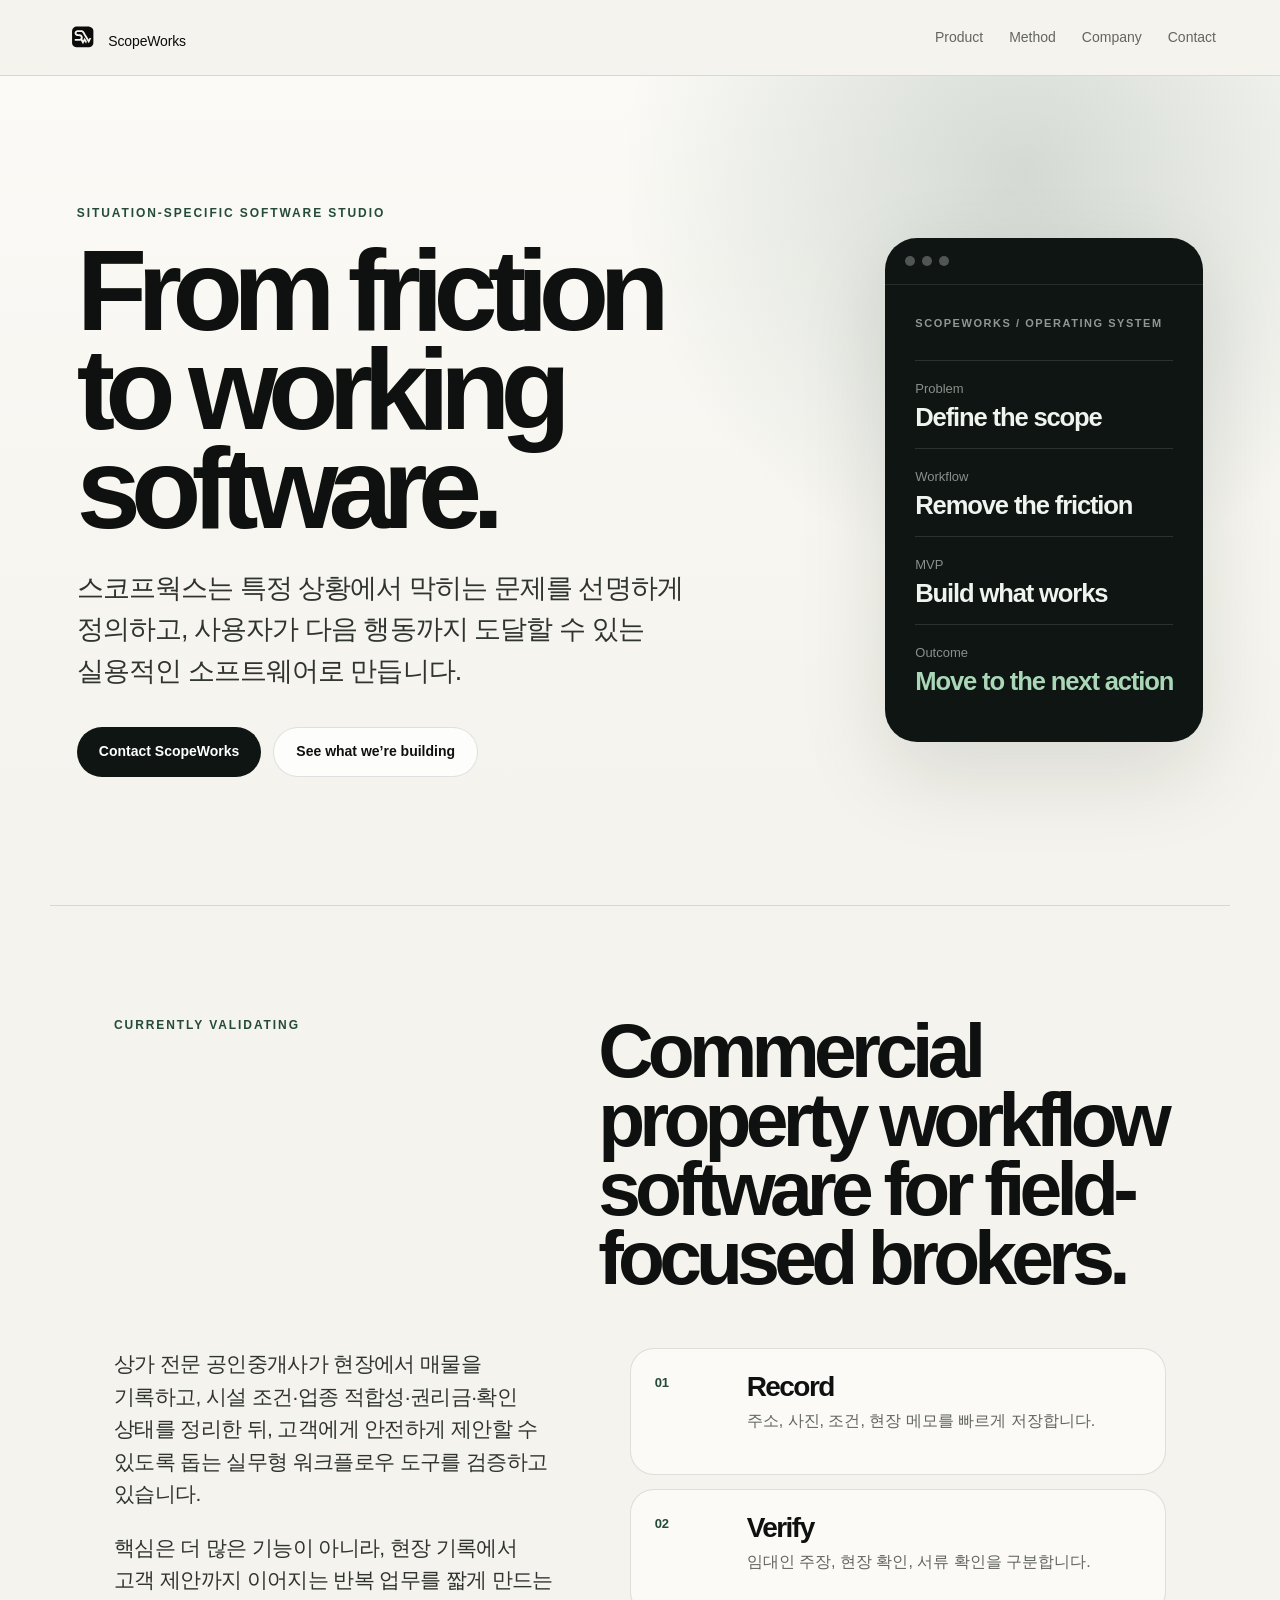
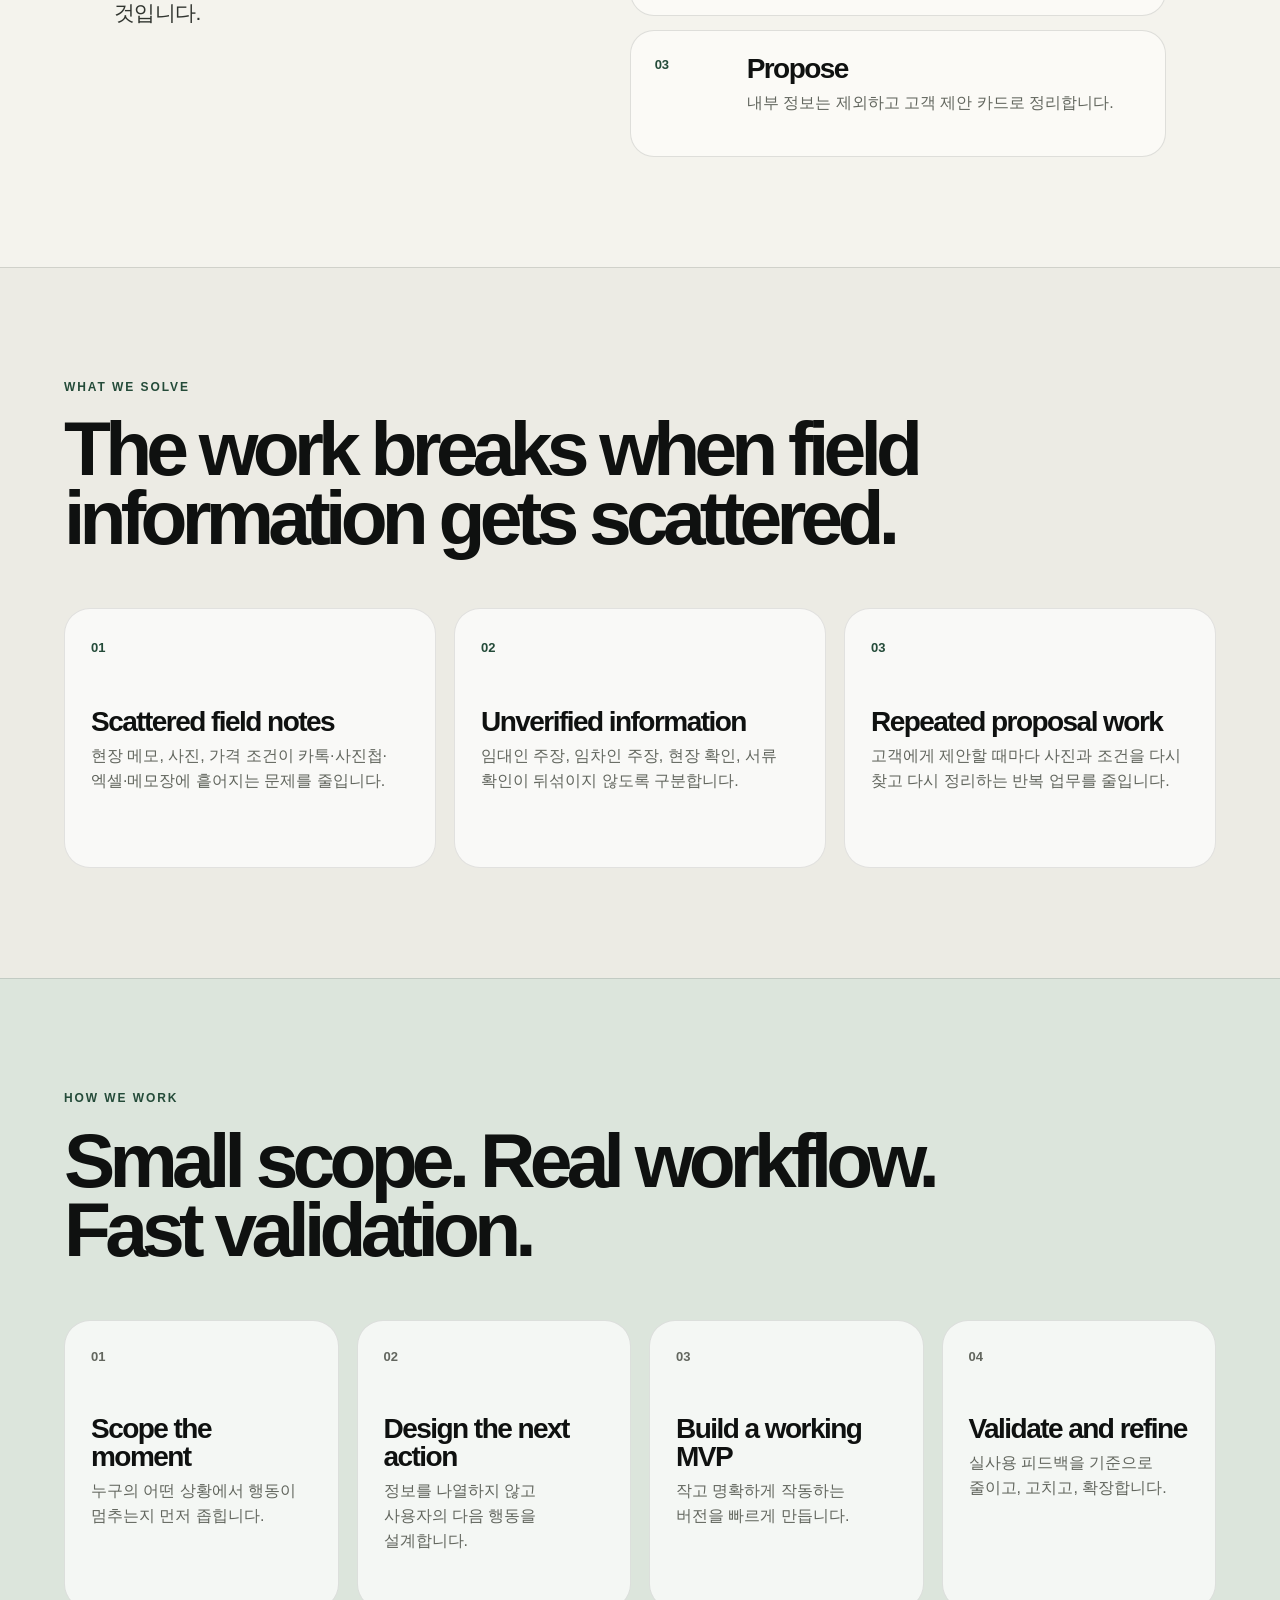
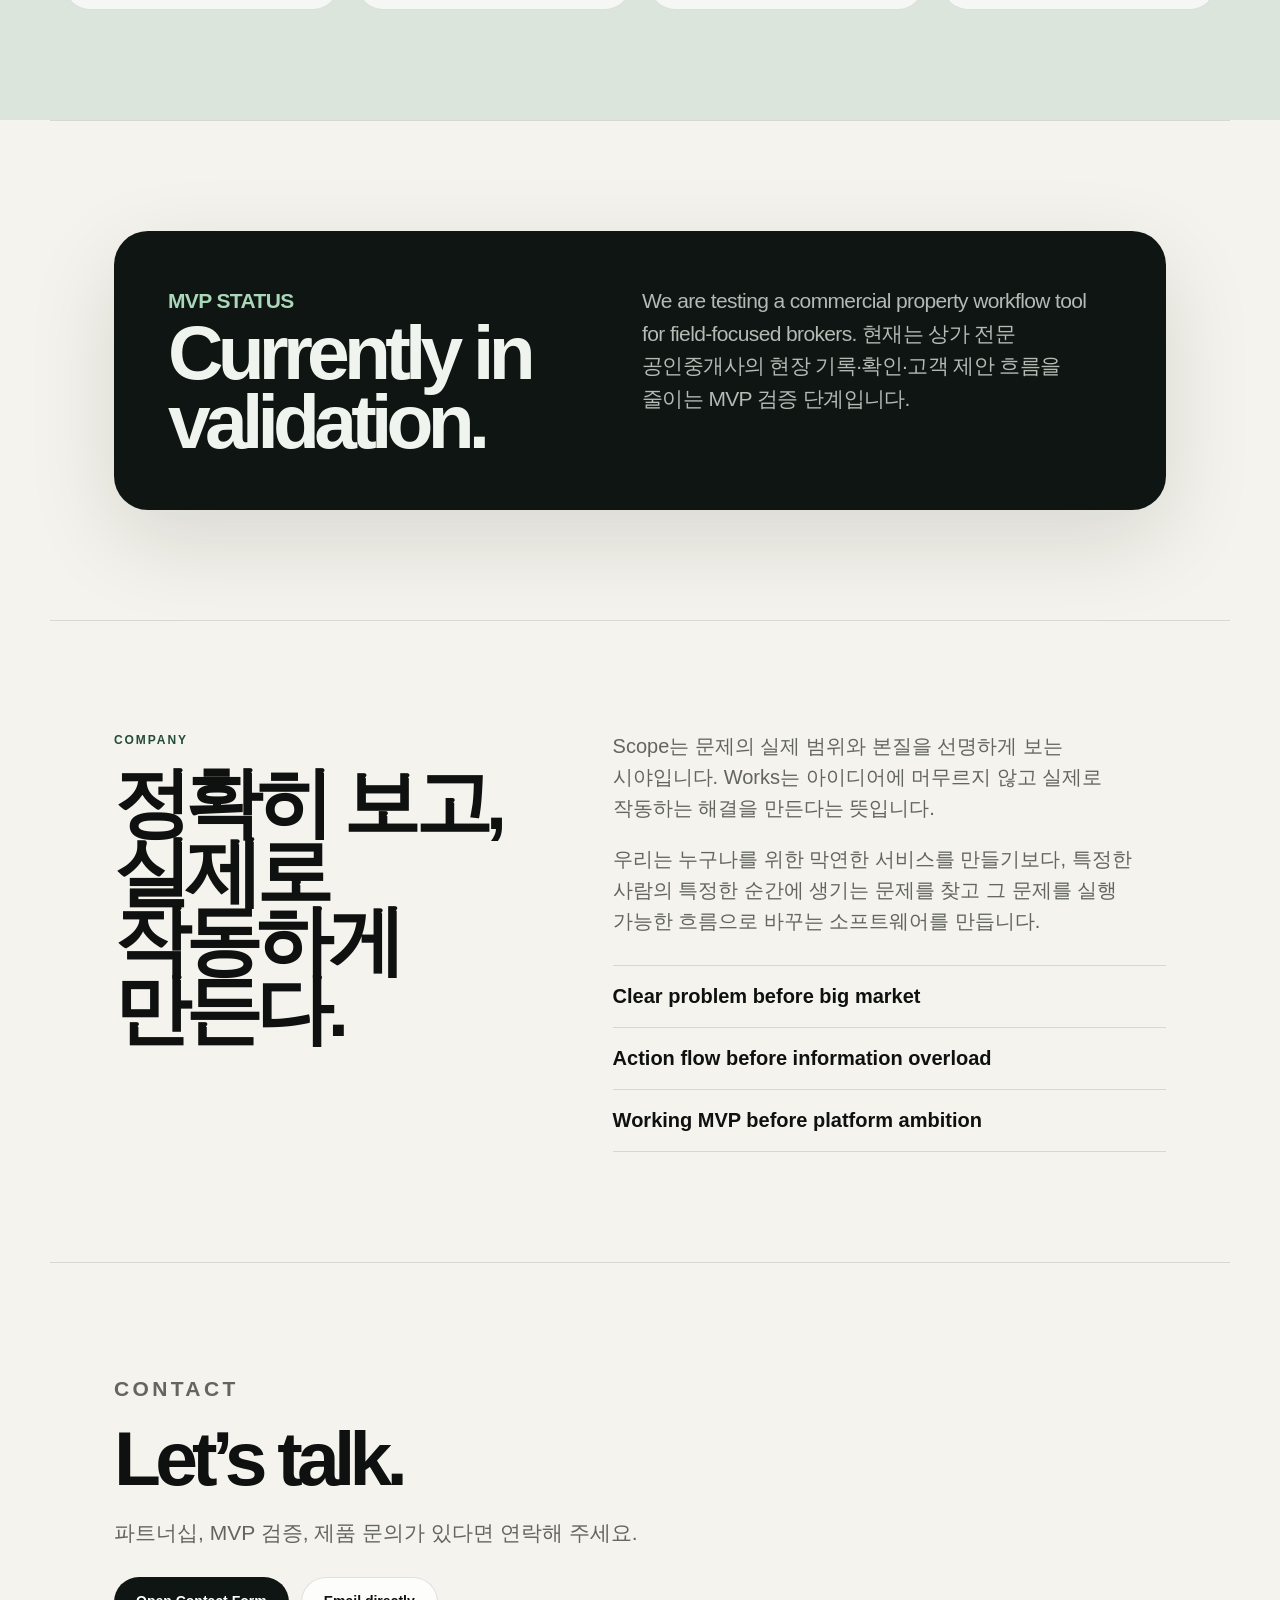
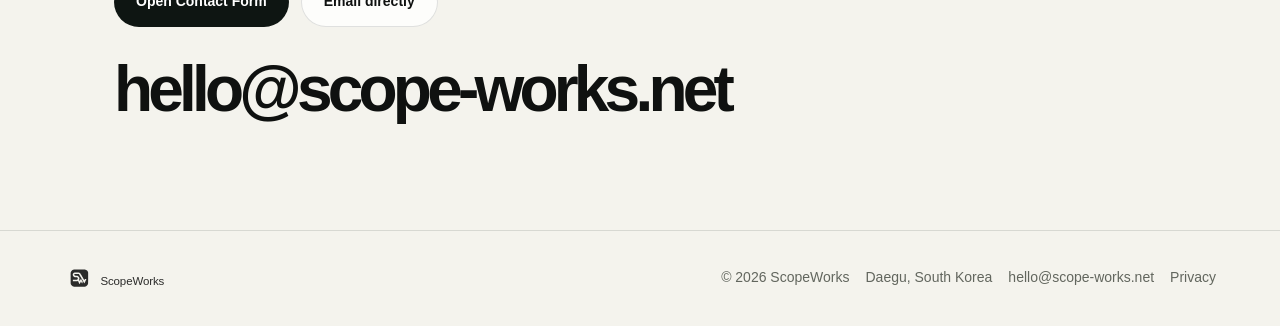
==== index.html @ 791b99d7 "Fix CTA labels and contact form links" ====
<!doctype html>
<html lang="ko">
<head>
  <meta charset="utf-8" />
  <meta name="viewport" content="width=device-width, initial-scale=1" />

  <title>ScopeWorks | Situation-Specific Software Studio</title>
  <meta name="description" content="ScopeWorks is a situation-specific software studio that turns clear workflow problems into practical MVPs and working digital services." />
  <meta name="theme-color" content="#0E1512" />

  <link rel="canonical" href="https://scope-works.net/" />
  <link rel="icon" href="/favicon.ico" sizes="any" />
  <link rel="icon" href="/favicon.svg" type="image/svg+xml" />
  <link rel="icon" type="image/png" sizes="32x32" href="/favicon-32x32.png" />
  <link rel="icon" type="image/png" sizes="192x192" href="/favicon-192x192.png" />
  <link rel="apple-touch-icon" href="/apple-touch-icon.png" />
  <link rel="manifest" href="/site.webmanifest" />

  <meta property="og:site_name" content="ScopeWorks" />
  <meta property="og:title" content="ScopeWorks | From friction to working software." />
  <meta property="og:description" content="특정 상황의 복잡한 문제를 실제로 작동하는 소프트웨어로 바꿉니다." />
  <meta property="og:type" content="website" />
  <meta property="og:url" content="https://scope-works.net/" />
  <meta property="og:image" content="https://scope-works.net/og-image.png" />

  <meta name="twitter:card" content="summary_large_image" />
  <meta name="twitter:title" content="ScopeWorks" />
  <meta name="twitter:description" content="From friction to working software." />
  <meta name="twitter:image" content="https://scope-works.net/og-image.png" />

  <link rel="stylesheet" href="/style-v3.css?v=20260605b" />
</head>
<body>
  <header class="site-header">
    <a class="wordmark" href="#top" aria-label="ScopeWorks home"><img src="/logo.svg" alt="ScopeWorks" /></a>
    <nav class="nav" aria-label="Primary navigation">
      <a href="#product">Product</a>
      <a href="#method">Method</a>
      <a href="#company">Company</a>
      <a href="#contact">Contact</a>
    </nav>
  </header>

  <main id="top">
    <section class="hero">
      <div class="hero-copy">
        <p class="eyebrow">Situation-Specific Software Studio</p>
        <h1>From friction<br />to working software.</h1>
        <p class="hero-text">
          스코프웍스는 특정 상황에서 막히는 문제를 선명하게 정의하고,
          사용자가 다음 행동까지 도달할 수 있는 실용적인 소프트웨어로 만듭니다.
        </p>
        <div class="actions">
          <a class="button primary" href="https://docs.google.com/forms/d/e/1FAIpQLSdA_9wyBIyGk60wJMkXWA0QZ81RhQ4heFFH1GMJtZ8MtcViuQ/viewform?usp=sharing&amp;ouid=108030737834910059226" target="_blank" rel="noopener">Contact ScopeWorks</a>
          <a class="button ghost" href="#product">See what we’re building</a>
        </div>
      </div>

      <aside class="hero-panel" aria-label="ScopeWorks operating principles">
        <div class="panel-top">
          <span></span><span></span><span></span>
        </div>
        <div class="panel-body">
          <p class="panel-label">SCOPEWORKS / OPERATING SYSTEM</p>
          <div class="flow-line"><span>Problem</span><strong>Define the scope</strong></div>
          <div class="flow-line"><span>Workflow</span><strong>Remove the friction</strong></div>
          <div class="flow-line"><span>MVP</span><strong>Build what works</strong></div>
          <div class="flow-line active"><span>Outcome</span><strong>Move to the next action</strong></div>
        </div>
      </aside>
    </section>

    <section id="product" class="product">
      <div class="section-heading">
        <p class="eyebrow">Currently validating</p>
        <h2>Commercial property workflow software for field-focused brokers.</h2>
      </div>
      <div class="product-grid">
        <div class="product-copy">
          <p>
            상가 전문 공인중개사가 현장에서 매물을 기록하고, 시설 조건·업종 적합성·권리금·확인 상태를 정리한 뒤,
            고객에게 안전하게 제안할 수 있도록 돕는 실무형 워크플로우 도구를 검증하고 있습니다.
          </p>
          <p>
            핵심은 더 많은 기능이 아니라, 현장 기록에서 고객 제안까지 이어지는 반복 업무를 짧게 만드는 것입니다.
          </p>
        </div>
        <div class="stack">
          <article><span>01</span><div><h3>Record</h3><p>주소, 사진, 조건, 현장 메모를 빠르게 저장합니다.</p></div></article>
          <article><span>02</span><div><h3>Verify</h3><p>임대인 주장, 현장 확인, 서류 확인을 구분합니다.</p></div></article>
          <article><span>03</span><div><h3>Propose</h3><p>내부 정보는 제외하고 고객 제안 카드로 정리합니다.</p></div></article>
        </div>
      </div>
    </section>

    <section class="solve" aria-labelledby="solve-title">
      <div class="solve-inner">
        <div class="section-heading compact">
          <p class="eyebrow">What we solve</p>
          <h2 id="solve-title">The work breaks when field information gets scattered.</h2>
        </div>
        <div class="solve-grid">
          <article><span>01</span><h3>Scattered field notes</h3><p>현장 메모, 사진, 가격 조건이 카톡·사진첩·엑셀·메모장에 흩어지는 문제를 줄입니다.</p></article>
          <article><span>02</span><h3>Unverified information</h3><p>임대인 주장, 임차인 주장, 현장 확인, 서류 확인이 뒤섞이지 않도록 구분합니다.</p></article>
          <article><span>03</span><h3>Repeated proposal work</h3><p>고객에게 제안할 때마다 사진과 조건을 다시 찾고 다시 정리하는 반복 업무를 줄입니다.</p></article>
        </div>
      </div>
    </section>

    <section id="method" class="method">
      <div class="method-inner">
        <div class="section-heading compact">
          <p class="eyebrow">How we work</p>
          <h2>Small scope. Real workflow. Fast validation.</h2>
        </div>
        <div class="method-grid">
          <article><p class="number">01</p><h3>Scope the moment</h3><p>누구의 어떤 상황에서 행동이 멈추는지 먼저 좁힙니다.</p></article>
          <article><p class="number">02</p><h3>Design the next action</h3><p>정보를 나열하지 않고 사용자의 다음 행동을 설계합니다.</p></article>
          <article><p class="number">03</p><h3>Build a working MVP</h3><p>작고 명확하게 작동하는 버전을 빠르게 만듭니다.</p></article>
          <article><p class="number">04</p><h3>Validate and refine</h3><p>실사용 피드백을 기준으로 줄이고, 고치고, 확장합니다.</p></article>
        </div>
      </div>
    </section>

    <section class="status-section" aria-labelledby="status-title">
      <div class="status-card">
        <div>
          <p class="eyebrow">MVP Status</p>
          <h2 id="status-title">Currently in validation.</h2>
        </div>
        <p>
          We are testing a commercial property workflow tool for field-focused brokers.
          현재는 상가 전문 공인중개사의 현장 기록·확인·고객 제안 흐름을 줄이는 MVP 검증 단계입니다.
        </p>
      </div>
    </section>

    <section id="company" class="company">
      <div class="company-statement">
        <p class="eyebrow">Company</p>
        <h2>정확히 보고,<br />실제로 작동하게 만든다.</h2>
      </div>
      <div class="company-copy">
        <p>
          Scope는 문제의 실제 범위와 본질을 선명하게 보는 시야입니다.
          Works는 아이디어에 머무르지 않고 실제로 작동하는 해결을 만든다는 뜻입니다.
        </p>
        <p>
          우리는 누구나를 위한 막연한 서비스를 만들기보다, 특정한 사람의 특정한 순간에 생기는 문제를 찾고
          그 문제를 실행 가능한 흐름으로 바꾸는 소프트웨어를 만듭니다.
        </p>
        <ul>
          <li>Clear problem before big market</li>
          <li>Action flow before information overload</li>
          <li>Working MVP before platform ambition</li>
        </ul>
      </div>
    </section>

    <section id="contact" class="contact">
      <p class="eyebrow">Contact</p>
      <h2>Let’s talk.</h2>
      <p>파트너십, MVP 검증, 제품 문의가 있다면 연락해 주세요.</p>
      <div class="contact-actions">
        <a class="button primary" href="https://docs.google.com/forms/d/e/1FAIpQLSdA_9wyBIyGk60wJMkXWA0QZ81RhQ4heFFH1GMJtZ8MtcViuQ/viewform?usp=sharing&amp;ouid=108030737834910059226" target="_blank" rel="noopener">Open Contact Form</a>
        <a class="button ghost" href="mailto:hello@scope-works.net">Email directly</a>
      </div>
      <a class="email" href="mailto:hello@scope-works.net">hello@scope-works.net</a>
    </section>
  </main>

  <footer class="footer">
    <a class="footer-brand" href="#top" aria-label="ScopeWorks home"><img src="/logo.svg" alt="ScopeWorks" /></a>
    <div class="footer-meta">
      <span>© 2026 ScopeWorks</span>
      <span>Daegu, South Korea</span>
      <a href="mailto:hello@scope-works.net">hello@scope-works.net</a>
      <a href="/privacy.html">Privacy</a>
    </div>
  </footer>
</body>
</html>
---- style-v3.css ----
:root {
  --bg: #f4f3ed;
  --ink: #0f1110;
  --muted: #62665e;
  --line: rgba(15, 17, 16, 0.12);
  --dark: #0e1512;
  --green: #244b39;
  --green-2: #dce5dc;
  --surface: #fbfaf6;
  --shadow: 0 30px 90px rgba(14, 21, 18, 0.12);
}

* { box-sizing: border-box; }
html { scroll-behavior: smooth; }
body {
  margin: 0;
  background: var(--bg);
  color: var(--ink);
  font-family: Inter, -apple-system, BlinkMacSystemFont, "Segoe UI", "Noto Sans KR", sans-serif;
  line-height: 1.55;
  word-break: keep-all;
}
a { color: inherit; text-decoration: none; }

.site-header {
  position: sticky;
  top: 0;
  z-index: 20;
  display: flex;
  align-items: center;
  justify-content: space-between;
  gap: 24px;
  height: 76px;
  padding: 0 clamp(22px, 5vw, 72px);
  background: rgba(244, 243, 237, 0.9);
  backdrop-filter: blur(18px);
  border-bottom: 1px solid var(--line);
}
.wordmark { display: inline-flex; align-items: center; flex: 0 0 auto; }
.wordmark img { display: block; width: 168px; height: auto; }
.nav { display: flex; align-items: center; gap: 26px; color: var(--muted); font-size: 14px; }
.nav a:hover { color: var(--ink); }

.hero {
  min-height: calc(100vh - 76px);
  padding: clamp(72px, 10vw, 150px) clamp(22px, 6vw, 96px);
  display: grid;
  grid-template-columns: minmax(0, 1.08fr) minmax(320px, 0.72fr);
  align-items: center;
  gap: clamp(48px, 7vw, 110px);
  background:
    radial-gradient(circle at 80% 12%, rgba(36, 75, 57, 0.18), transparent 32%),
    linear-gradient(180deg, #fbfaf6 0%, var(--bg) 88%);
}
.hero-copy { width: min(980px, 100%); }
.eyebrow {
  margin: 0 0 18px;
  color: var(--green);
  font-size: 12px;
  font-weight: 850;
  letter-spacing: 0.16em;
  text-transform: uppercase;
}
h1, h2, h3, p { margin-top: 0; }
h1 {
  margin-bottom: 30px;
  max-width: 980px;
  font-size: clamp(64px, 9vw, 138px);
  line-height: 0.86;
  letter-spacing: -0.085em;
}
.hero-text {
  max-width: 760px;
  color: #30342f;
  font-size: clamp(20px, 2.1vw, 27px);
  letter-spacing: -0.035em;
}
.actions, .contact-actions { display: flex; flex-wrap: wrap; gap: 12px; margin-top: 34px; }
.contact-actions { margin-top: 28px; }
.button {
  display: inline-flex;
  align-items: center;
  justify-content: center;
  min-height: 50px;
  padding: 0 22px;
  border-radius: 999px;
  font-weight: 800;
  font-size: 14px;
}
.button.primary { background: var(--dark); color: #fff; }
.button.ghost { background: rgba(255,255,255,0.78); border: 1px solid var(--line); }

.hero-panel {
  max-width: 480px;
  justify-self: end;
  background: var(--dark);
  color: #eff4ee;
  border-radius: 32px;
  overflow: hidden;
  box-shadow: var(--shadow);
}
.panel-top { display: flex; gap: 7px; padding: 18px 20px; border-bottom: 1px solid rgba(255,255,255,0.1); }
.panel-top span { width: 10px; height: 10px; border-radius: 999px; background: rgba(255,255,255,0.28); }
.panel-body { padding: 30px; }
.panel-label { margin-bottom: 28px; color: rgba(239,244,238,.58); font-size: 11px; font-weight: 800; letter-spacing: .14em; }
.flow-line { padding: 18px 0; border-top: 1px solid rgba(255,255,255,0.12); }
.flow-line span { display: block; margin-bottom: 4px; color: rgba(239,244,238,.55); font-size: 13px; }
.flow-line strong { display: block; font-size: clamp(20px, 2vw, 28px); line-height: 1.05; letter-spacing: -.045em; }
.flow-line.active strong { color: #a9d7b8; }

.product, .company, .contact, .status-section {
  width: min(1180px, 100%);
  margin: 0 auto;
  padding: 110px clamp(22px, 5vw, 72px);
  border-top: 1px solid var(--line);
}
.section-heading {
  display: grid;
  grid-template-columns: minmax(0, .82fr) minmax(0, 1.18fr);
  gap: clamp(36px, 7vw, 110px);
  align-items: start;
  margin-bottom: 56px;
}
.section-heading h2, .company-statement h2, .contact h2, .status-card h2 {
  margin-bottom: 0;
  font-size: clamp(42px, 6vw, 92px);
  line-height: .9;
  letter-spacing: -.075em;
}
.product-grid {
  display: grid;
  grid-template-columns: minmax(0, .9fr) minmax(0, 1.1fr);
  gap: clamp(36px, 6vw, 80px);
  align-items: start;
}
.product-copy { font-size: 21px; color: #30342f; letter-spacing: -.03em; }
.stack { display: grid; gap: 14px; }
.stack article {
  display: grid;
  grid-template-columns: 72px 1fr;
  gap: 20px;
  padding: 24px;
  background: var(--surface);
  border: 1px solid var(--line);
  border-radius: 24px;
}
.stack span, .number, .solve-grid span { color: var(--green); font-weight: 900; font-size: 13px; }
.stack h3, .method-grid h3, .solve-grid h3 {
  margin-bottom: 8px;
  font-size: 28px;
  line-height: 1;
  letter-spacing: -.055em;
}
.stack p, .method-grid p, .company-copy p, .contact p, .solve-grid p, .status-card p, .privacy-body p, .privacy-body li { color: var(--muted); }

.solve {
  width: 100%;
  padding: 110px clamp(22px, 5vw, 72px);
  background: #ecebe4;
  border-top: 1px solid var(--line);
}
.solve-inner { width: min(1180px, 100%); margin: 0 auto; }
.section-heading.compact { display: block; max-width: 900px; }
.solve-grid { display: grid; grid-template-columns: repeat(3, 1fr); gap: 18px; margin-top: 56px; }
.solve-grid article {
  min-height: 260px;
  padding: 26px;
  background: rgba(255,255,255,.7);
  border: 1px solid rgba(15,17,16,.1);
  border-radius: 26px;
}
.solve-grid h3 { margin-top: 48px; }

.method {
  width: 100%;
  padding: 110px clamp(22px, 5vw, 72px);
  background: var(--green-2);
  border-top: 1px solid var(--line);
}
.method-inner { width: min(1180px, 100%); margin: 0 auto; }
.method-grid { display: grid; grid-template-columns: repeat(4, 1fr); gap: 18px; margin-top: 56px; }
.method-grid article {
  min-height: 290px;
  padding: 26px;
  background: rgba(255,255,255,.68);
  border: 1px solid rgba(15,17,16,.1);
  border-radius: 26px;
}
.method-grid h3 { margin-top: 48px; }

.status-card {
  display: grid;
  grid-template-columns: minmax(0, .9fr) minmax(0, 1.1fr);
  gap: clamp(36px, 7vw, 90px);
  align-items: start;
  padding: clamp(30px, 5vw, 54px);
  background: var(--dark);
  color: #eff4ee;
  border-radius: 34px;
  box-shadow: var(--shadow);
}
.status-card .eyebrow { color: #a9d7b8; }
.status-card p { margin-bottom: 0; font-size: 21px; color: rgba(239,244,238,.74); letter-spacing: -.03em; }

.company { display: grid; grid-template-columns: minmax(0, .85fr) minmax(0, 1.15fr); gap: clamp(36px, 7vw, 110px); }
.company-copy { font-size: 20px; }
.company-copy ul { margin: 28px 0 0; padding: 0; list-style: none; border-top: 1px solid var(--line); }
.company-copy li { padding: 15px 0; border-bottom: 1px solid var(--line); font-weight: 750; }

.contact { min-height: 560px; }
.contact h2 { margin-bottom: 24px; }
.contact p { max-width: 720px; font-size: 21px; }
.email {
  display: inline-block;
  margin-top: 32px;
  font-size: clamp(34px, 5vw, 76px);
  line-height: .95;
  font-weight: 900;
  letter-spacing: -.075em;
}

.footer {
  display: flex;
  align-items: center;
  justify-content: space-between;
  gap: 28px;
  padding: 32px clamp(22px, 5vw, 72px);
  color: var(--muted);
  border-top: 1px solid var(--line);
  font-size: 14px;
}
.footer-brand img { display: block; width: 138px; height: auto; opacity: .86; }
.footer-meta { display: flex; align-items: center; justify-content: flex-end; gap: 16px; flex-wrap: wrap; }
.footer a:hover { color: var(--ink); }

.privacy-main { width: min(960px, 100%); margin: 0 auto; padding: 110px clamp(22px, 5vw, 72px); }
.privacy-main h1 { font-size: clamp(48px, 8vw, 96px); margin-bottom: 28px; }
.privacy-body { padding-top: 30px; border-top: 1px solid var(--line); font-size: 19px; }
.privacy-body h2 { margin-top: 44px; margin-bottom: 12px; font-size: 28px; letter-spacing: -.04em; }
.privacy-body ul { padding-left: 22px; }

@media (max-width: 980px) {
  .hero, .product-grid, .company, .section-heading, .status-card { grid-template-columns: 1fr; }
  .hero-panel { justify-self: start; max-width: 100%; }
  .method-grid { grid-template-columns: repeat(2, 1fr); }
  .solve-grid { grid-template-columns: 1fr; }
}
@media (max-width: 640px) {
  .site-header { height: auto; padding-top: 18px; padding-bottom: 18px; align-items: flex-start; flex-direction: column; }
  .nav { gap: 14px; flex-wrap: wrap; font-size: 13px; }
  .wordmark img { width: 150px; }
  .hero, .product, .method, .company, .contact, .solve, .status-section, .privacy-main { padding-top: 72px; padding-bottom: 72px; }
  h1 { font-size: clamp(54px, 18vw, 76px); }
  .method-grid { grid-template-columns: 1fr; }
  .stack article { grid-template-columns: 1fr; }
  .email { word-break: break-all; }
  .footer { align-items: flex-start; flex-direction: column; }
  .footer-meta { align-items: flex-start; justify-content: flex-start; flex-direction: column; gap: 8px; }
}
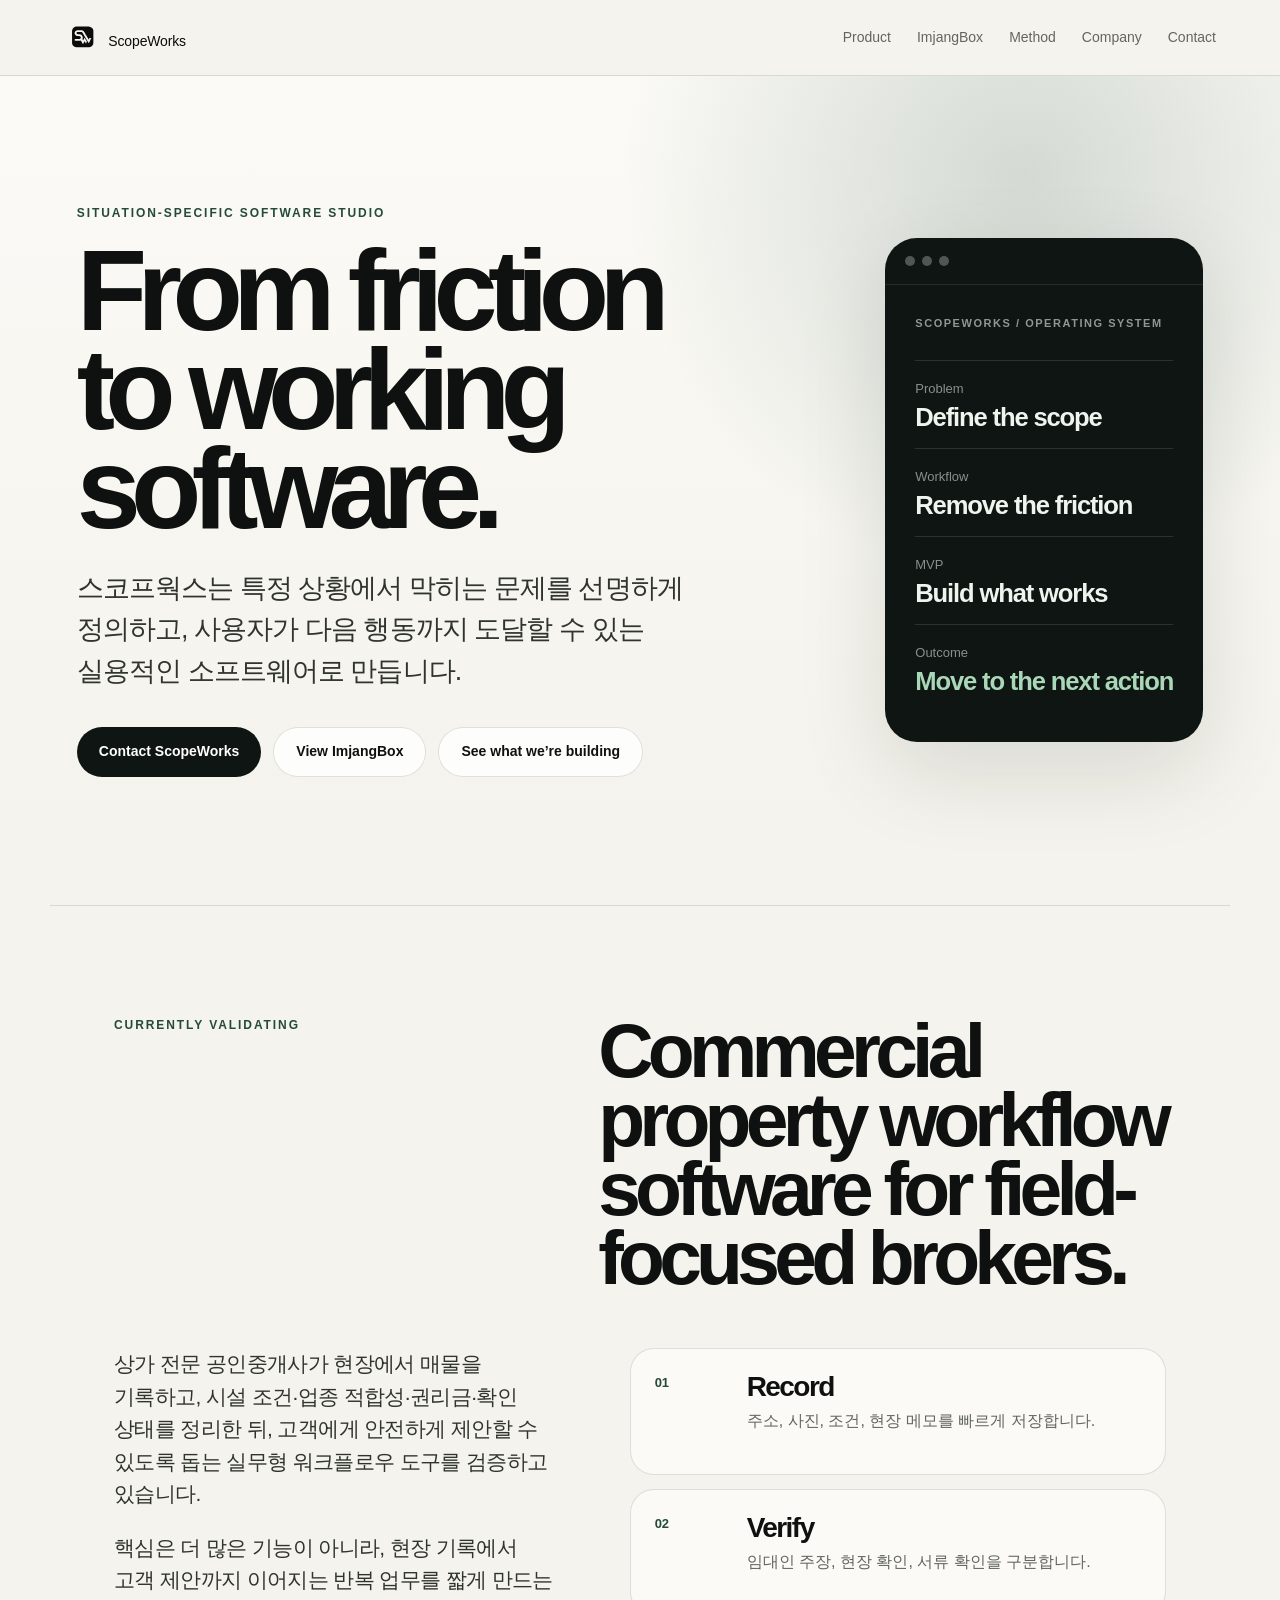
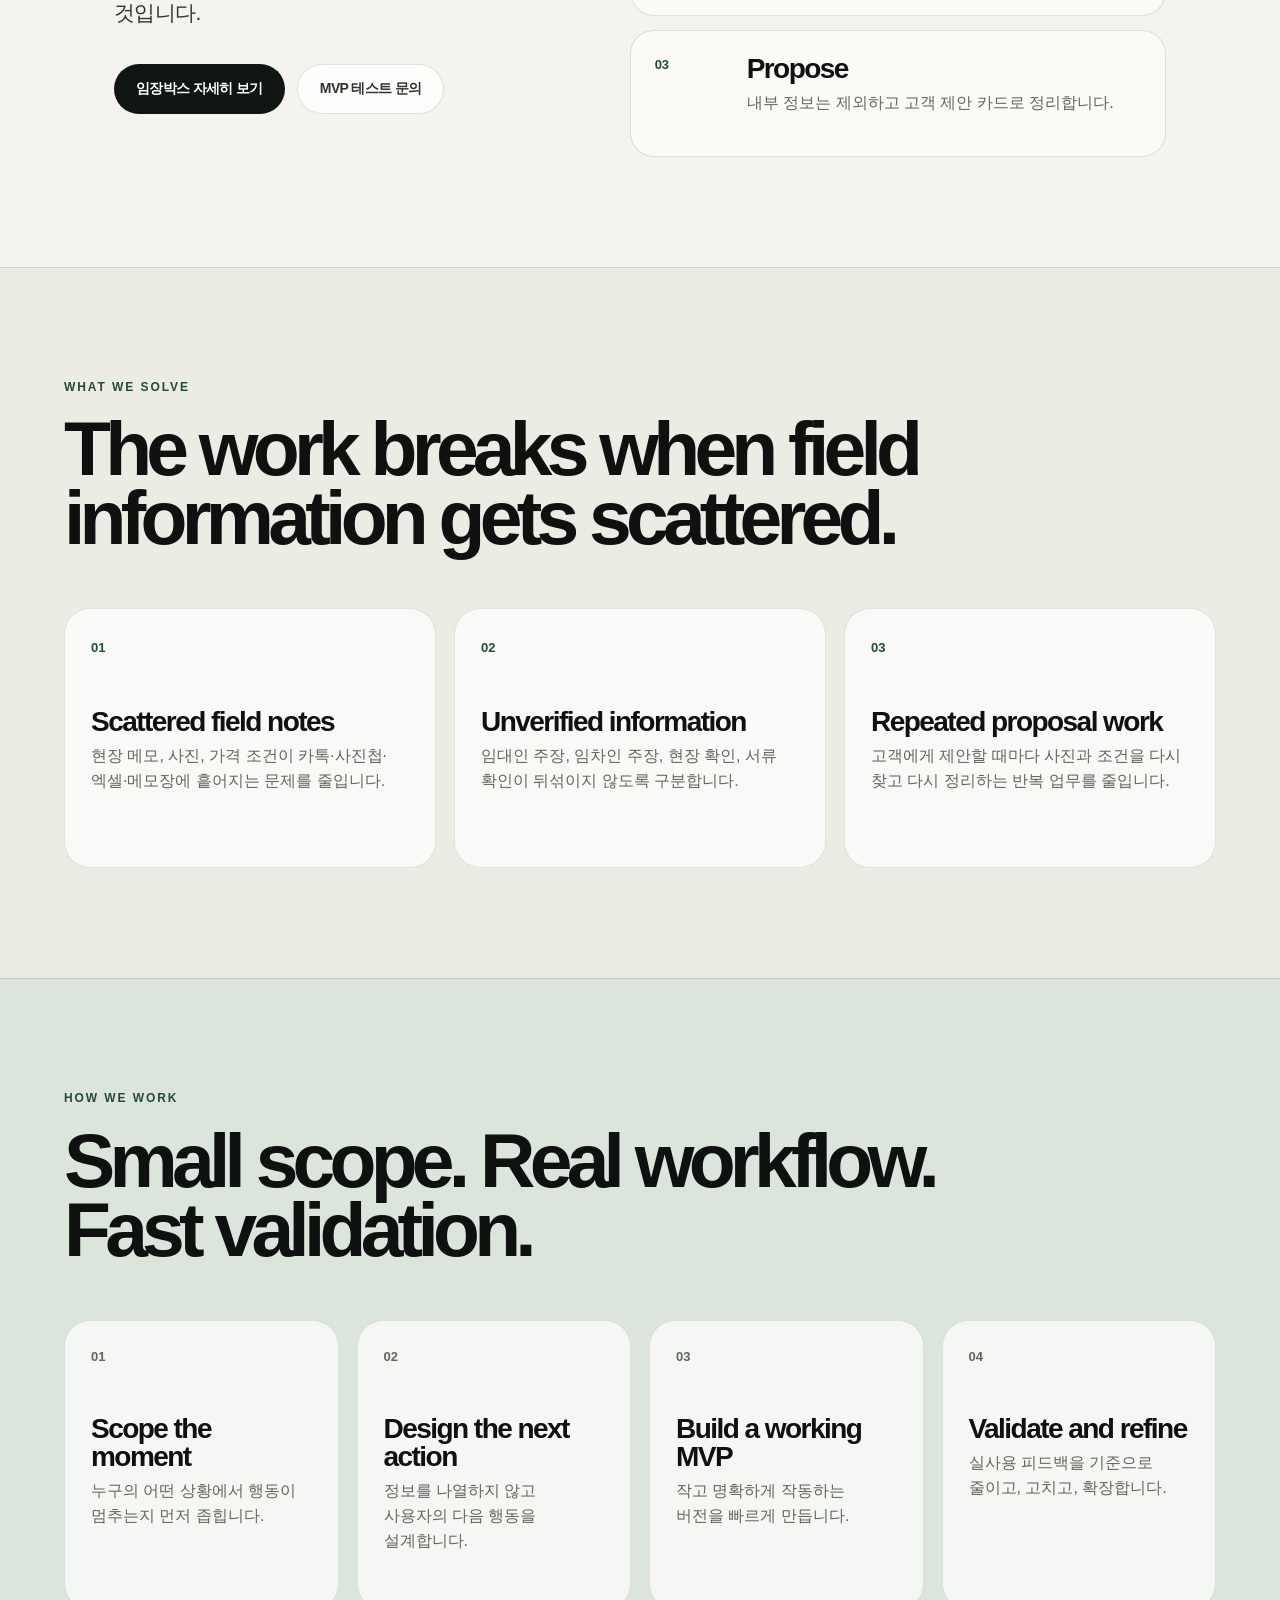
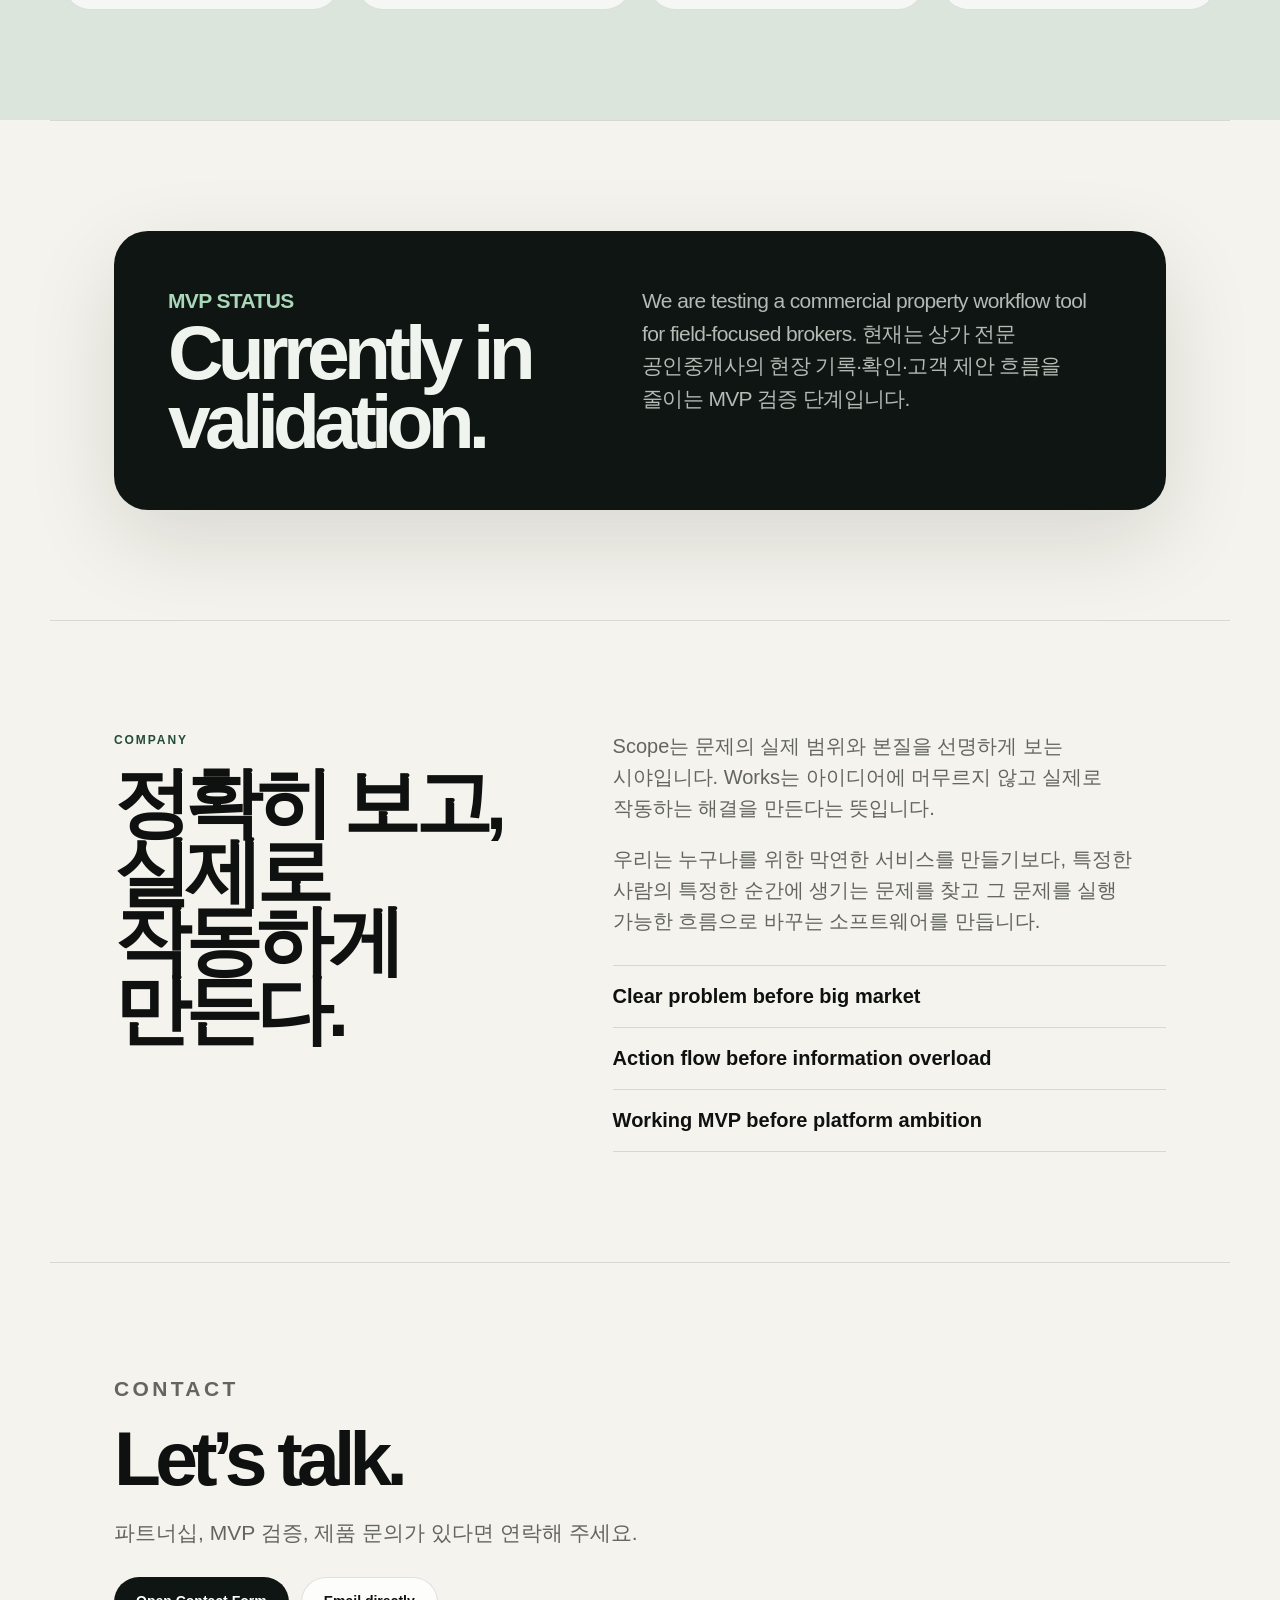
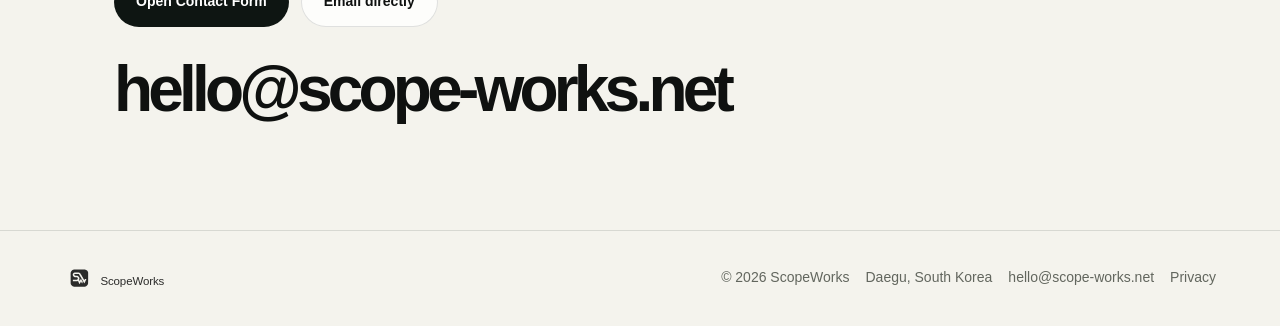
==== commit 9175e604: "Refine ImjangBox page and add homepage entry points" ====
--- a/index.html
+++ b/index.html
@@ -28,13 +28,14 @@
   <meta name="twitter:description" content="From friction to working software." />
   <meta name="twitter:image" content="https://scope-works.net/og-image.png" />
 
-  <link rel="stylesheet" href="/style-v3.css?v=20260605b" />
+  <link rel="stylesheet" href="/style-v3.css?v=20260606c" />
 </head>
 <body>
   <header class="site-header">
     <a class="wordmark" href="#top" aria-label="ScopeWorks home"><img src="/logo.svg" alt="ScopeWorks" /></a>
     <nav class="nav" aria-label="Primary navigation">
       <a href="#product">Product</a>
+      <a href="/imjangbox/">ImjangBox</a>
       <a href="#method">Method</a>
       <a href="#company">Company</a>
       <a href="#contact">Contact</a>
@@ -52,6 +53,7 @@
         </p>
         <div class="actions">
           <a class="button primary" href="https://docs.google.com/forms/d/e/1FAIpQLSdA_9wyBIyGk60wJMkXWA0QZ81RhQ4heFFH1GMJtZ8MtcViuQ/viewform?usp=sharing&amp;ouid=108030737834910059226" target="_blank" rel="noopener">Contact ScopeWorks</a>
+          <a class="button ghost" href="/imjangbox/">View ImjangBox</a>
           <a class="button ghost" href="#product">See what we’re building</a>
         </div>
       </div>
@@ -84,6 +86,10 @@
           <p>
             핵심은 더 많은 기능이 아니라, 현장 기록에서 고객 제안까지 이어지는 반복 업무를 짧게 만드는 것입니다.
           </p>
+          <div class="actions product-actions">
+            <a class="button primary" href="/imjangbox/">임장박스 자세히 보기</a>
+            <a class="button ghost" href="https://docs.google.com/forms/d/e/1FAIpQLSdA_9wyBIyGk60wJMkXWA0QZ81RhQ4heFFH1GMJtZ8MtcViuQ/viewform?usp=sharing&amp;ouid=108030737834910059226" target="_blank" rel="noopener">MVP 테스트 문의</a>
+          </div>
         </div>
         <div class="stack">
           <article><span>01</span><div><h3>Record</h3><p>주소, 사진, 조건, 현장 메모를 빠르게 저장합니다.</p></div></article>
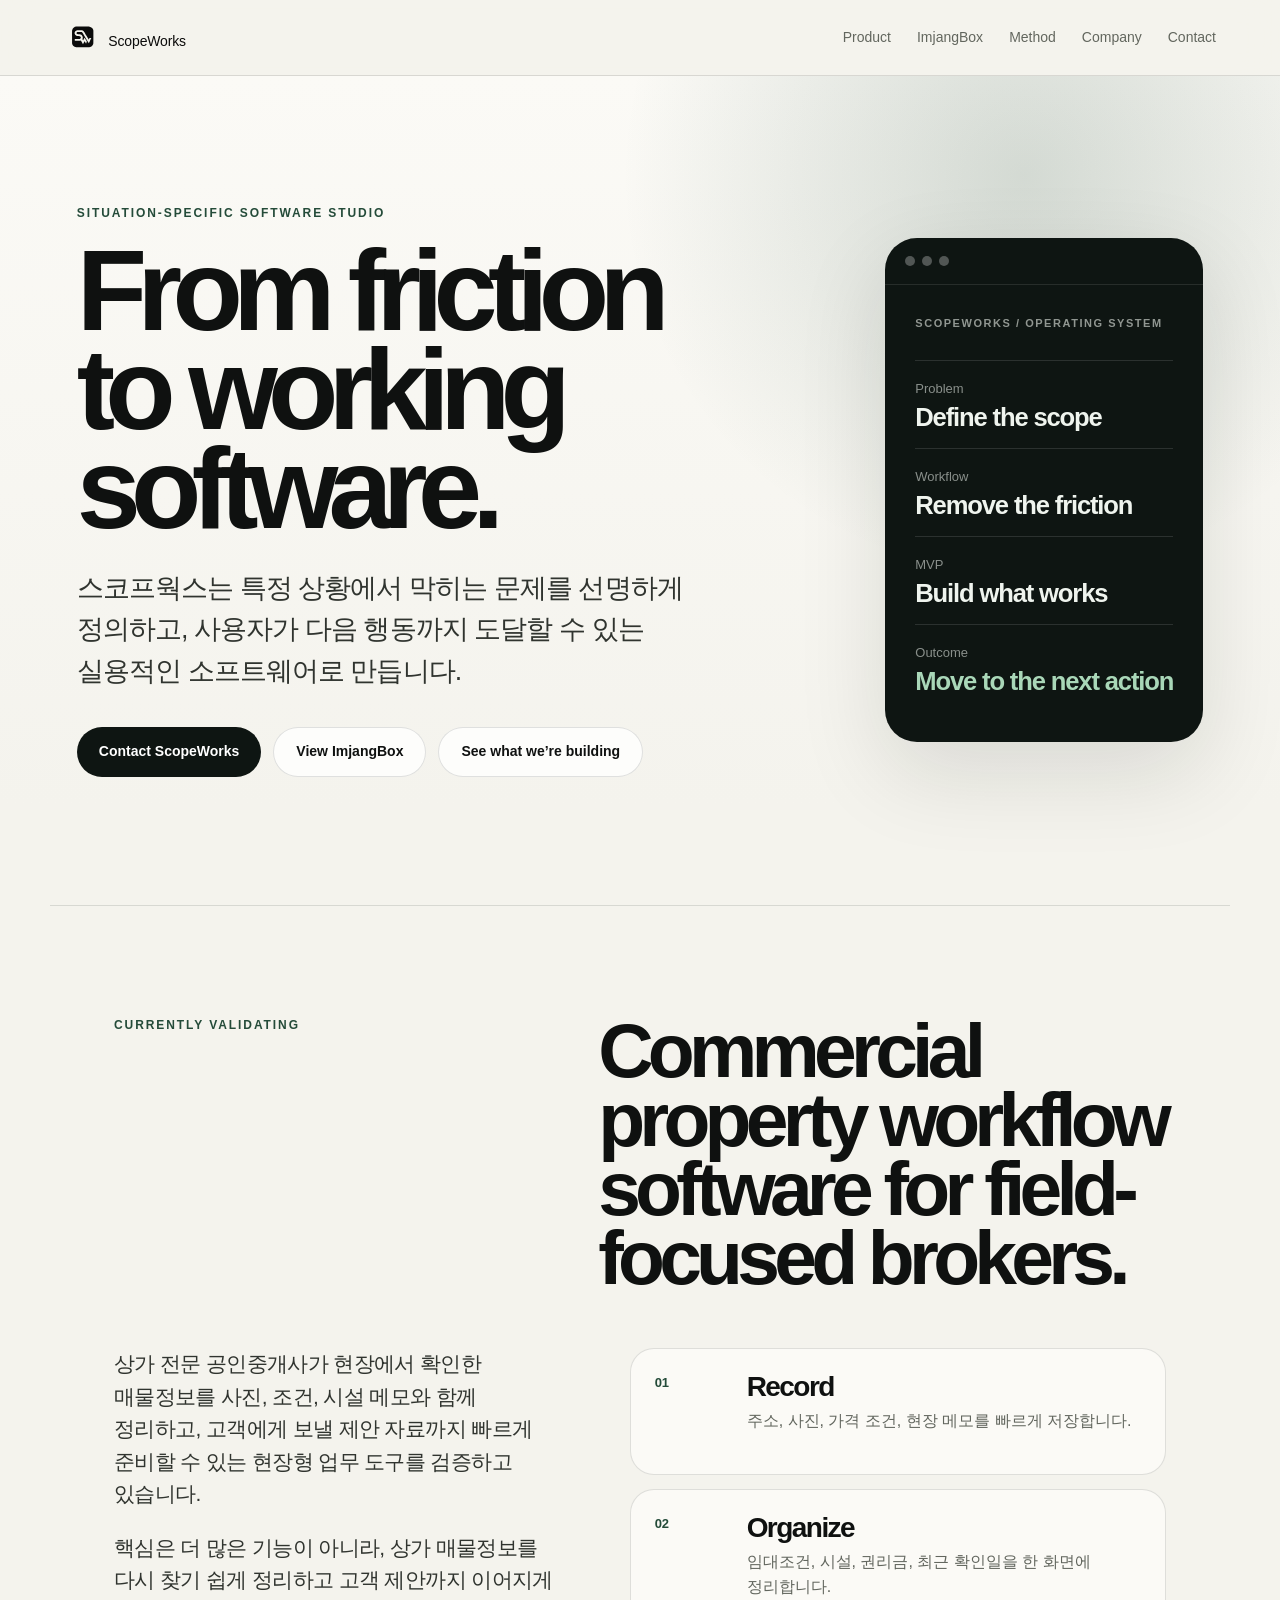
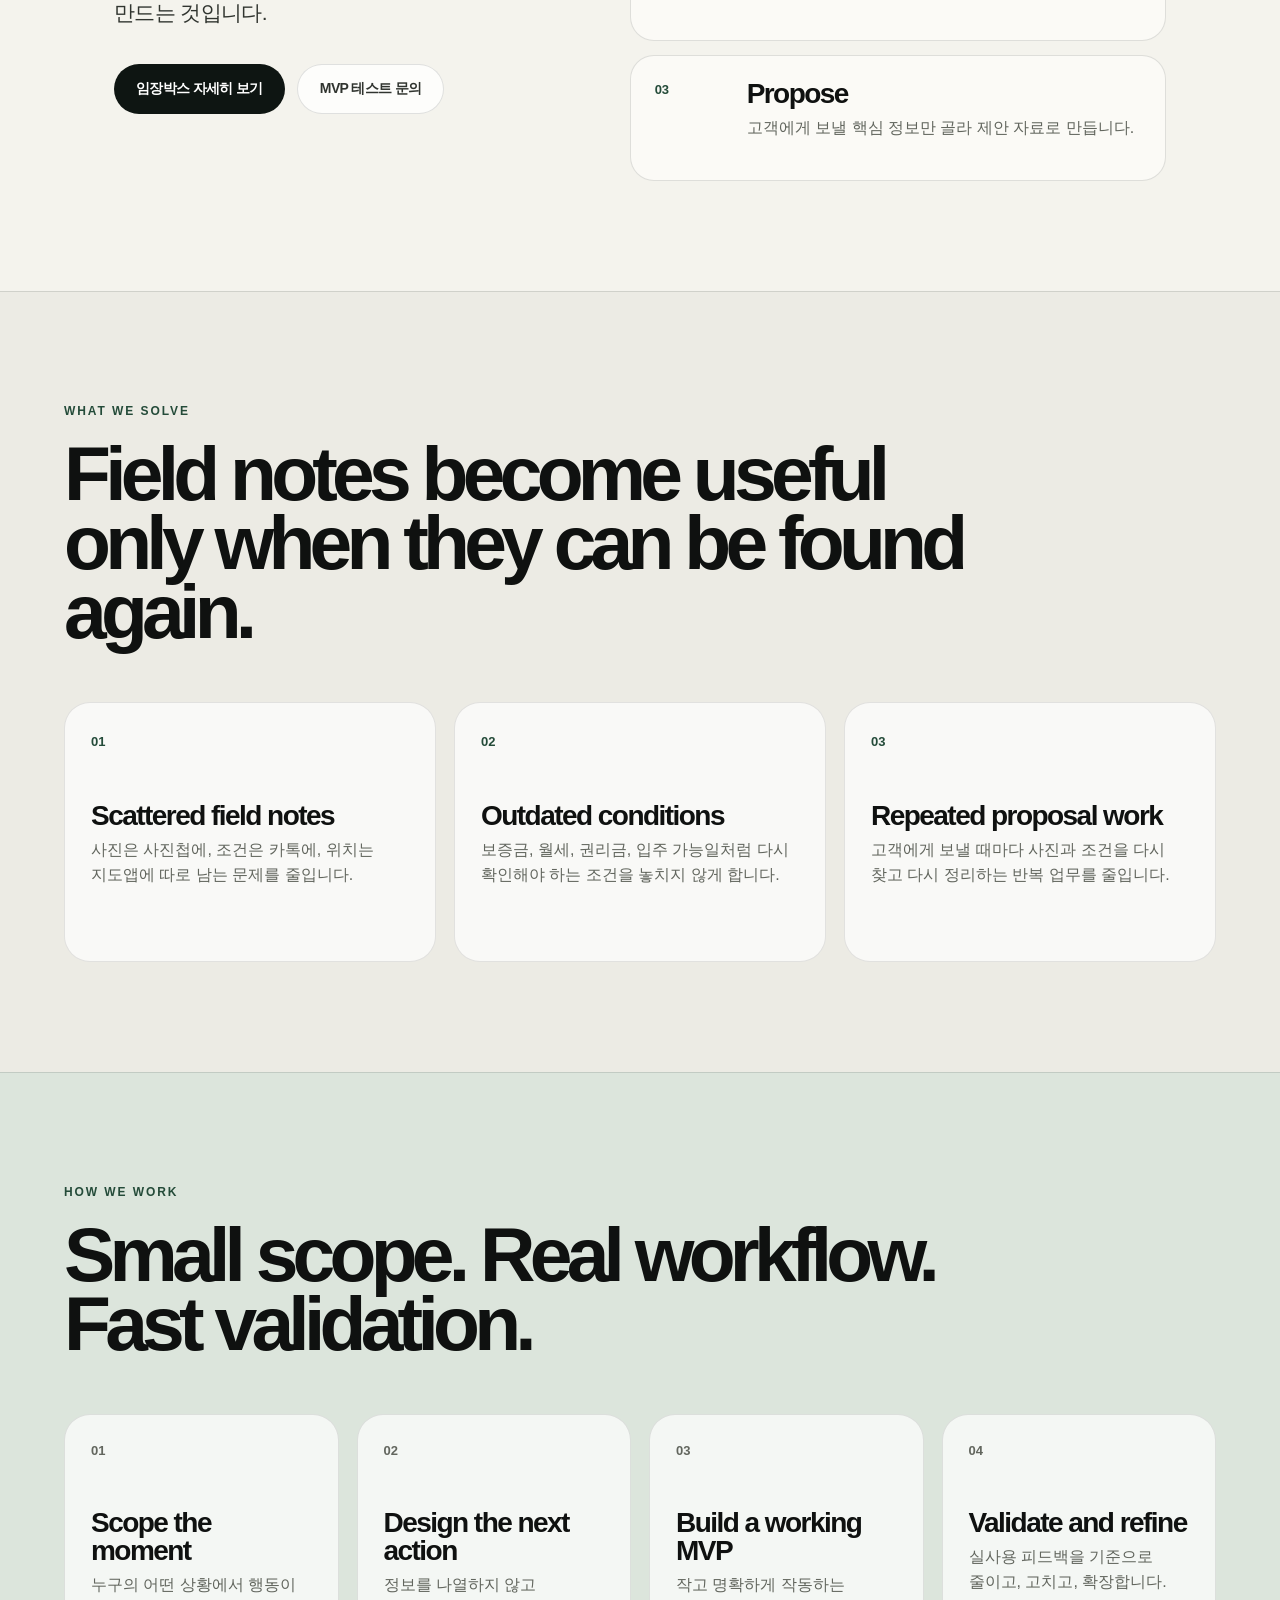
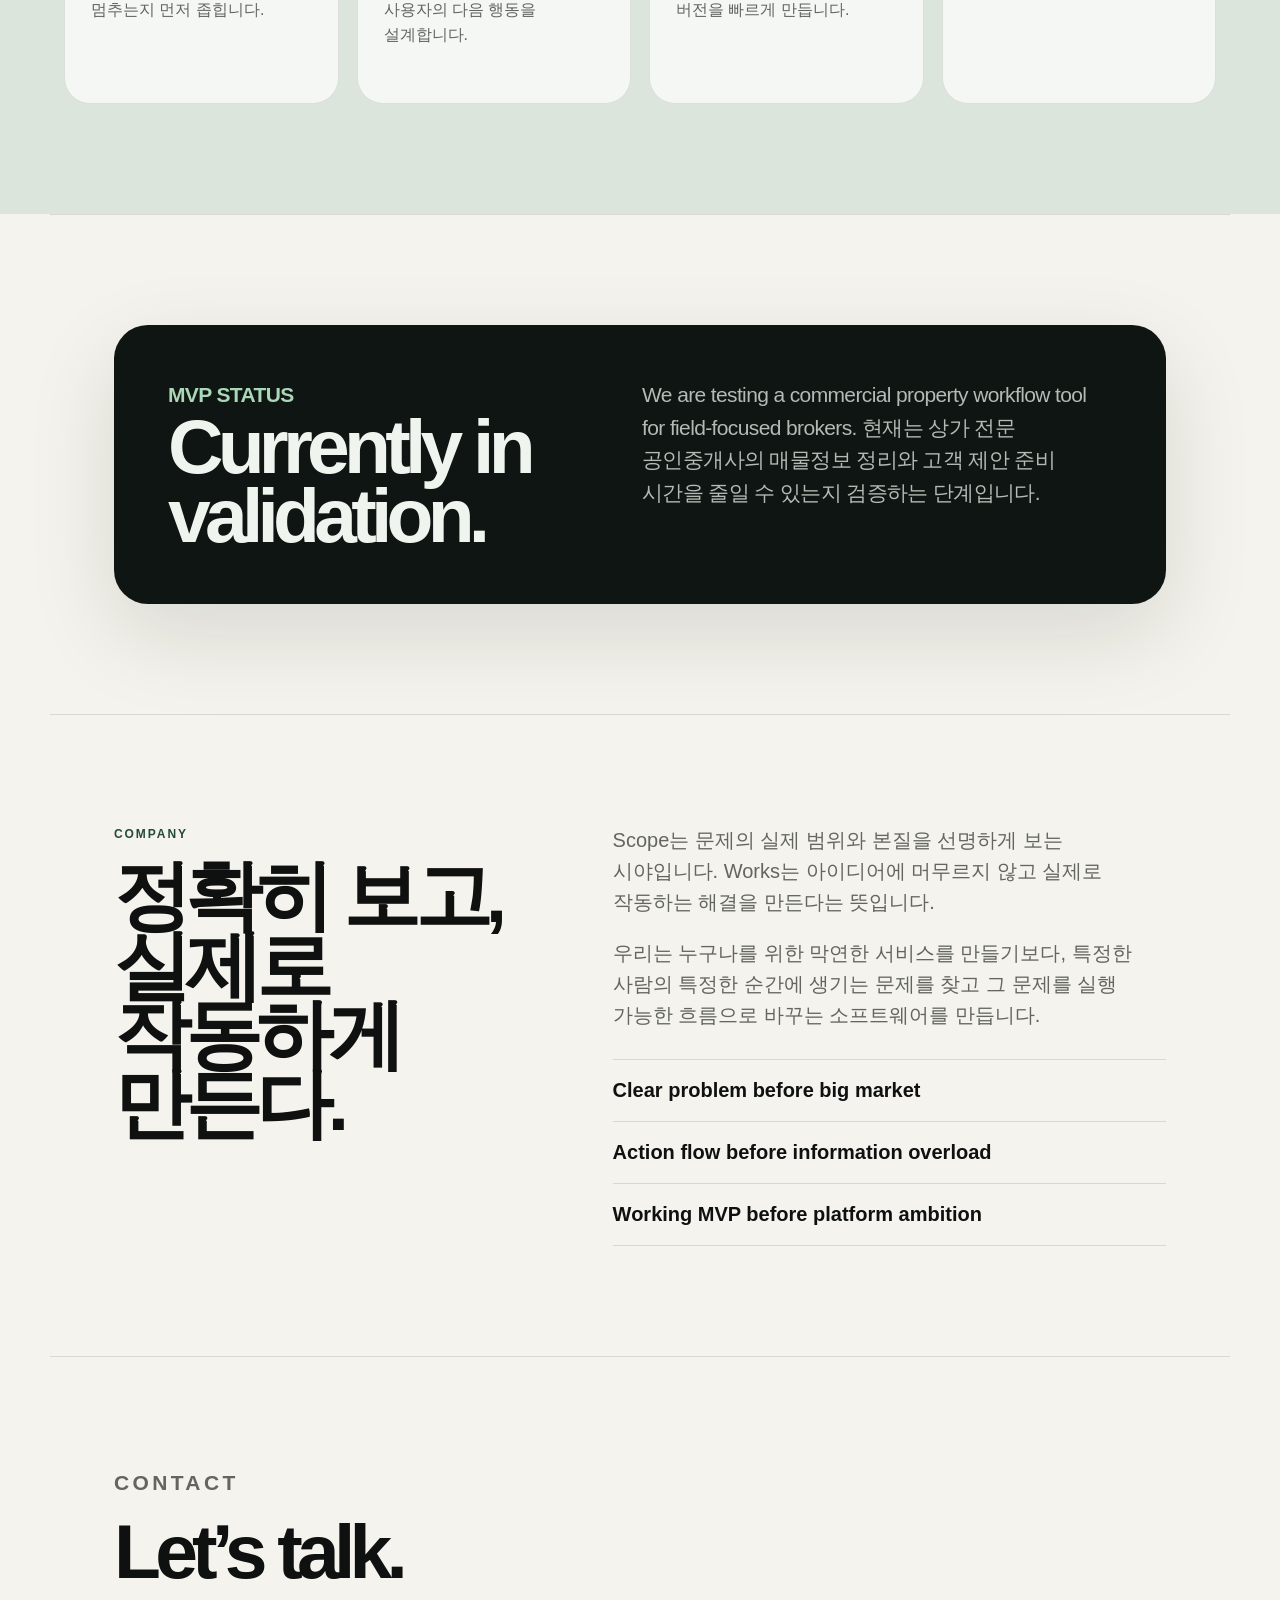
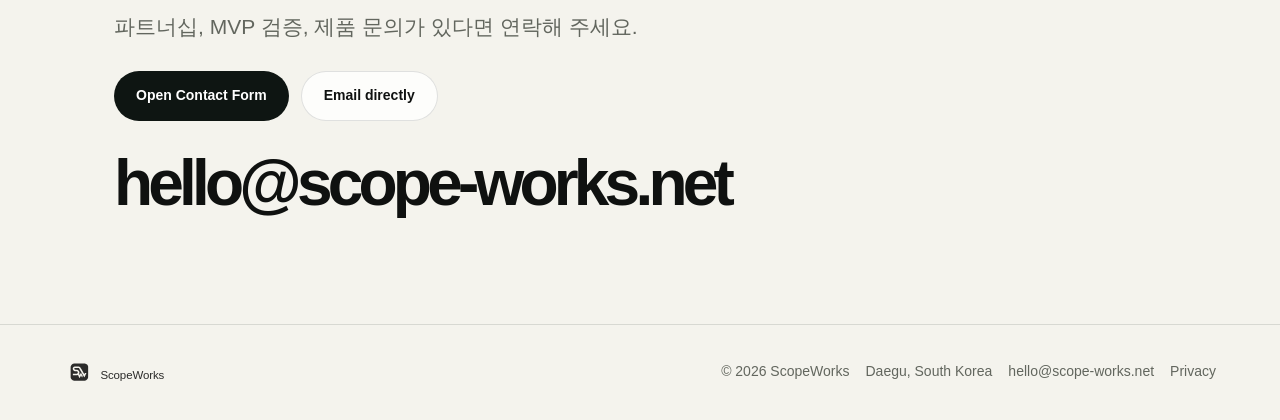
==== commit 9cac543c: "Refine ImjangBox real estate wording" ====
--- a/index.html
+++ b/index.html
@@ -28,7 +28,7 @@
   <meta name="twitter:description" content="From friction to working software." />
   <meta name="twitter:image" content="https://scope-works.net/og-image.png" />
 
-  <link rel="stylesheet" href="/style-v3.css?v=20260606c" />
+  <link rel="stylesheet" href="/style-v3.css?v=20260606e" />
 </head>
 <body>
   <header class="site-header">
@@ -80,11 +80,11 @@
       <div class="product-grid">
         <div class="product-copy">
           <p>
-            상가 전문 공인중개사가 현장에서 매물을 기록하고, 시설 조건·업종 적합성·권리금·확인 상태를 정리한 뒤,
-            고객에게 안전하게 제안할 수 있도록 돕는 실무형 워크플로우 도구를 검증하고 있습니다.
+            상가 전문 공인중개사가 현장에서 확인한 매물정보를 사진, 조건, 시설 메모와 함께 정리하고,
+            고객에게 보낼 제안 자료까지 빠르게 준비할 수 있는 현장형 업무 도구를 검증하고 있습니다.
           </p>
           <p>
-            핵심은 더 많은 기능이 아니라, 현장 기록에서 고객 제안까지 이어지는 반복 업무를 짧게 만드는 것입니다.
+            핵심은 더 많은 기능이 아니라, 상가 매물정보를 다시 찾기 쉽게 정리하고 고객 제안까지 이어지게 만드는 것입니다.
           </p>
           <div class="actions product-actions">
             <a class="button primary" href="/imjangbox/">임장박스 자세히 보기</a>
@@ -92,9 +92,9 @@
           </div>
         </div>
         <div class="stack">
-          <article><span>01</span><div><h3>Record</h3><p>주소, 사진, 조건, 현장 메모를 빠르게 저장합니다.</p></div></article>
-          <article><span>02</span><div><h3>Verify</h3><p>임대인 주장, 현장 확인, 서류 확인을 구분합니다.</p></div></article>
-          <article><span>03</span><div><h3>Propose</h3><p>내부 정보는 제외하고 고객 제안 카드로 정리합니다.</p></div></article>
+          <article><span>01</span><div><h3>Record</h3><p>주소, 사진, 가격 조건, 현장 메모를 빠르게 저장합니다.</p></div></article>
+          <article><span>02</span><div><h3>Organize</h3><p>임대조건, 시설, 권리금, 최근 확인일을 한 화면에 정리합니다.</p></div></article>
+          <article><span>03</span><div><h3>Propose</h3><p>고객에게 보낼 핵심 정보만 골라 제안 자료로 만듭니다.</p></div></article>
         </div>
       </div>
     </section>
@@ -103,12 +103,12 @@
       <div class="solve-inner">
         <div class="section-heading compact">
           <p class="eyebrow">What we solve</p>
-          <h2 id="solve-title">The work breaks when field information gets scattered.</h2>
+          <h2 id="solve-title">Field notes become useful only when they can be found again.</h2>
         </div>
         <div class="solve-grid">
-          <article><span>01</span><h3>Scattered field notes</h3><p>현장 메모, 사진, 가격 조건이 카톡·사진첩·엑셀·메모장에 흩어지는 문제를 줄입니다.</p></article>
-          <article><span>02</span><h3>Unverified information</h3><p>임대인 주장, 임차인 주장, 현장 확인, 서류 확인이 뒤섞이지 않도록 구분합니다.</p></article>
-          <article><span>03</span><h3>Repeated proposal work</h3><p>고객에게 제안할 때마다 사진과 조건을 다시 찾고 다시 정리하는 반복 업무를 줄입니다.</p></article>
+          <article><span>01</span><h3>Scattered field notes</h3><p>사진은 사진첩에, 조건은 카톡에, 위치는 지도앱에 따로 남는 문제를 줄입니다.</p></article>
+          <article><span>02</span><h3>Outdated conditions</h3><p>보증금, 월세, 권리금, 입주 가능일처럼 다시 확인해야 하는 조건을 놓치지 않게 합니다.</p></article>
+          <article><span>03</span><h3>Repeated proposal work</h3><p>고객에게 보낼 때마다 사진과 조건을 다시 찾고 다시 정리하는 반복 업무를 줄입니다.</p></article>
         </div>
       </div>
     </section>
@@ -136,7 +136,7 @@
         </div>
         <p>
           We are testing a commercial property workflow tool for field-focused brokers.
-          현재는 상가 전문 공인중개사의 현장 기록·확인·고객 제안 흐름을 줄이는 MVP 검증 단계입니다.
+          현재는 상가 전문 공인중개사의 매물정보 정리와 고객 제안 준비 시간을 줄일 수 있는지 검증하는 단계입니다.
         </p>
       </div>
     </section>
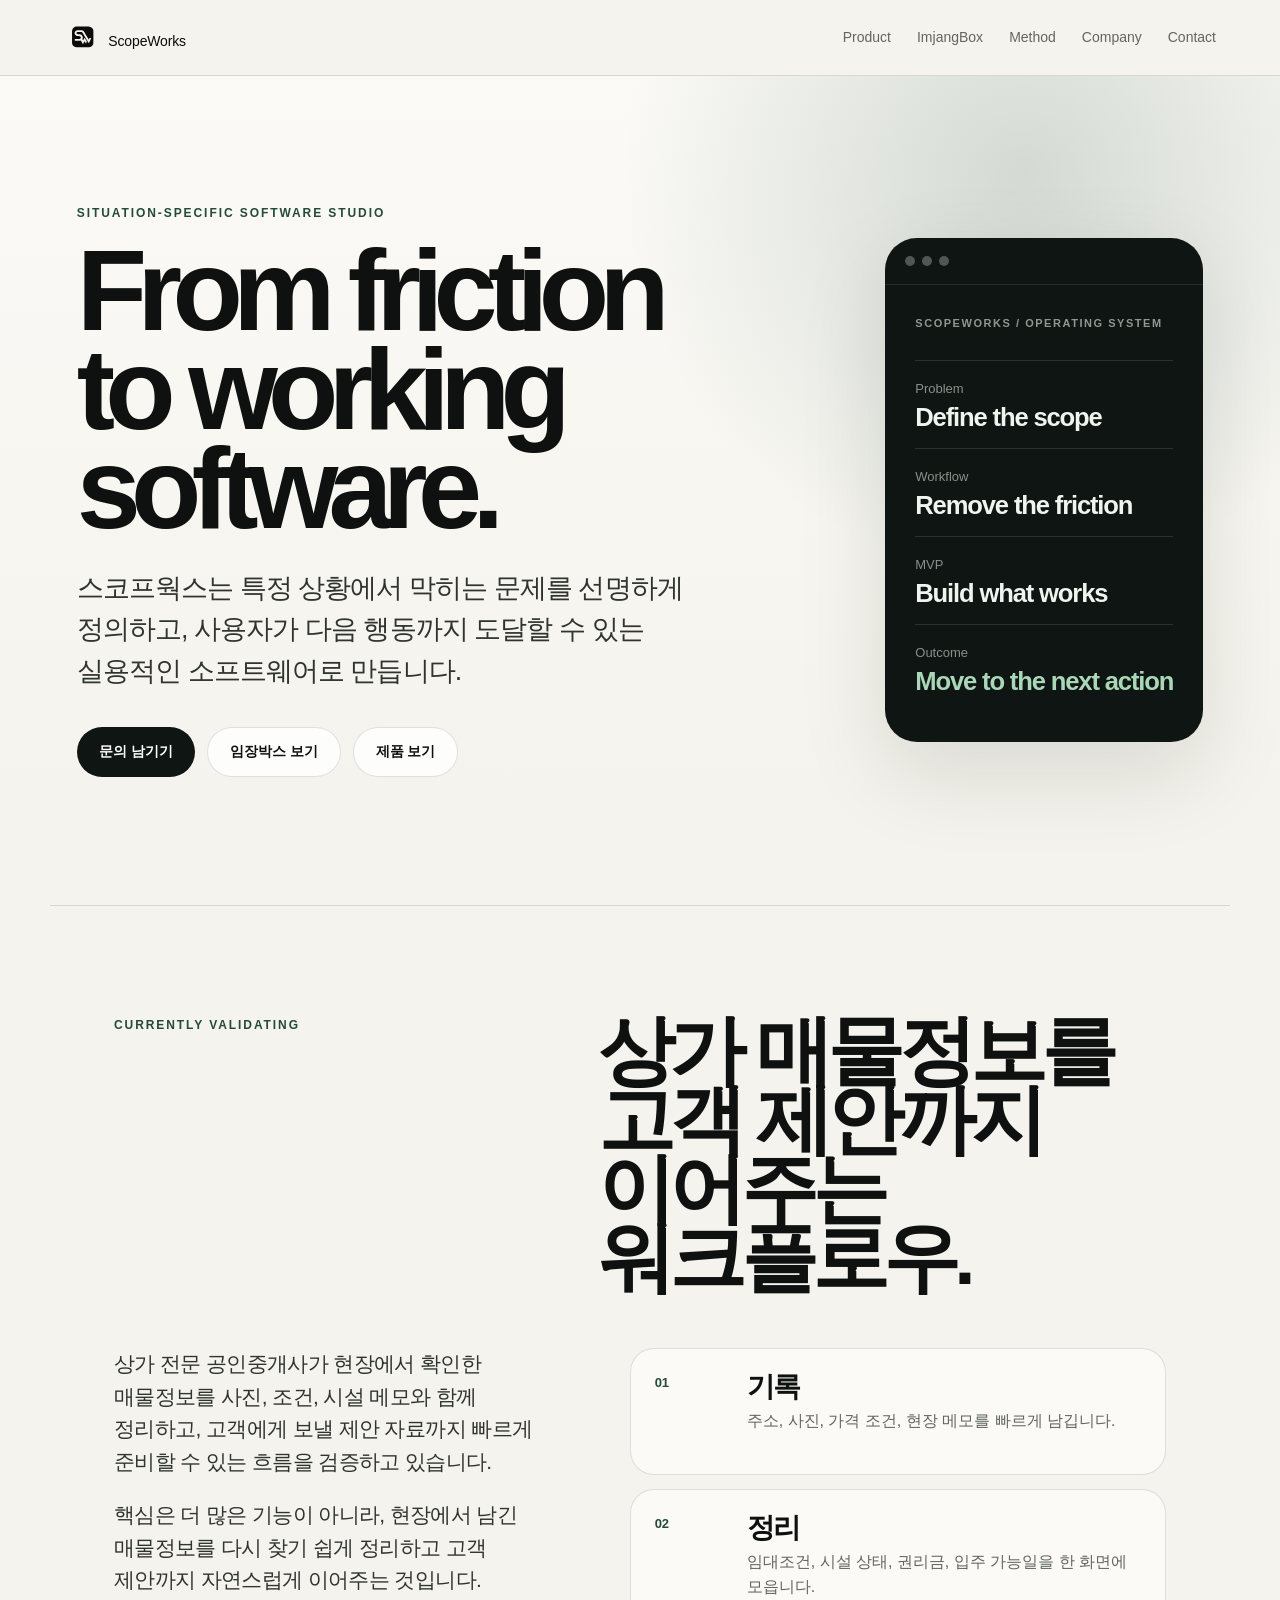
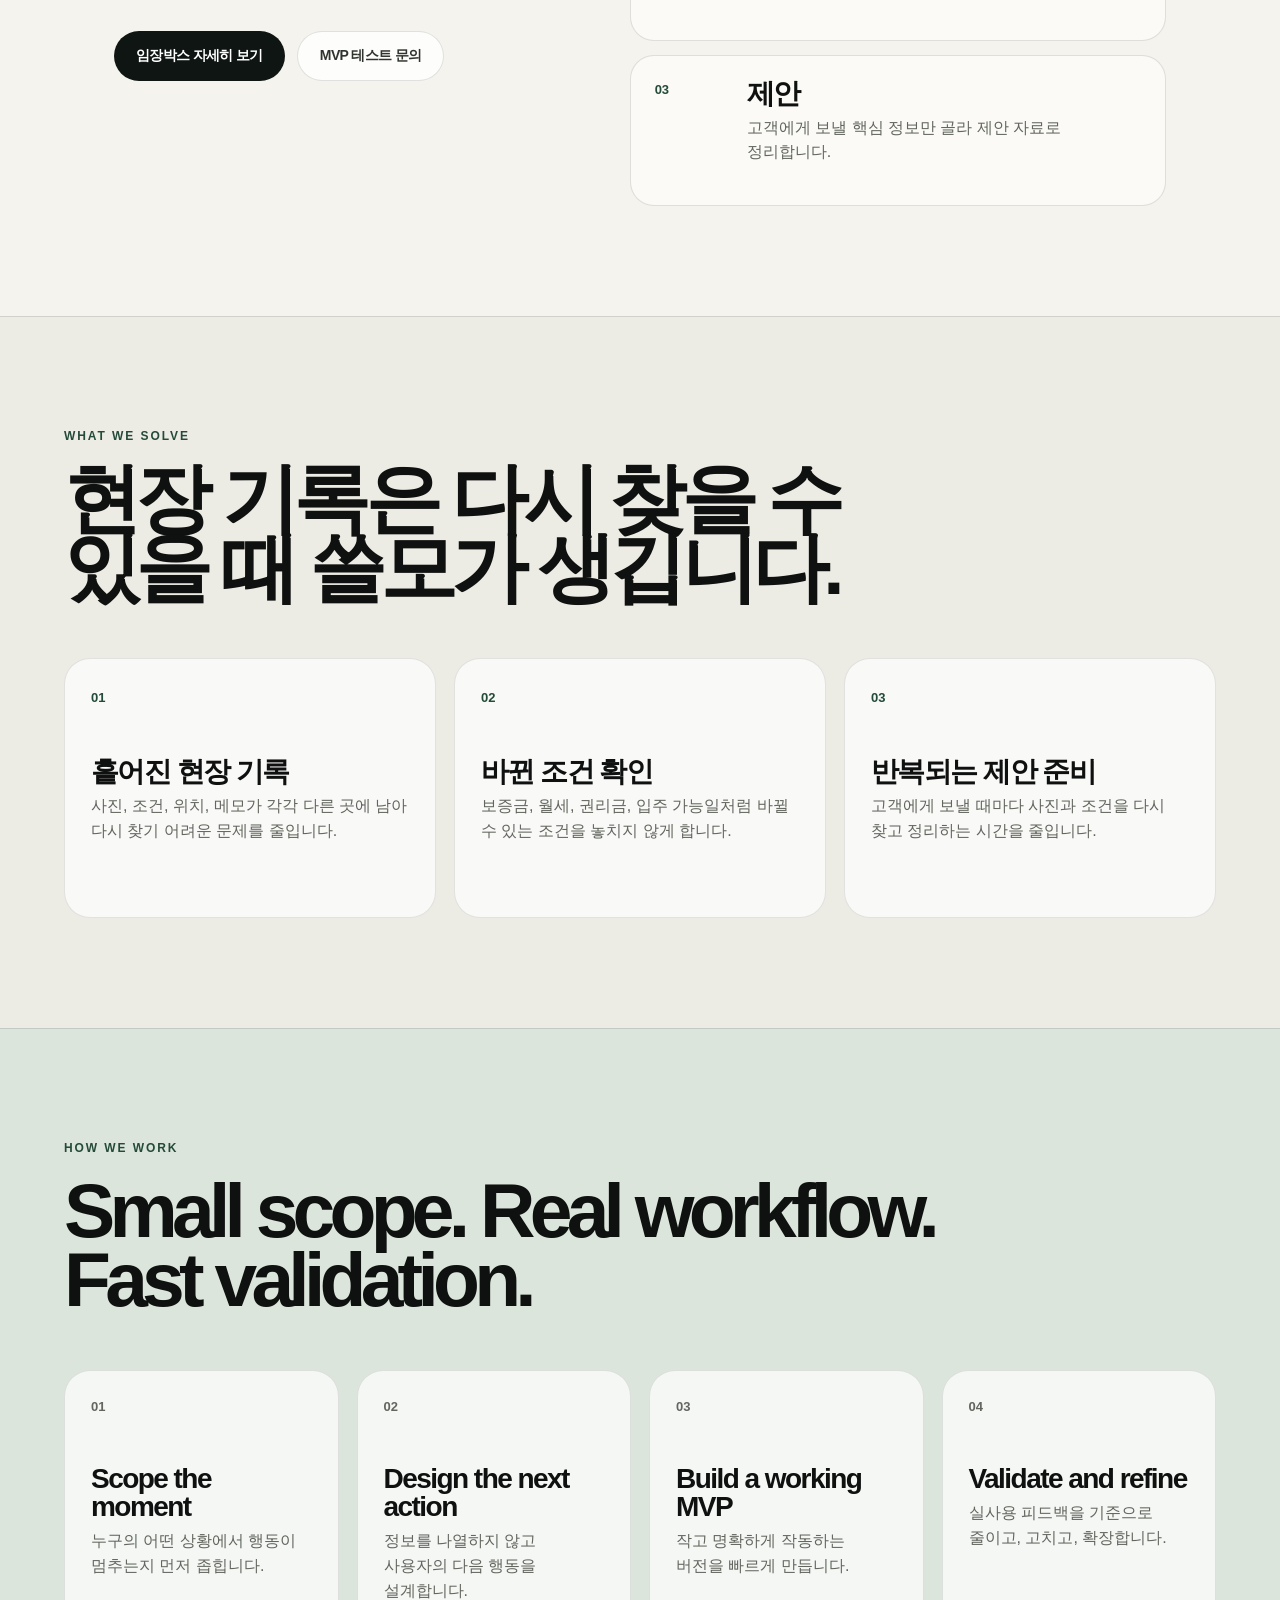
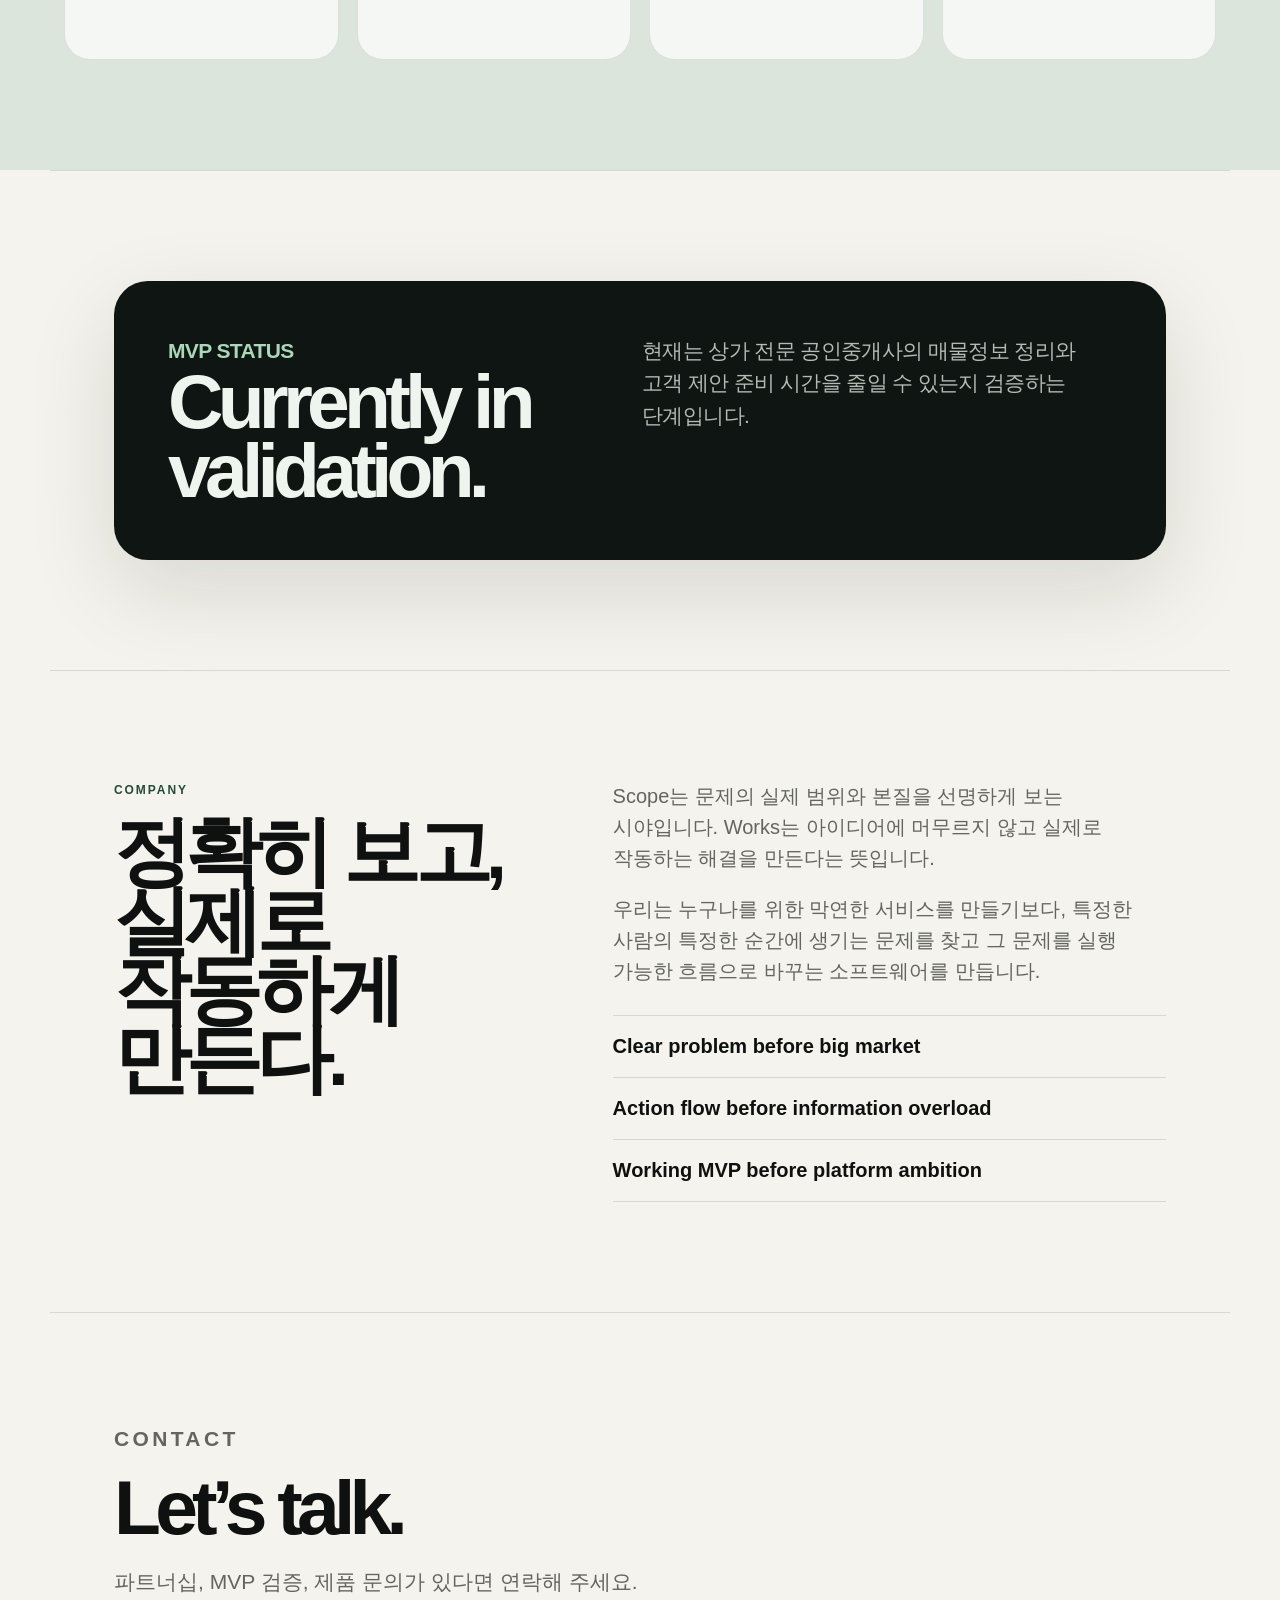
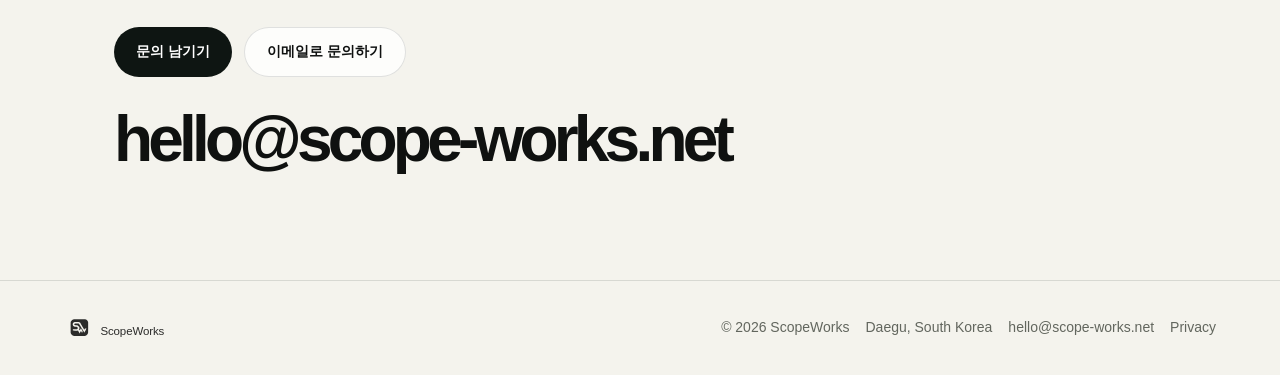
==== commit ebfe7fbc: "Polish ScopeWorks and ImjangBox copy" ====
--- a/index.html
+++ b/index.html
@@ -52,9 +52,9 @@
           사용자가 다음 행동까지 도달할 수 있는 실용적인 소프트웨어로 만듭니다.
         </p>
         <div class="actions">
-          <a class="button primary" href="https://docs.google.com/forms/d/e/1FAIpQLSdA_9wyBIyGk60wJMkXWA0QZ81RhQ4heFFH1GMJtZ8MtcViuQ/viewform?usp=sharing&amp;ouid=108030737834910059226" target="_blank" rel="noopener">Contact ScopeWorks</a>
-          <a class="button ghost" href="/imjangbox/">View ImjangBox</a>
-          <a class="button ghost" href="#product">See what we’re building</a>
+          <a class="button primary" href="https://docs.google.com/forms/d/e/1FAIpQLSdA_9wyBIyGk60wJMkXWA0QZ81RhQ4heFFH1GMJtZ8MtcViuQ/viewform?usp=sharing&amp;ouid=108030737834910059226" target="_blank" rel="noopener">문의 남기기</a>
+          <a class="button ghost" href="/imjangbox/">임장박스 보기</a>
+          <a class="button ghost" href="#product">제품 보기</a>
         </div>
       </div>
 
@@ -75,16 +75,16 @@
     <section id="product" class="product">
       <div class="section-heading">
         <p class="eyebrow">Currently validating</p>
-        <h2>Commercial property workflow software for field-focused brokers.</h2>
+        <h2>상가 매물정보를 고객 제안까지 이어주는 워크플로우.</h2>
       </div>
       <div class="product-grid">
         <div class="product-copy">
           <p>
             상가 전문 공인중개사가 현장에서 확인한 매물정보를 사진, 조건, 시설 메모와 함께 정리하고,
-            고객에게 보낼 제안 자료까지 빠르게 준비할 수 있는 현장형 업무 도구를 검증하고 있습니다.
+            고객에게 보낼 제안 자료까지 빠르게 준비할 수 있는 흐름을 검증하고 있습니다.
           </p>
           <p>
-            핵심은 더 많은 기능이 아니라, 상가 매물정보를 다시 찾기 쉽게 정리하고 고객 제안까지 이어지게 만드는 것입니다.
+            핵심은 더 많은 기능이 아니라, 현장에서 남긴 매물정보를 다시 찾기 쉽게 정리하고 고객 제안까지 자연스럽게 이어주는 것입니다.
           </p>
           <div class="actions product-actions">
             <a class="button primary" href="/imjangbox/">임장박스 자세히 보기</a>
@@ -92,9 +92,9 @@
           </div>
         </div>
         <div class="stack">
-          <article><span>01</span><div><h3>Record</h3><p>주소, 사진, 가격 조건, 현장 메모를 빠르게 저장합니다.</p></div></article>
-          <article><span>02</span><div><h3>Organize</h3><p>임대조건, 시설, 권리금, 최근 확인일을 한 화면에 정리합니다.</p></div></article>
-          <article><span>03</span><div><h3>Propose</h3><p>고객에게 보낼 핵심 정보만 골라 제안 자료로 만듭니다.</p></div></article>
+          <article><span>01</span><div><h3>기록</h3><p>주소, 사진, 가격 조건, 현장 메모를 빠르게 남깁니다.</p></div></article>
+          <article><span>02</span><div><h3>정리</h3><p>임대조건, 시설 상태, 권리금, 입주 가능일을 한 화면에 모읍니다.</p></div></article>
+          <article><span>03</span><div><h3>제안</h3><p>고객에게 보낼 핵심 정보만 골라 제안 자료로 정리합니다.</p></div></article>
         </div>
       </div>
     </section>
@@ -103,12 +103,12 @@
       <div class="solve-inner">
         <div class="section-heading compact">
           <p class="eyebrow">What we solve</p>
-          <h2 id="solve-title">Field notes become useful only when they can be found again.</h2>
+          <h2 id="solve-title">현장 기록은 다시 찾을 수 있을 때 쓸모가 생깁니다.</h2>
         </div>
         <div class="solve-grid">
-          <article><span>01</span><h3>Scattered field notes</h3><p>사진은 사진첩에, 조건은 카톡에, 위치는 지도앱에 따로 남는 문제를 줄입니다.</p></article>
-          <article><span>02</span><h3>Outdated conditions</h3><p>보증금, 월세, 권리금, 입주 가능일처럼 다시 확인해야 하는 조건을 놓치지 않게 합니다.</p></article>
-          <article><span>03</span><h3>Repeated proposal work</h3><p>고객에게 보낼 때마다 사진과 조건을 다시 찾고 다시 정리하는 반복 업무를 줄입니다.</p></article>
+          <article><span>01</span><h3>흩어진 현장 기록</h3><p>사진, 조건, 위치, 메모가 각각 다른 곳에 남아 다시 찾기 어려운 문제를 줄입니다.</p></article>
+          <article><span>02</span><h3>바뀐 조건 확인</h3><p>보증금, 월세, 권리금, 입주 가능일처럼 바뀔 수 있는 조건을 놓치지 않게 합니다.</p></article>
+          <article><span>03</span><h3>반복되는 제안 준비</h3><p>고객에게 보낼 때마다 사진과 조건을 다시 찾고 정리하는 시간을 줄입니다.</p></article>
         </div>
       </div>
     </section>
@@ -135,7 +135,6 @@
           <h2 id="status-title">Currently in validation.</h2>
         </div>
         <p>
-          We are testing a commercial property workflow tool for field-focused brokers.
           현재는 상가 전문 공인중개사의 매물정보 정리와 고객 제안 준비 시간을 줄일 수 있는지 검증하는 단계입니다.
         </p>
       </div>
@@ -168,8 +167,8 @@
       <h2>Let’s talk.</h2>
       <p>파트너십, MVP 검증, 제품 문의가 있다면 연락해 주세요.</p>
       <div class="contact-actions">
-        <a class="button primary" href="https://docs.google.com/forms/d/e/1FAIpQLSdA_9wyBIyGk60wJMkXWA0QZ81RhQ4heFFH1GMJtZ8MtcViuQ/viewform?usp=sharing&amp;ouid=108030737834910059226" target="_blank" rel="noopener">Open Contact Form</a>
-        <a class="button ghost" href="mailto:hello@scope-works.net">Email directly</a>
+        <a class="button primary" href="https://docs.google.com/forms/d/e/1FAIpQLSdA_9wyBIyGk60wJMkXWA0QZ81RhQ4heFFH1GMJtZ8MtcViuQ/viewform?usp=sharing&amp;ouid=108030737834910059226" target="_blank" rel="noopener">문의 남기기</a>
+        <a class="button ghost" href="mailto:hello@scope-works.net">이메일로 문의하기</a>
       </div>
       <a class="email" href="mailto:hello@scope-works.net">hello@scope-works.net</a>
     </section>
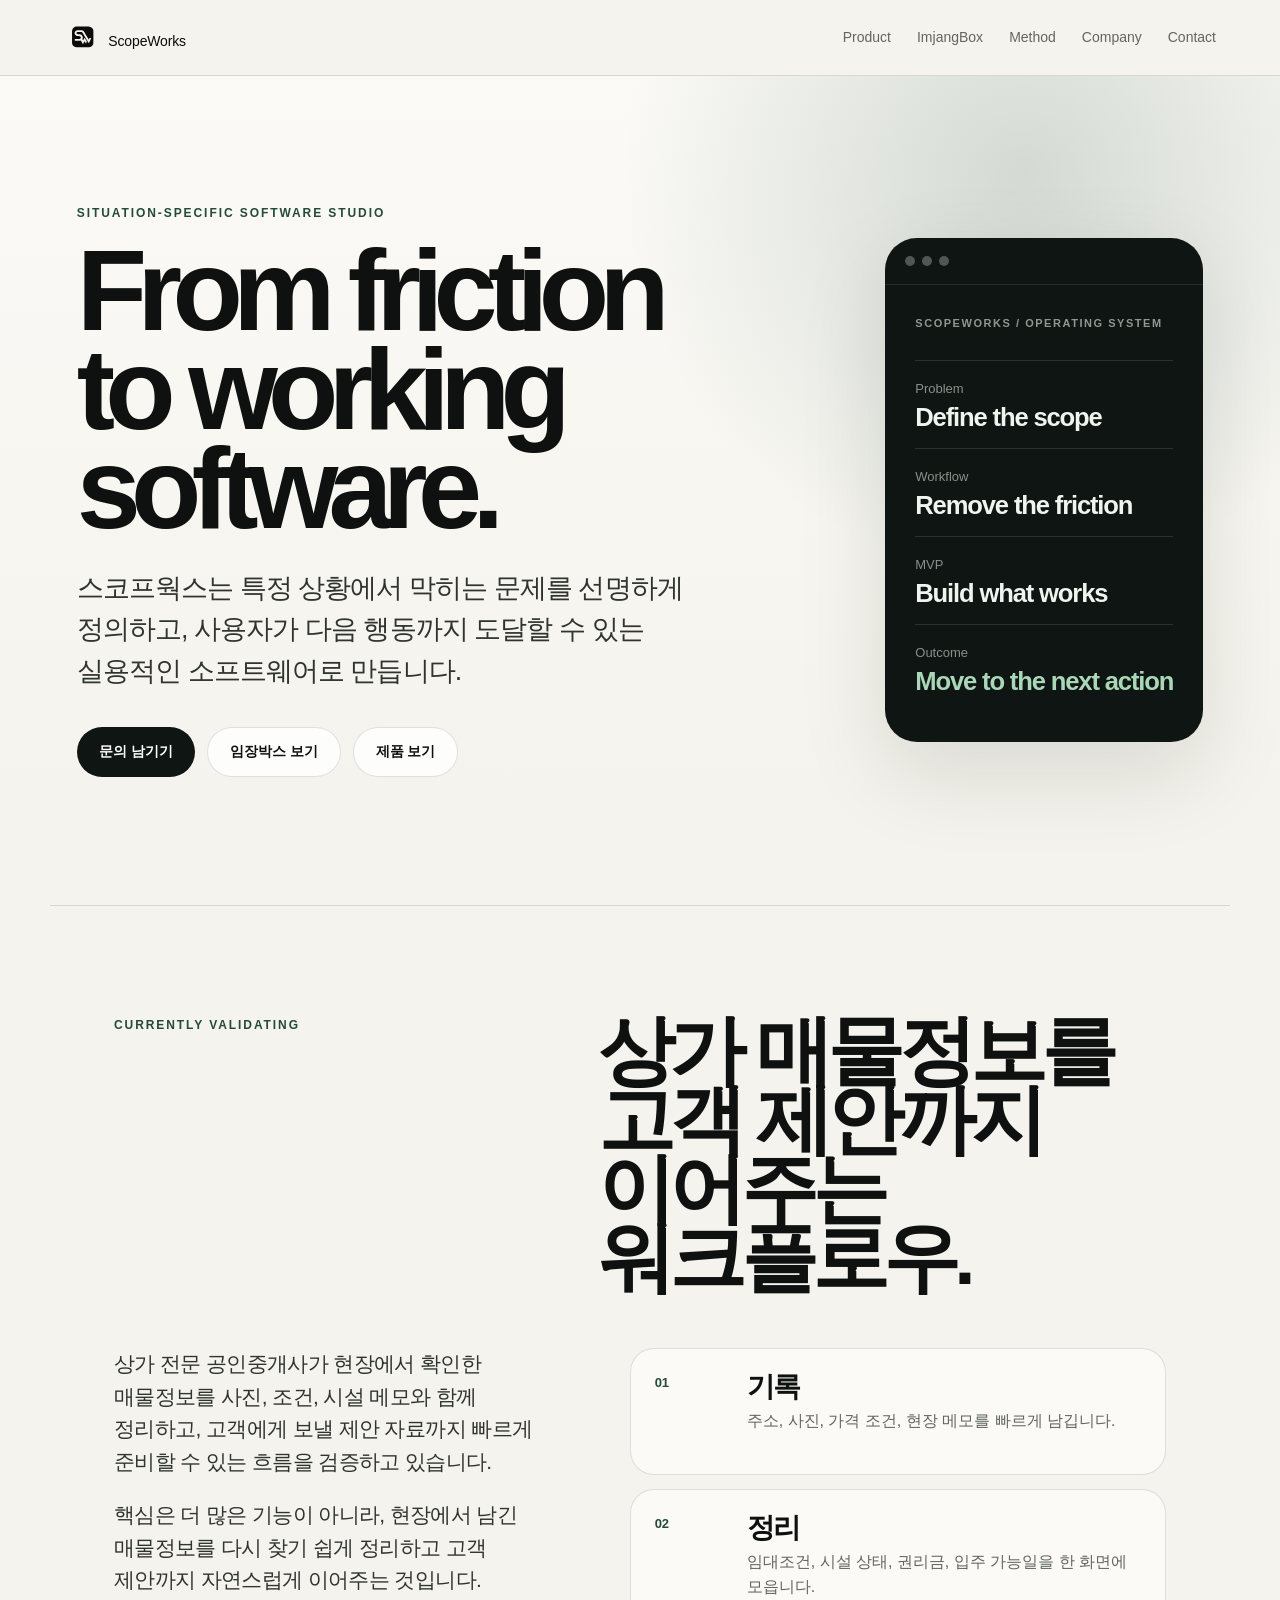
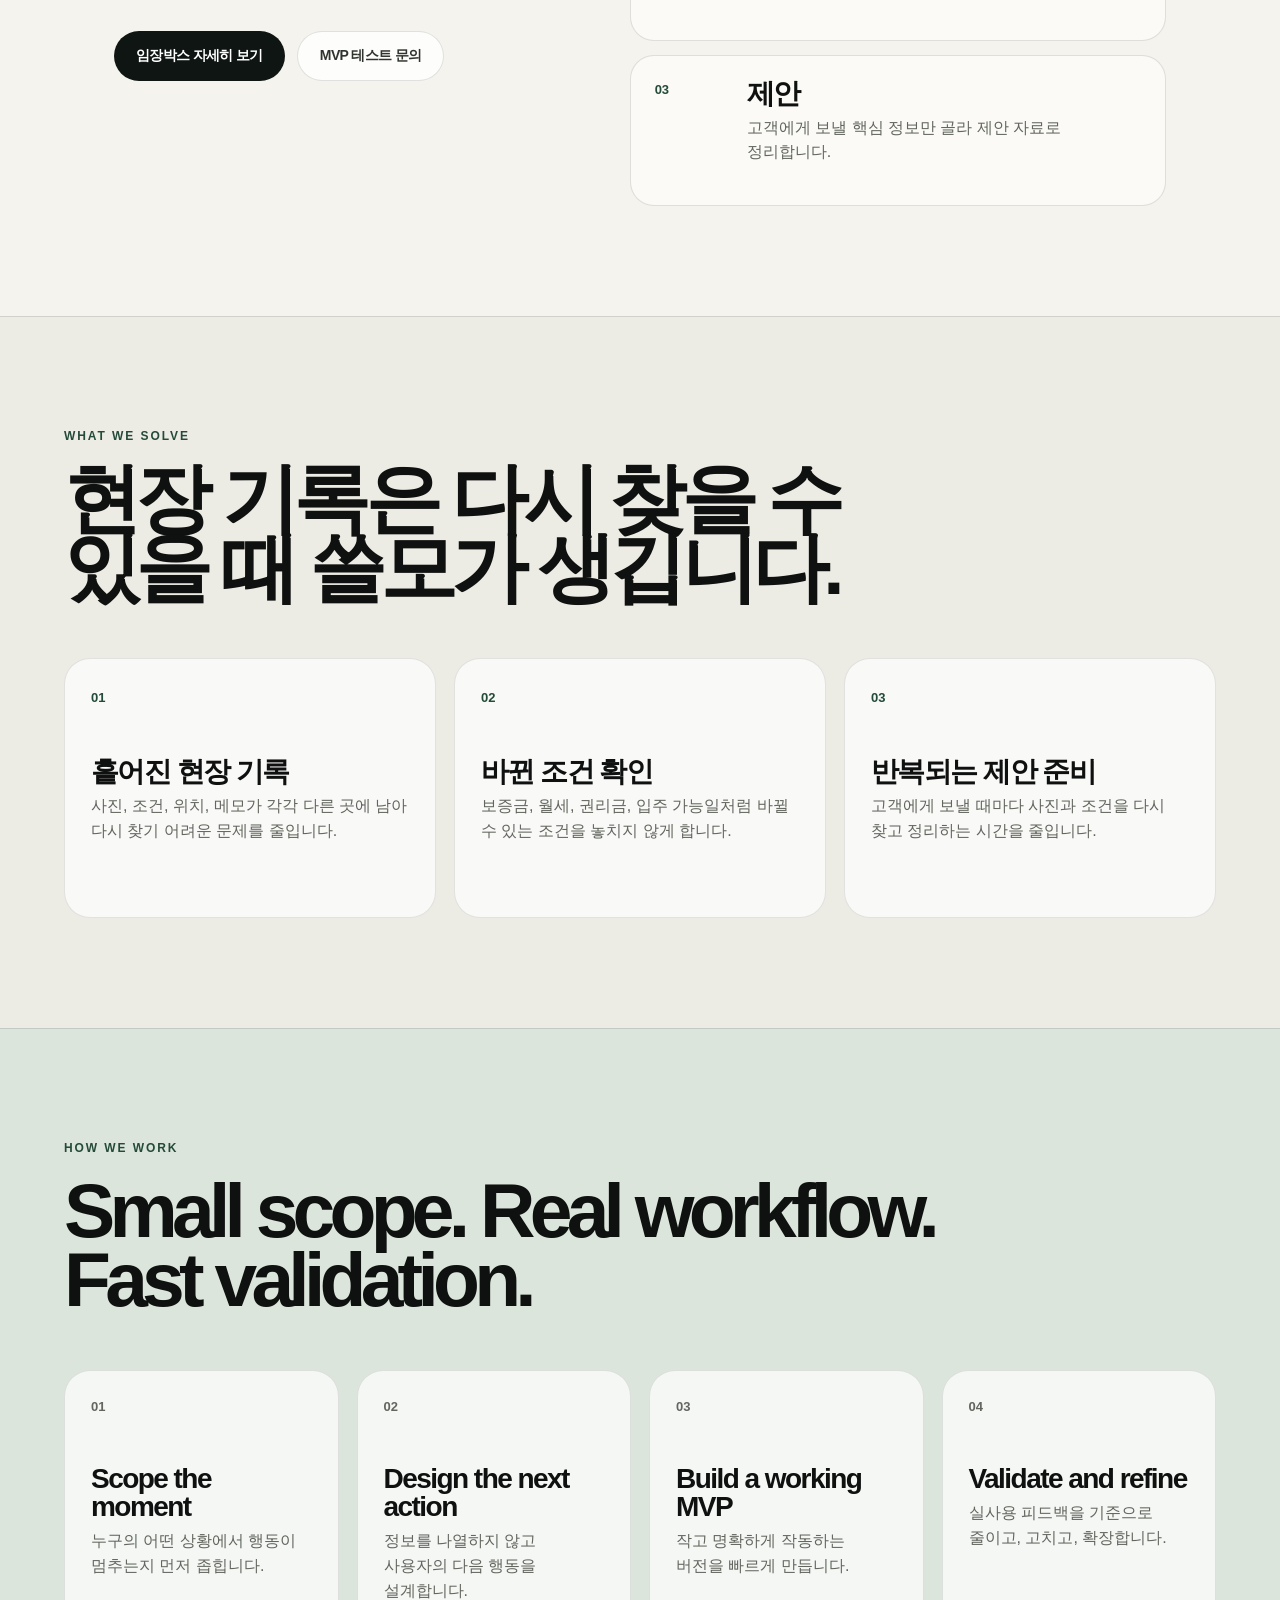
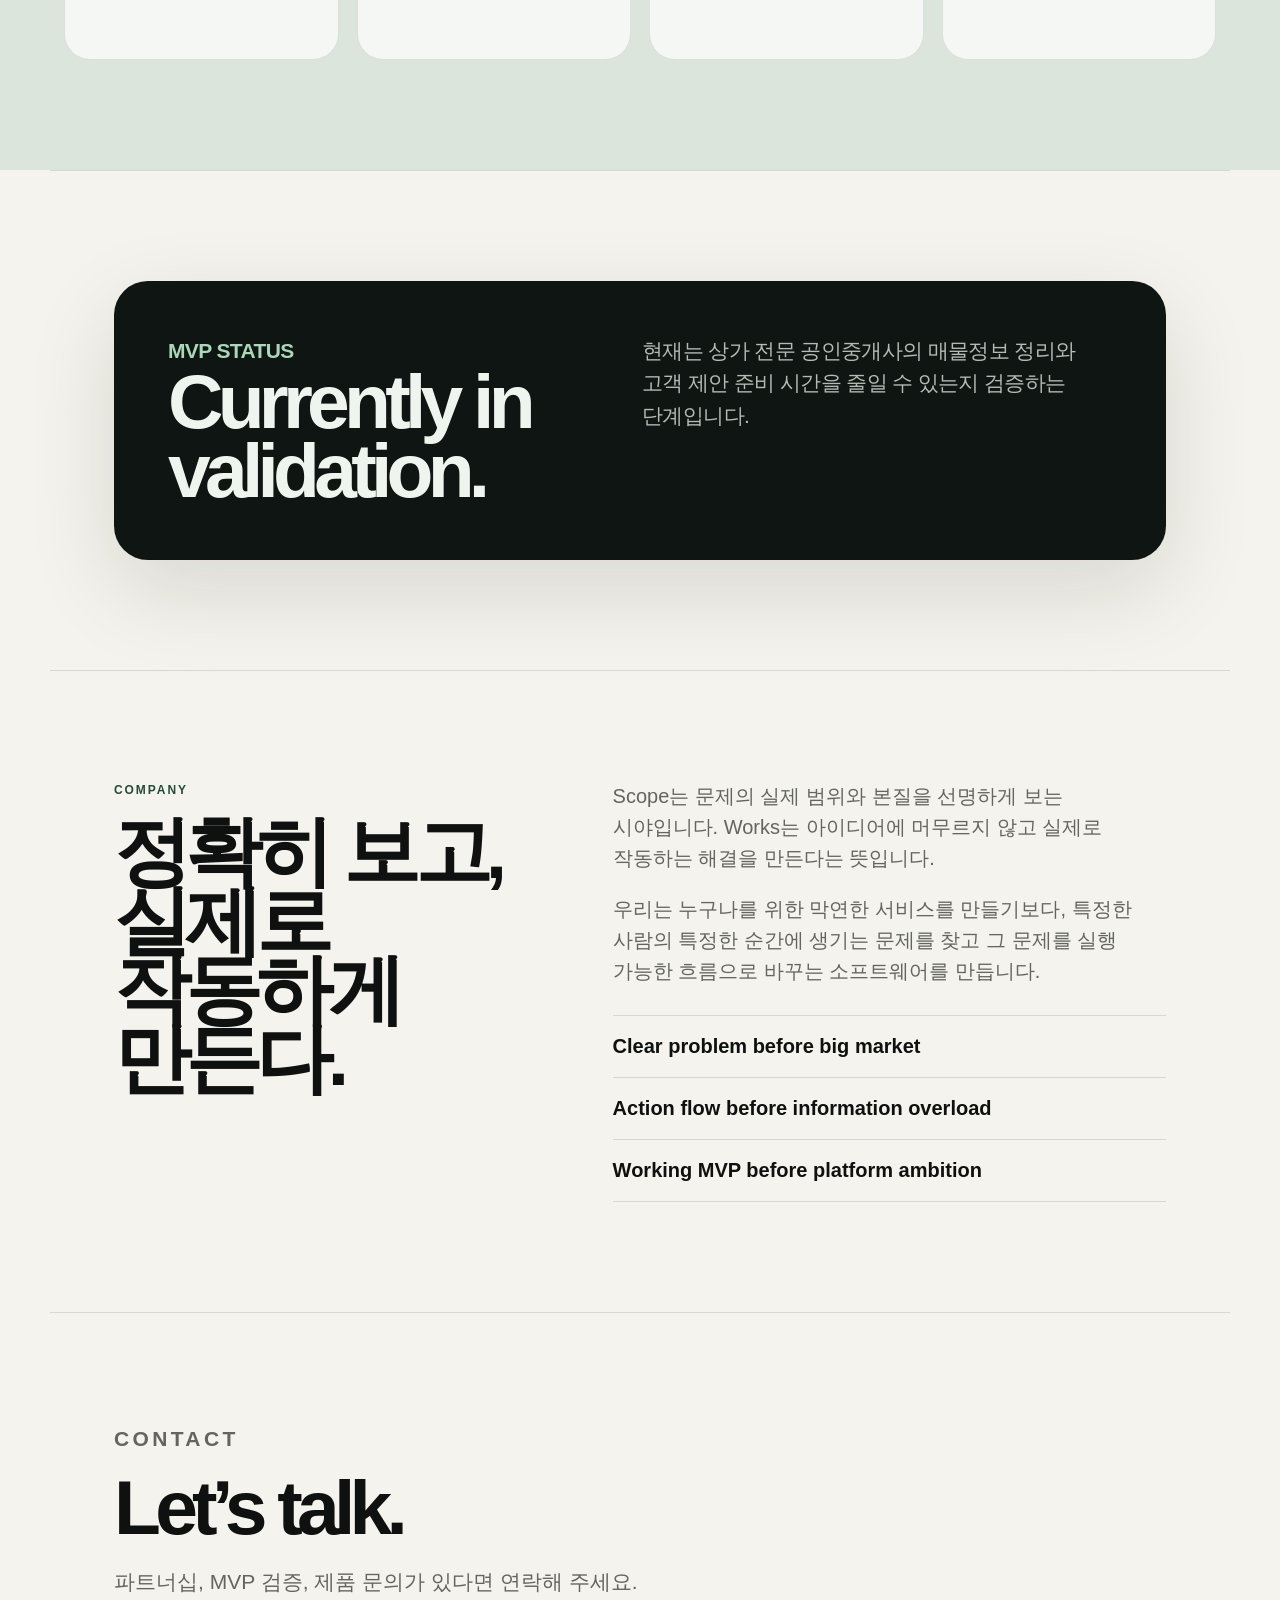
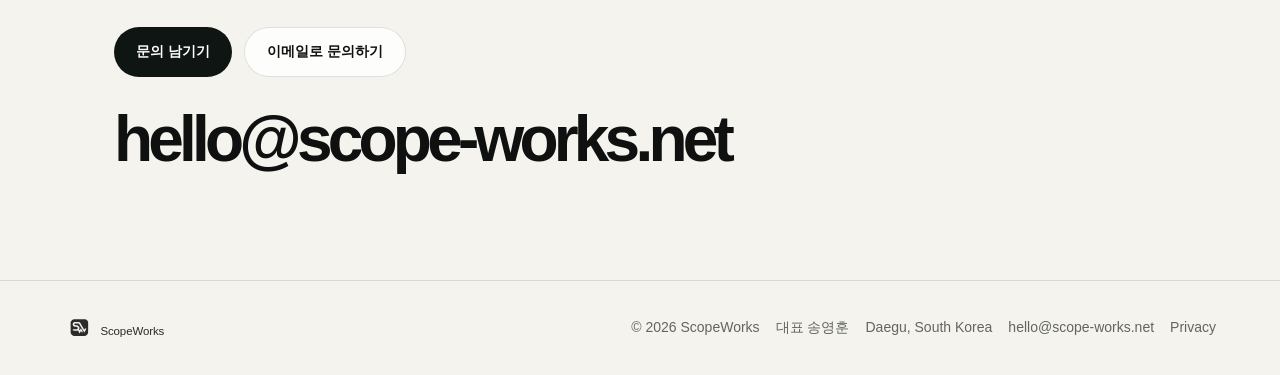
==== commit 2983af64: "Polish site metadata, OG images, privacy, and 404 page" ====
--- a/index.html
+++ b/index.html
@@ -4,8 +4,8 @@
   <meta charset="utf-8" />
   <meta name="viewport" content="width=device-width, initial-scale=1" />
 
-  <title>ScopeWorks | Situation-Specific Software Studio</title>
-  <meta name="description" content="ScopeWorks is a situation-specific software studio that turns clear workflow problems into practical MVPs and working digital services." />
+  <title>ScopeWorks | 상황 특화형 소프트웨어 스튜디오</title>
+  <meta name="description" content="ScopeWorks는 특정 상황에서 막히는 문제를 선명하게 정의하고, 실제로 작동하는 MVP와 디지털 서비스를 만듭니다." />
   <meta name="theme-color" content="#0E1512" />
 
   <link rel="canonical" href="https://scope-works.net/" />
@@ -22,13 +22,15 @@
   <meta property="og:type" content="website" />
   <meta property="og:url" content="https://scope-works.net/" />
   <meta property="og:image" content="https://scope-works.net/og-image.png" />
+  <meta property="og:image:width" content="1200" />
+  <meta property="og:image:height" content="630" />
 
   <meta name="twitter:card" content="summary_large_image" />
   <meta name="twitter:title" content="ScopeWorks" />
   <meta name="twitter:description" content="From friction to working software." />
   <meta name="twitter:image" content="https://scope-works.net/og-image.png" />
 
-  <link rel="stylesheet" href="/style-v3.css?v=20260606e" />
+  <link rel="stylesheet" href="/style-v3.css?v=20260608a" />
 </head>
 <body>
   <header class="site-header">
@@ -178,6 +180,7 @@
     <a class="footer-brand" href="#top" aria-label="ScopeWorks home"><img src="/logo.svg" alt="ScopeWorks" /></a>
     <div class="footer-meta">
       <span>© 2026 ScopeWorks</span>
+      <span>대표 송영훈</span>
       <span>Daegu, South Korea</span>
       <a href="mailto:hello@scope-works.net">hello@scope-works.net</a>
       <a href="/privacy.html">Privacy</a>
--- a/style-v3.css
+++ b/style-v3.css
@@ -52,6 +52,7 @@
     radial-gradient(circle at 80% 12%, rgba(36, 75, 57, 0.18), transparent 32%),
     linear-gradient(180deg, #fbfaf6 0%, var(--bg) 88%);
 }
+.not-found-hero { min-height: calc(100vh - 180px); }
 .hero-copy { width: min(980px, 100%); }
 .eyebrow {
   margin: 0 0 18px;
@@ -253,7 +254,7 @@
   h1 { font-size: clamp(54px, 18vw, 76px); }
   .method-grid { grid-template-columns: 1fr; }
   .stack article { grid-template-columns: 1fr; }
-  .email { word-break: break-all; }
+  .email { font-size: clamp(28px, 10vw, 42px); letter-spacing: -0.06em; word-break: break-all; }
   .footer { align-items: flex-start; flex-direction: column; }
   .footer-meta { align-items: flex-start; justify-content: flex-start; flex-direction: column; gap: 8px; }
 }
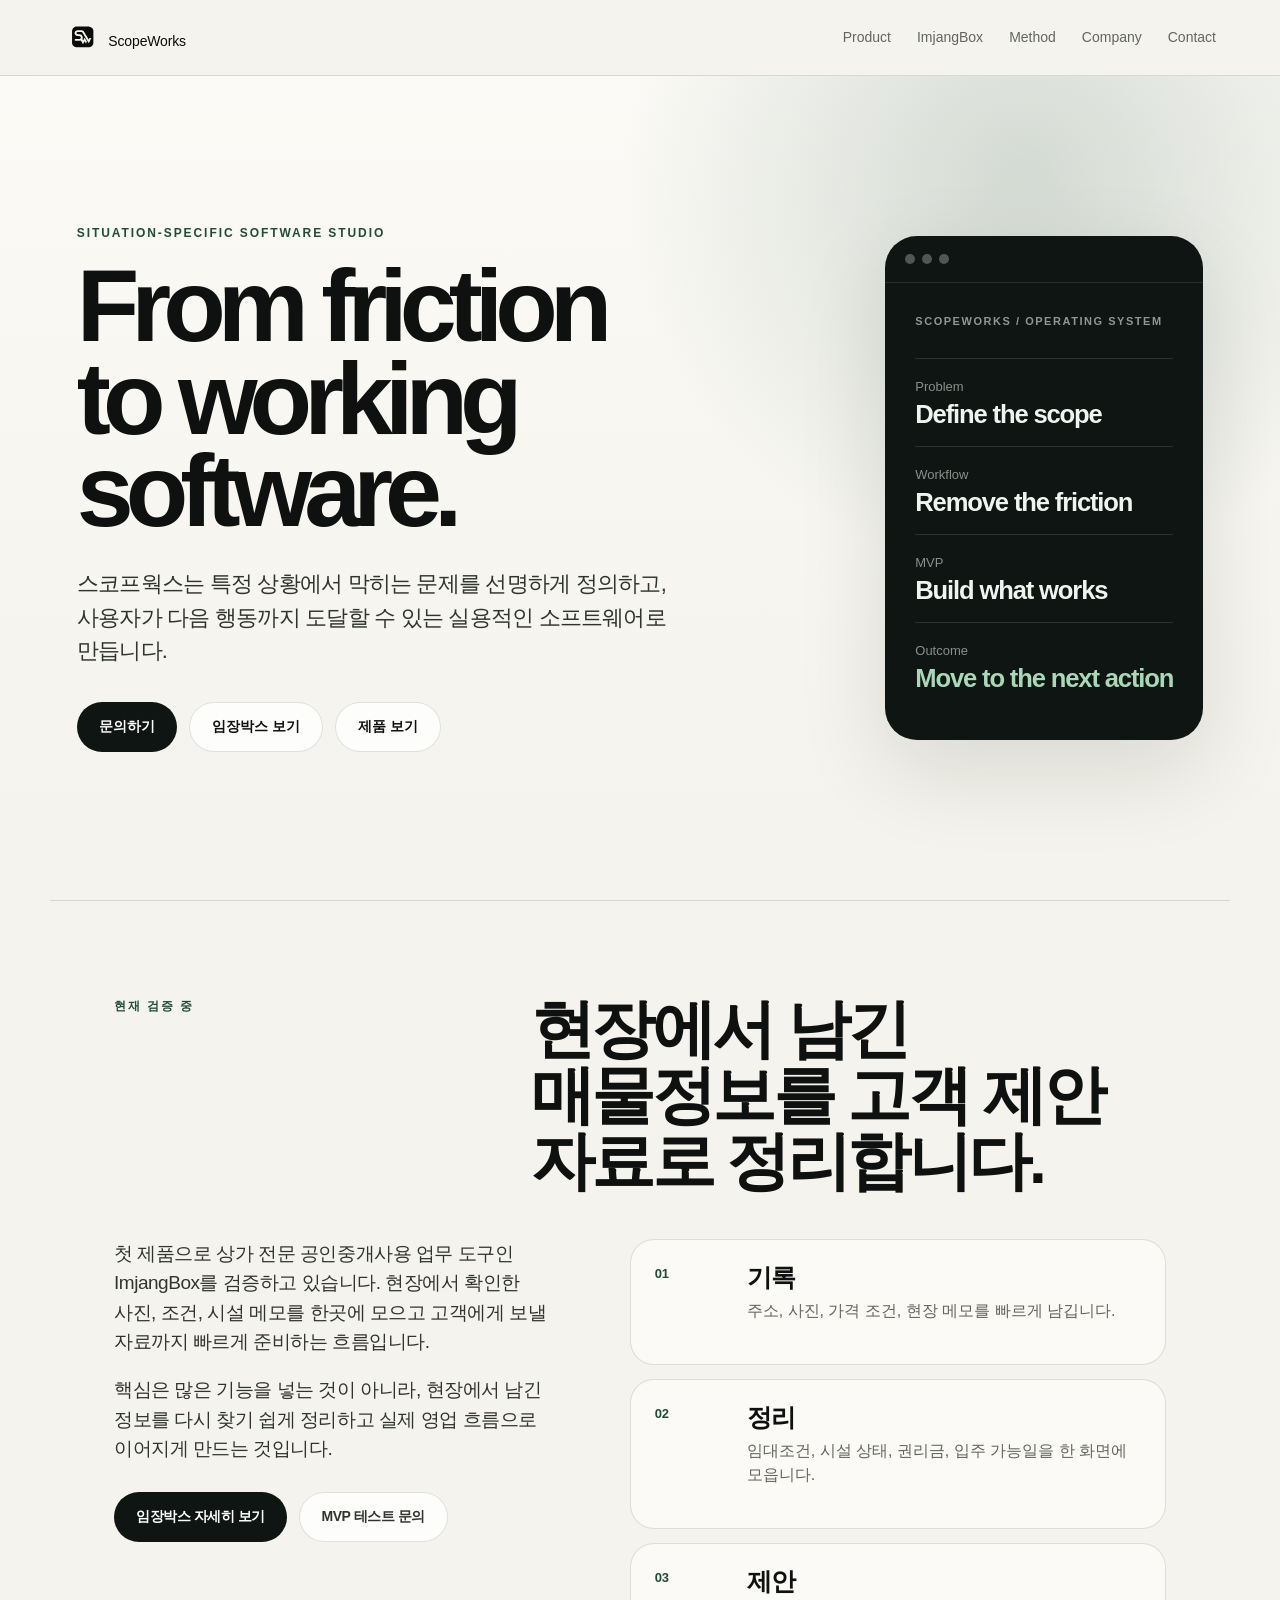
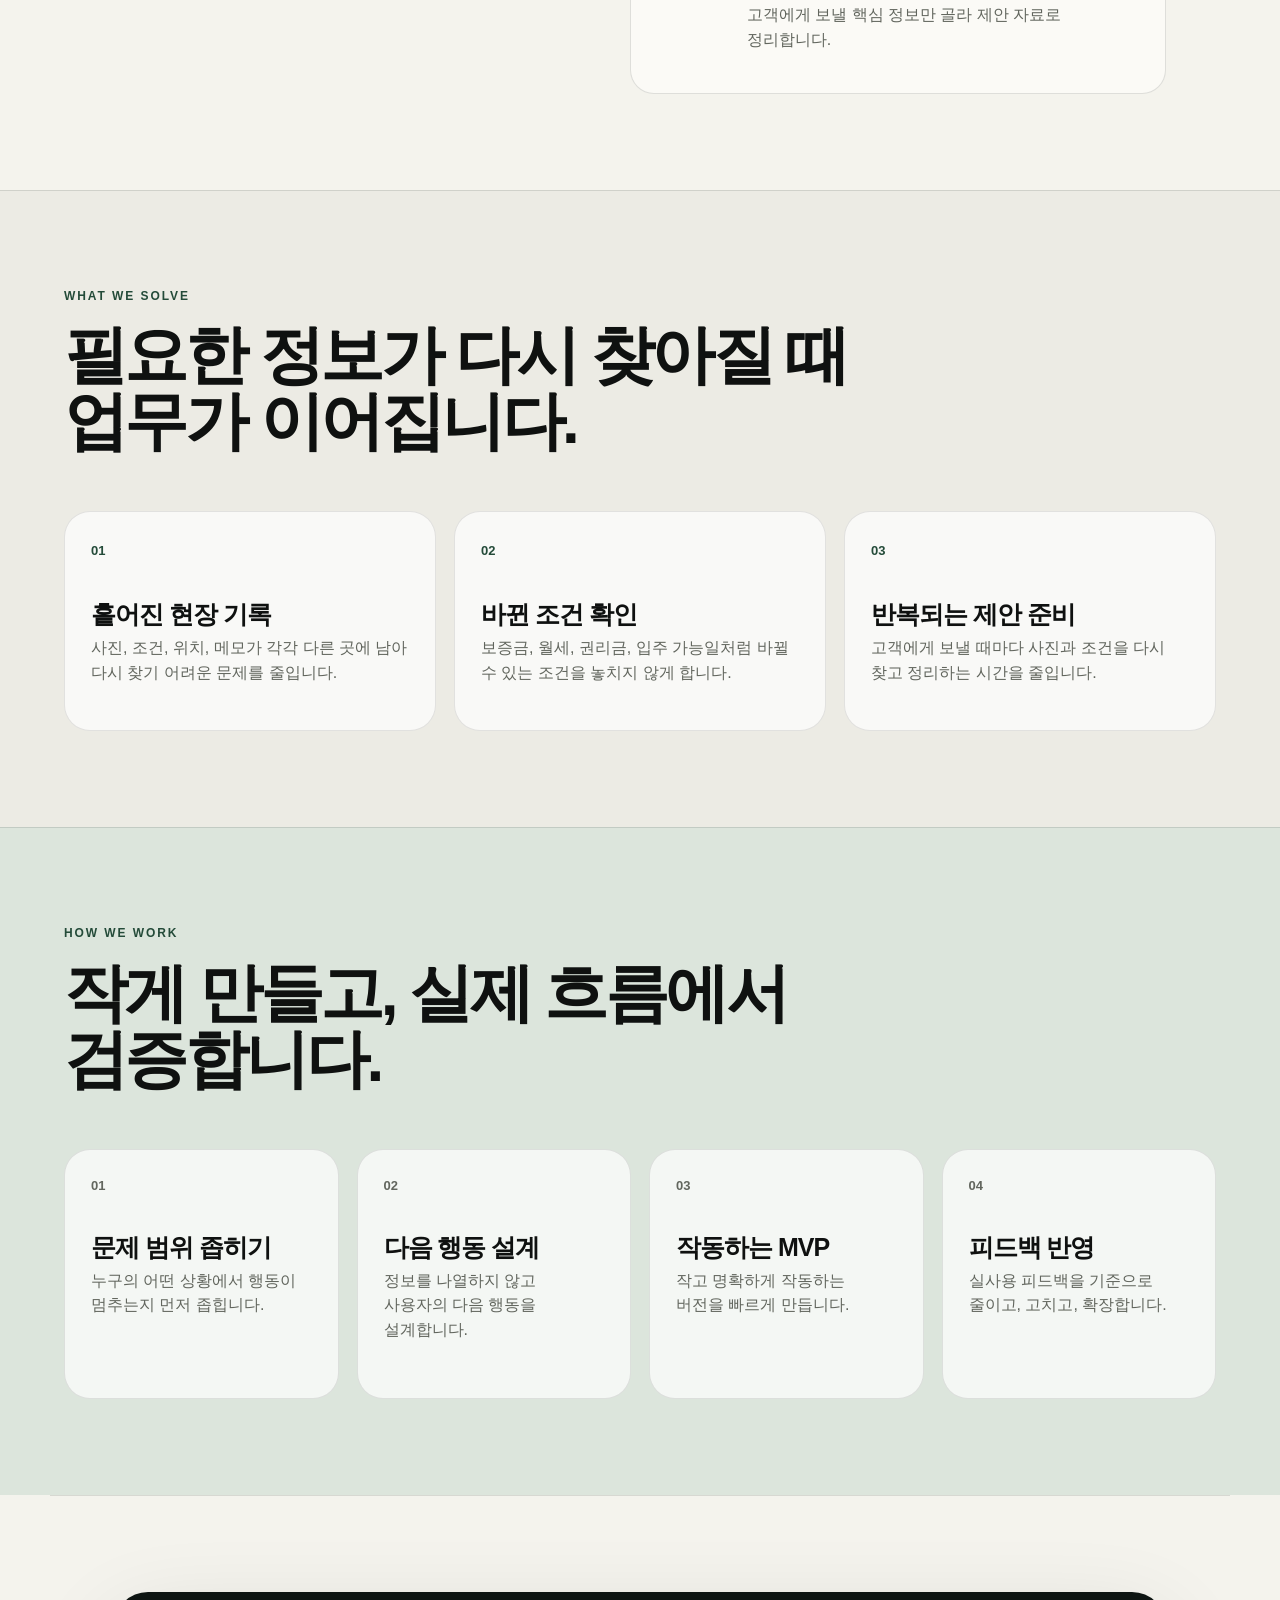
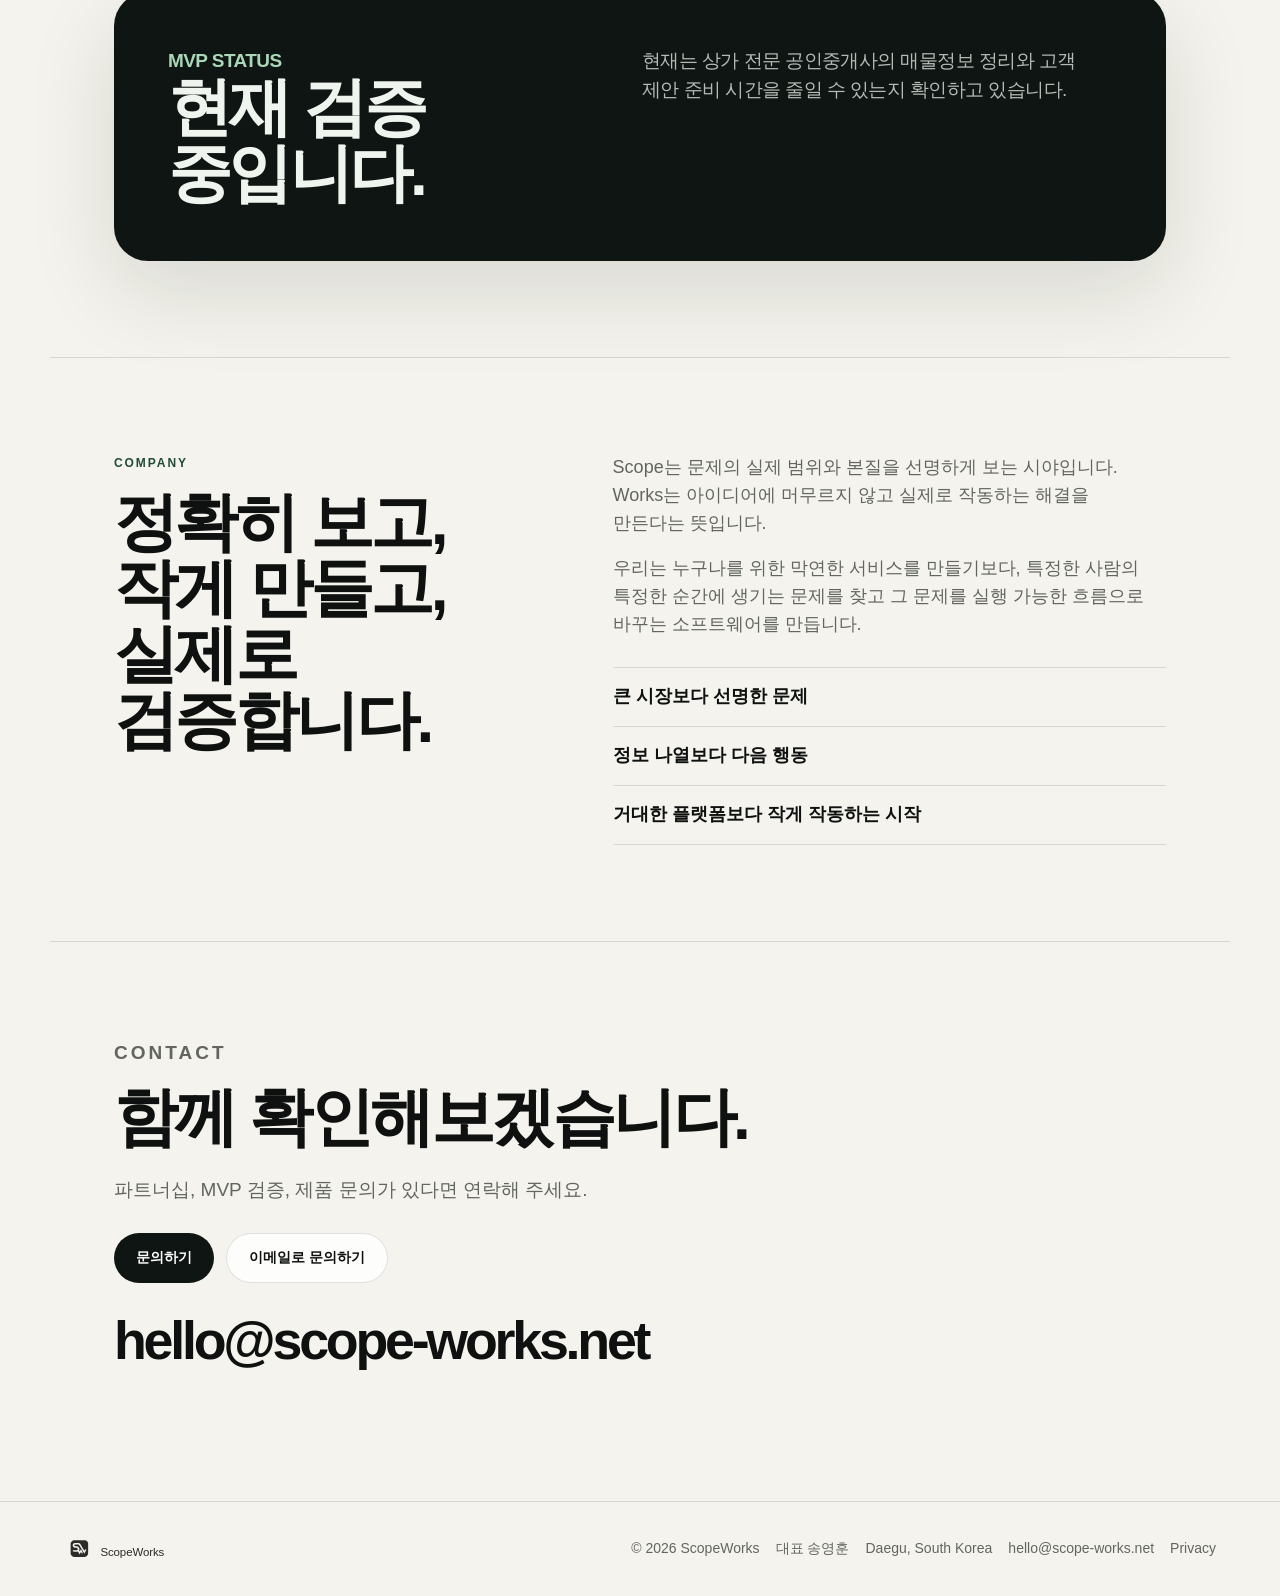
==== commit 16321840: "Add files via upload" ====
--- a/index.html
+++ b/index.html
@@ -17,8 +17,8 @@
   <link rel="manifest" href="/site.webmanifest" />
 
   <meta property="og:site_name" content="ScopeWorks" />
-  <meta property="og:title" content="ScopeWorks | From friction to working software." />
-  <meta property="og:description" content="특정 상황의 복잡한 문제를 실제로 작동하는 소프트웨어로 바꿉니다." />
+  <meta property="og:title" content="ScopeWorks | 상황 특화형 소프트웨어 스튜디오" />
+  <meta property="og:description" content="특정 상황에서 막히는 문제를 선명하게 정의하고, 실제로 작동하는 MVP와 디지털 서비스를 만듭니다." />
   <meta property="og:type" content="website" />
   <meta property="og:url" content="https://scope-works.net/" />
   <meta property="og:image" content="https://scope-works.net/og-image.png" />
@@ -26,11 +26,11 @@
   <meta property="og:image:height" content="630" />
 
   <meta name="twitter:card" content="summary_large_image" />
-  <meta name="twitter:title" content="ScopeWorks" />
-  <meta name="twitter:description" content="From friction to working software." />
+  <meta name="twitter:title" content="ScopeWorks | 상황 특화형 소프트웨어 스튜디오" />
+  <meta name="twitter:description" content="특정 상황의 문제를 작게 정의하고, 실제로 작동하는 소프트웨어로 만듭니다." />
   <meta name="twitter:image" content="https://scope-works.net/og-image.png" />
 
-  <link rel="stylesheet" href="/style-v3.css?v=20260608a" />
+  <link rel="stylesheet" href="/style-v3.css?v=20260609a" />
 </head>
 <body>
   <header class="site-header">
@@ -54,7 +54,7 @@
           사용자가 다음 행동까지 도달할 수 있는 실용적인 소프트웨어로 만듭니다.
         </p>
         <div class="actions">
-          <a class="button primary" href="https://docs.google.com/forms/d/e/1FAIpQLSdA_9wyBIyGk60wJMkXWA0QZ81RhQ4heFFH1GMJtZ8MtcViuQ/viewform?usp=sharing&amp;ouid=108030737834910059226" target="_blank" rel="noopener">문의 남기기</a>
+          <a class="button primary" href="https://docs.google.com/forms/d/e/1FAIpQLSdA_9wyBIyGk60wJMkXWA0QZ81RhQ4heFFH1GMJtZ8MtcViuQ/viewform?usp=sharing&amp;ouid=108030737834910059226" target="_blank" rel="noopener">문의하기</a>
           <a class="button ghost" href="/imjangbox/">임장박스 보기</a>
           <a class="button ghost" href="#product">제품 보기</a>
         </div>
@@ -76,17 +76,18 @@
 
     <section id="product" class="product">
       <div class="section-heading">
-        <p class="eyebrow">Currently validating</p>
-        <h2>상가 매물정보를 고객 제안까지 이어주는 워크플로우.</h2>
+        <p class="eyebrow">현재 검증 중</p>
+        <h2>현장에서 남긴 매물정보를 고객 제안 자료로 정리합니다.</h2>
       </div>
       <div class="product-grid">
         <div class="product-copy">
           <p>
-            상가 전문 공인중개사가 현장에서 확인한 매물정보를 사진, 조건, 시설 메모와 함께 정리하고,
-            고객에게 보낼 제안 자료까지 빠르게 준비할 수 있는 흐름을 검증하고 있습니다.
+            첫 제품으로 상가 전문 공인중개사용 업무 도구인 ImjangBox를 검증하고 있습니다.
+            현장에서 확인한 사진, 조건, 시설 메모를 한곳에 모으고 고객에게 보낼 자료까지 빠르게 준비하는 흐름입니다.
           </p>
           <p>
-            핵심은 더 많은 기능이 아니라, 현장에서 남긴 매물정보를 다시 찾기 쉽게 정리하고 고객 제안까지 자연스럽게 이어주는 것입니다.
+            핵심은 많은 기능을 넣는 것이 아니라, 현장에서 남긴 정보를 다시 찾기 쉽게 정리하고
+            실제 영업 흐름으로 이어지게 만드는 것입니다.
           </p>
           <div class="actions product-actions">
             <a class="button primary" href="/imjangbox/">임장박스 자세히 보기</a>
@@ -105,7 +106,7 @@
       <div class="solve-inner">
         <div class="section-heading compact">
           <p class="eyebrow">What we solve</p>
-          <h2 id="solve-title">현장 기록은 다시 찾을 수 있을 때 쓸모가 생깁니다.</h2>
+          <h2 id="solve-title">필요한 정보가 다시 찾아질 때 업무가 이어집니다.</h2>
         </div>
         <div class="solve-grid">
           <article><span>01</span><h3>흩어진 현장 기록</h3><p>사진, 조건, 위치, 메모가 각각 다른 곳에 남아 다시 찾기 어려운 문제를 줄입니다.</p></article>
@@ -119,13 +120,13 @@
       <div class="method-inner">
         <div class="section-heading compact">
           <p class="eyebrow">How we work</p>
-          <h2>Small scope. Real workflow. Fast validation.</h2>
+          <h2>작게 만들고, 실제 흐름에서 검증합니다.</h2>
         </div>
         <div class="method-grid">
-          <article><p class="number">01</p><h3>Scope the moment</h3><p>누구의 어떤 상황에서 행동이 멈추는지 먼저 좁힙니다.</p></article>
-          <article><p class="number">02</p><h3>Design the next action</h3><p>정보를 나열하지 않고 사용자의 다음 행동을 설계합니다.</p></article>
-          <article><p class="number">03</p><h3>Build a working MVP</h3><p>작고 명확하게 작동하는 버전을 빠르게 만듭니다.</p></article>
-          <article><p class="number">04</p><h3>Validate and refine</h3><p>실사용 피드백을 기준으로 줄이고, 고치고, 확장합니다.</p></article>
+          <article><p class="number">01</p><h3>문제 범위 좁히기</h3><p>누구의 어떤 상황에서 행동이 멈추는지 먼저 좁힙니다.</p></article>
+          <article><p class="number">02</p><h3>다음 행동 설계</h3><p>정보를 나열하지 않고 사용자의 다음 행동을 설계합니다.</p></article>
+          <article><p class="number">03</p><h3>작동하는 MVP</h3><p>작고 명확하게 작동하는 버전을 빠르게 만듭니다.</p></article>
+          <article><p class="number">04</p><h3>피드백 반영</h3><p>실사용 피드백을 기준으로 줄이고, 고치고, 확장합니다.</p></article>
         </div>
       </div>
     </section>
@@ -134,10 +135,10 @@
       <div class="status-card">
         <div>
           <p class="eyebrow">MVP Status</p>
-          <h2 id="status-title">Currently in validation.</h2>
+          <h2 id="status-title">현재 검증 중입니다.</h2>
         </div>
         <p>
-          현재는 상가 전문 공인중개사의 매물정보 정리와 고객 제안 준비 시간을 줄일 수 있는지 검증하는 단계입니다.
+          현재는 상가 전문 공인중개사의 매물정보 정리와 고객 제안 준비 시간을 줄일 수 있는지 확인하고 있습니다.
         </p>
       </div>
     </section>
@@ -145,7 +146,7 @@
     <section id="company" class="company">
       <div class="company-statement">
         <p class="eyebrow">Company</p>
-        <h2>정확히 보고,<br />실제로 작동하게 만든다.</h2>
+        <h2>정확히 보고, 작게 만들고, 실제로 검증합니다.</h2>
       </div>
       <div class="company-copy">
         <p>
@@ -157,19 +158,19 @@
           그 문제를 실행 가능한 흐름으로 바꾸는 소프트웨어를 만듭니다.
         </p>
         <ul>
-          <li>Clear problem before big market</li>
-          <li>Action flow before information overload</li>
-          <li>Working MVP before platform ambition</li>
+          <li>큰 시장보다 선명한 문제</li>
+          <li>정보 나열보다 다음 행동</li>
+          <li>거대한 플랫폼보다 작게 작동하는 시작</li>
         </ul>
       </div>
     </section>
 
     <section id="contact" class="contact">
       <p class="eyebrow">Contact</p>
-      <h2>Let’s talk.</h2>
+      <h2>함께 확인해보겠습니다.</h2>
       <p>파트너십, MVP 검증, 제품 문의가 있다면 연락해 주세요.</p>
       <div class="contact-actions">
-        <a class="button primary" href="https://docs.google.com/forms/d/e/1FAIpQLSdA_9wyBIyGk60wJMkXWA0QZ81RhQ4heFFH1GMJtZ8MtcViuQ/viewform?usp=sharing&amp;ouid=108030737834910059226" target="_blank" rel="noopener">문의 남기기</a>
+        <a class="button primary" href="https://docs.google.com/forms/d/e/1FAIpQLSdA_9wyBIyGk60wJMkXWA0QZ81RhQ4heFFH1GMJtZ8MtcViuQ/viewform?usp=sharing&amp;ouid=108030737834910059226" target="_blank" rel="noopener">문의하기</a>
         <a class="button ghost" href="mailto:hello@scope-works.net">이메일로 문의하기</a>
       </div>
       <a class="email" href="mailto:hello@scope-works.net">hello@scope-works.net</a>
--- a/style-v3.css
+++ b/style-v3.css
@@ -66,14 +66,14 @@
 h1 {
   margin-bottom: 30px;
   max-width: 980px;
-  font-size: clamp(64px, 9vw, 138px);
-  line-height: 0.86;
-  letter-spacing: -0.085em;
+  font-size: clamp(58px, 8vw, 122px);
+  line-height: 0.9;
+  letter-spacing: -0.078em;
 }
 .hero-text {
   max-width: 760px;
   color: #30342f;
-  font-size: clamp(20px, 2.1vw, 27px);
+  font-size: clamp(18px, 1.7vw, 23px);
   letter-spacing: -0.035em;
 }
 .actions, .contact-actions { display: flex; flex-wrap: wrap; gap: 12px; margin-top: 34px; }
@@ -112,21 +112,21 @@
 .product, .company, .contact, .status-section {
   width: min(1180px, 100%);
   margin: 0 auto;
-  padding: 110px clamp(22px, 5vw, 72px);
+  padding: 96px clamp(22px, 5vw, 72px);
   border-top: 1px solid var(--line);
 }
 .section-heading {
   display: grid;
-  grid-template-columns: minmax(0, .82fr) minmax(0, 1.18fr);
+  grid-template-columns: minmax(0, .68fr) minmax(0, 1.32fr);
   gap: clamp(36px, 7vw, 110px);
   align-items: start;
-  margin-bottom: 56px;
+  margin-bottom: 44px;
 }
 .section-heading h2, .company-statement h2, .contact h2, .status-card h2 {
   margin-bottom: 0;
-  font-size: clamp(42px, 6vw, 92px);
-  line-height: .9;
-  letter-spacing: -.075em;
+  font-size: clamp(38px, 5vw, 72px);
+  line-height: 1.03;
+  letter-spacing: -.055em;
 }
 .product-grid {
   display: grid;
@@ -134,7 +134,7 @@
   gap: clamp(36px, 6vw, 80px);
   align-items: start;
 }
-.product-copy { font-size: 21px; color: #30342f; letter-spacing: -.03em; }
+.product-copy { font-size: 19px; color: #30342f; letter-spacing: -.025em; }
 .stack { display: grid; gap: 14px; }
 .stack article {
   display: grid;
@@ -148,15 +148,15 @@
 .stack span, .number, .solve-grid span { color: var(--green); font-weight: 900; font-size: 13px; }
 .stack h3, .method-grid h3, .solve-grid h3 {
   margin-bottom: 8px;
-  font-size: 28px;
-  line-height: 1;
-  letter-spacing: -.055em;
+  font-size: 25px;
+  line-height: 1.08;
+  letter-spacing: -.04em;
 }
 .stack p, .method-grid p, .company-copy p, .contact p, .solve-grid p, .status-card p, .privacy-body p, .privacy-body li { color: var(--muted); }
 
 .solve {
   width: 100%;
-  padding: 110px clamp(22px, 5vw, 72px);
+  padding: 96px clamp(22px, 5vw, 72px);
   background: #ecebe4;
   border-top: 1px solid var(--line);
 }
@@ -164,30 +164,30 @@
 .section-heading.compact { display: block; max-width: 900px; }
 .solve-grid { display: grid; grid-template-columns: repeat(3, 1fr); gap: 18px; margin-top: 56px; }
 .solve-grid article {
-  min-height: 260px;
+  min-height: 220px;
   padding: 26px;
   background: rgba(255,255,255,.7);
   border: 1px solid rgba(15,17,16,.1);
   border-radius: 26px;
 }
-.solve-grid h3 { margin-top: 48px; }
+.solve-grid h3 { margin-top: 38px; }
 
 .method {
   width: 100%;
-  padding: 110px clamp(22px, 5vw, 72px);
+  padding: 96px clamp(22px, 5vw, 72px);
   background: var(--green-2);
   border-top: 1px solid var(--line);
 }
 .method-inner { width: min(1180px, 100%); margin: 0 auto; }
 .method-grid { display: grid; grid-template-columns: repeat(4, 1fr); gap: 18px; margin-top: 56px; }
 .method-grid article {
-  min-height: 290px;
+  min-height: 250px;
   padding: 26px;
   background: rgba(255,255,255,.68);
   border: 1px solid rgba(15,17,16,.1);
   border-radius: 26px;
 }
-.method-grid h3 { margin-top: 48px; }
+.method-grid h3 { margin-top: 38px; }
 
 .status-card {
   display: grid;
@@ -201,23 +201,23 @@
   box-shadow: var(--shadow);
 }
 .status-card .eyebrow { color: #a9d7b8; }
-.status-card p { margin-bottom: 0; font-size: 21px; color: rgba(239,244,238,.74); letter-spacing: -.03em; }
+.status-card p { margin-bottom: 0; font-size: 19px; color: rgba(239,244,238,.74); letter-spacing: -.03em; }
 
 .company { display: grid; grid-template-columns: minmax(0, .85fr) minmax(0, 1.15fr); gap: clamp(36px, 7vw, 110px); }
-.company-copy { font-size: 20px; }
+.company-copy { font-size: 18px; }
 .company-copy ul { margin: 28px 0 0; padding: 0; list-style: none; border-top: 1px solid var(--line); }
 .company-copy li { padding: 15px 0; border-bottom: 1px solid var(--line); font-weight: 750; }
 
 .contact { min-height: 560px; }
 .contact h2 { margin-bottom: 24px; }
-.contact p { max-width: 720px; font-size: 21px; }
+.contact p { max-width: 720px; font-size: 19px; }
 .email {
   display: inline-block;
   margin-top: 32px;
-  font-size: clamp(34px, 5vw, 76px);
+  font-size: clamp(30px, 4.2vw, 58px);
   line-height: .95;
   font-weight: 900;
-  letter-spacing: -.075em;
+  letter-spacing: -.06em;
 }
 
 .footer {
@@ -234,7 +234,7 @@
 .footer-meta { display: flex; align-items: center; justify-content: flex-end; gap: 16px; flex-wrap: wrap; }
 .footer a:hover { color: var(--ink); }
 
-.privacy-main { width: min(960px, 100%); margin: 0 auto; padding: 110px clamp(22px, 5vw, 72px); }
+.privacy-main { width: min(960px, 100%); margin: 0 auto; padding: 96px clamp(22px, 5vw, 72px); }
 .privacy-main h1 { font-size: clamp(48px, 8vw, 96px); margin-bottom: 28px; }
 .privacy-body { padding-top: 30px; border-top: 1px solid var(--line); font-size: 19px; }
 .privacy-body h2 { margin-top: 44px; margin-bottom: 12px; font-size: 28px; letter-spacing: -.04em; }
@@ -258,3 +258,46 @@
   .footer { align-items: flex-start; flex-direction: column; }
   .footer-meta { align-items: flex-start; justify-content: flex-start; flex-direction: column; gap: 8px; }
 }
+
+
+/* v1.1 Korean readability polish */
+.product-page .hero { min-height: 78vh; }
+.product-page .section-heading h2,
+.product-page .company-statement h2,
+.product-page .contact h2,
+.product-page .status-card h2 {
+  font-size: clamp(36px, 4.8vw, 68px);
+  line-height: 1.04;
+  letter-spacing: -0.055em;
+}
+.product-page .email { font-size: clamp(28px, 4vw, 52px); }
+.product-page .stack h3,
+.product-page .method-grid h3,
+.product-page .solve-grid h3 { letter-spacing: -0.04em; }
+.product-actions { margin-top: 28px; }
+
+@media (max-width: 980px) {
+  .section-heading { gap: 22px; }
+  .section-heading.compact { max-width: 780px; }
+}
+@media (max-width: 640px) {
+  .hero { min-height: auto; }
+  h1 { font-size: clamp(48px, 15vw, 68px); line-height: .93; letter-spacing: -0.075em; }
+  .hero-text { font-size: 17px; line-height: 1.62; letter-spacing: -0.025em; }
+  .section-heading h2,
+  .company-statement h2,
+  .contact h2,
+  .status-card h2,
+  .product-page .section-heading h2,
+  .product-page .company-statement h2,
+  .product-page .contact h2,
+  .product-page .status-card h2 {
+    font-size: clamp(32px, 10.5vw, 48px);
+    line-height: 1.06;
+    letter-spacing: -0.05em;
+  }
+  .product-copy, .company-copy, .contact p, .status-card p { font-size: 16px; line-height: 1.7; }
+  .stack h3, .method-grid h3, .solve-grid h3 { font-size: 22px; line-height: 1.12; }
+  .solve-grid article, .method-grid article { min-height: auto; }
+  .email { font-size: clamp(26px, 8.5vw, 36px); letter-spacing: -0.055em; }
+}
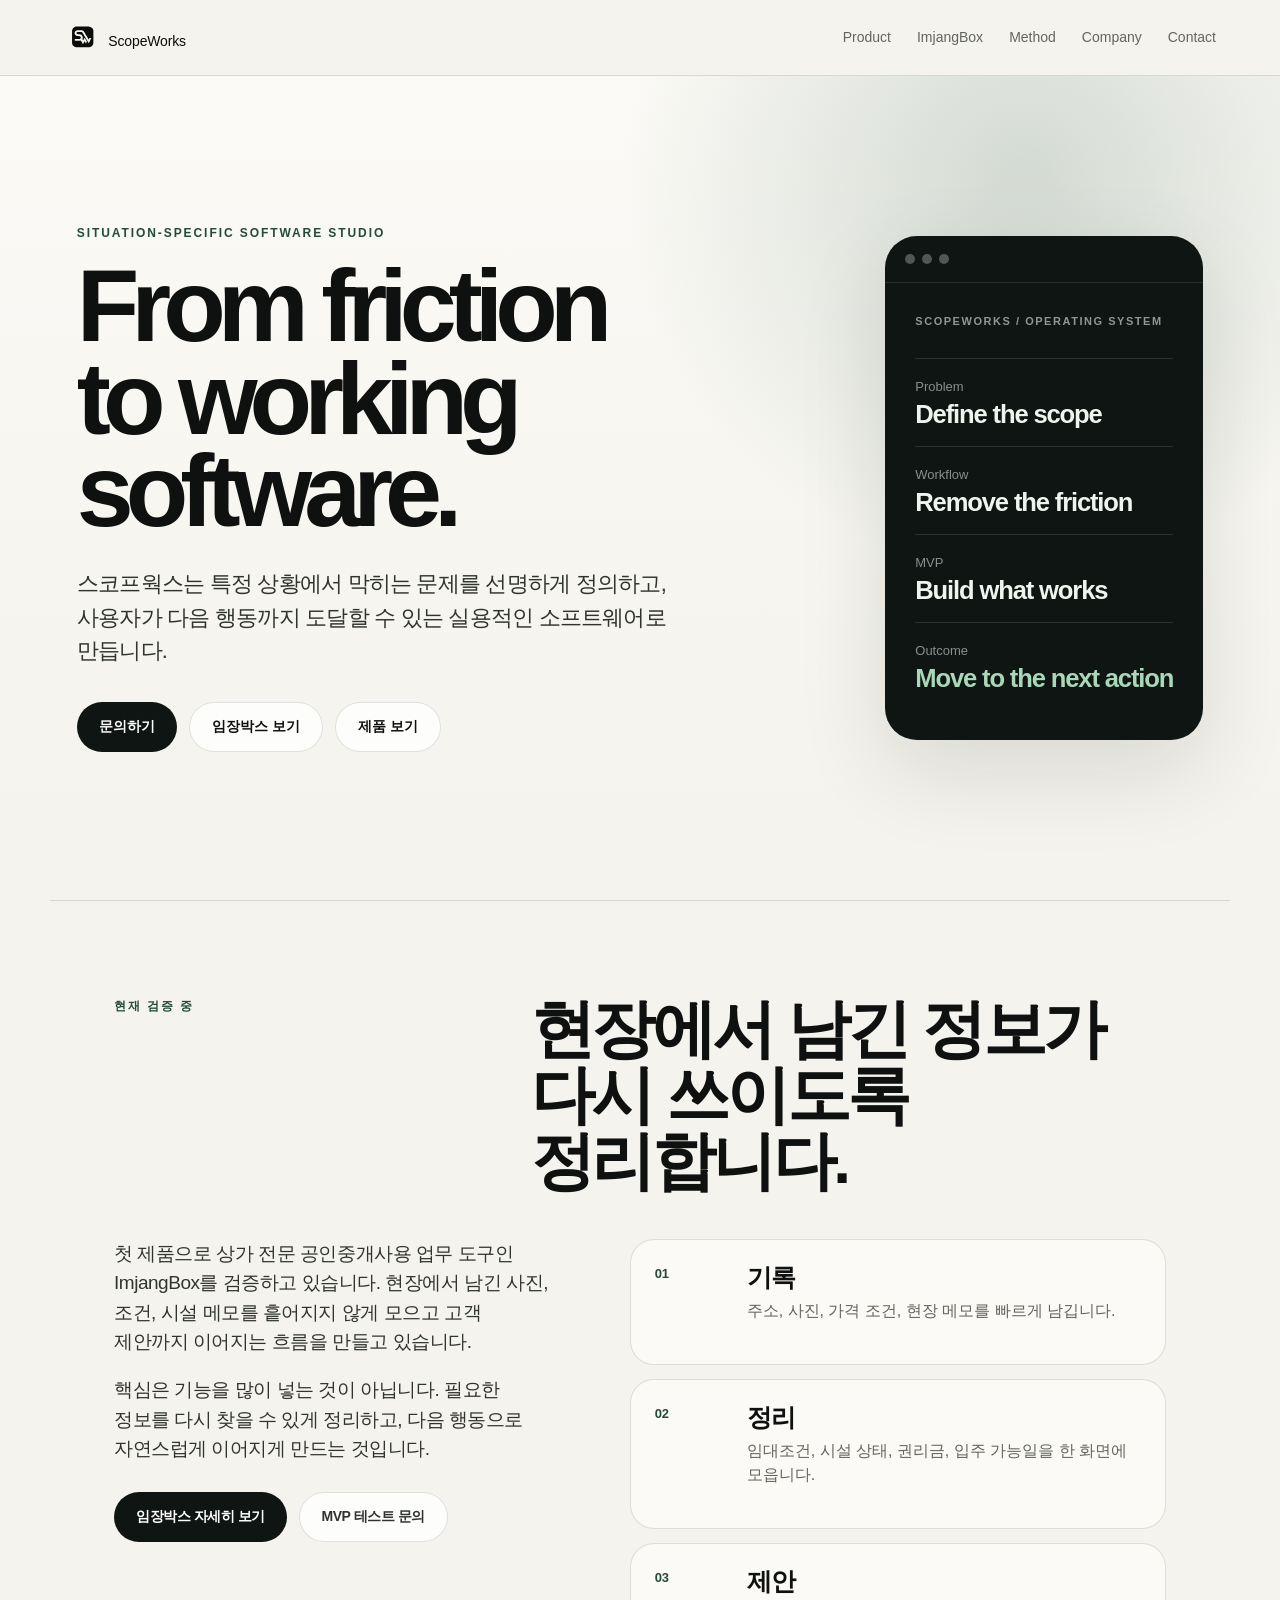
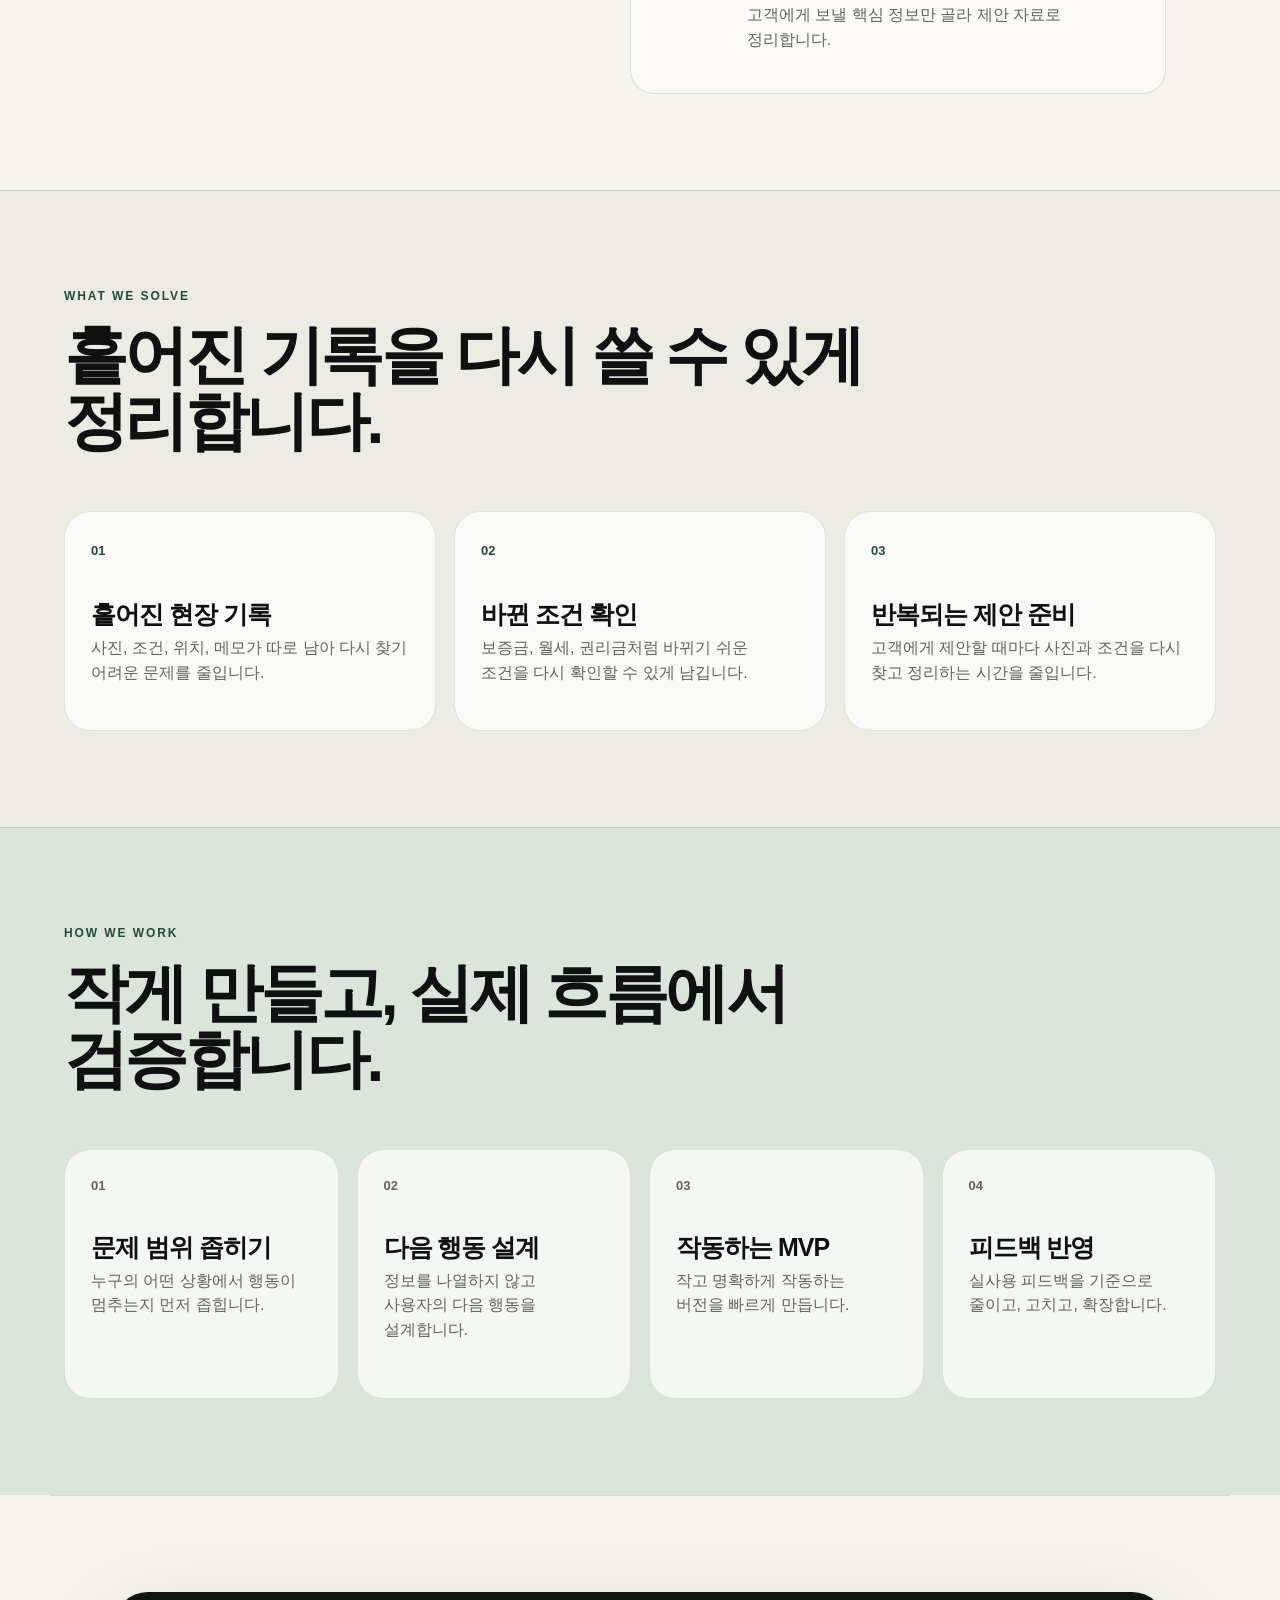
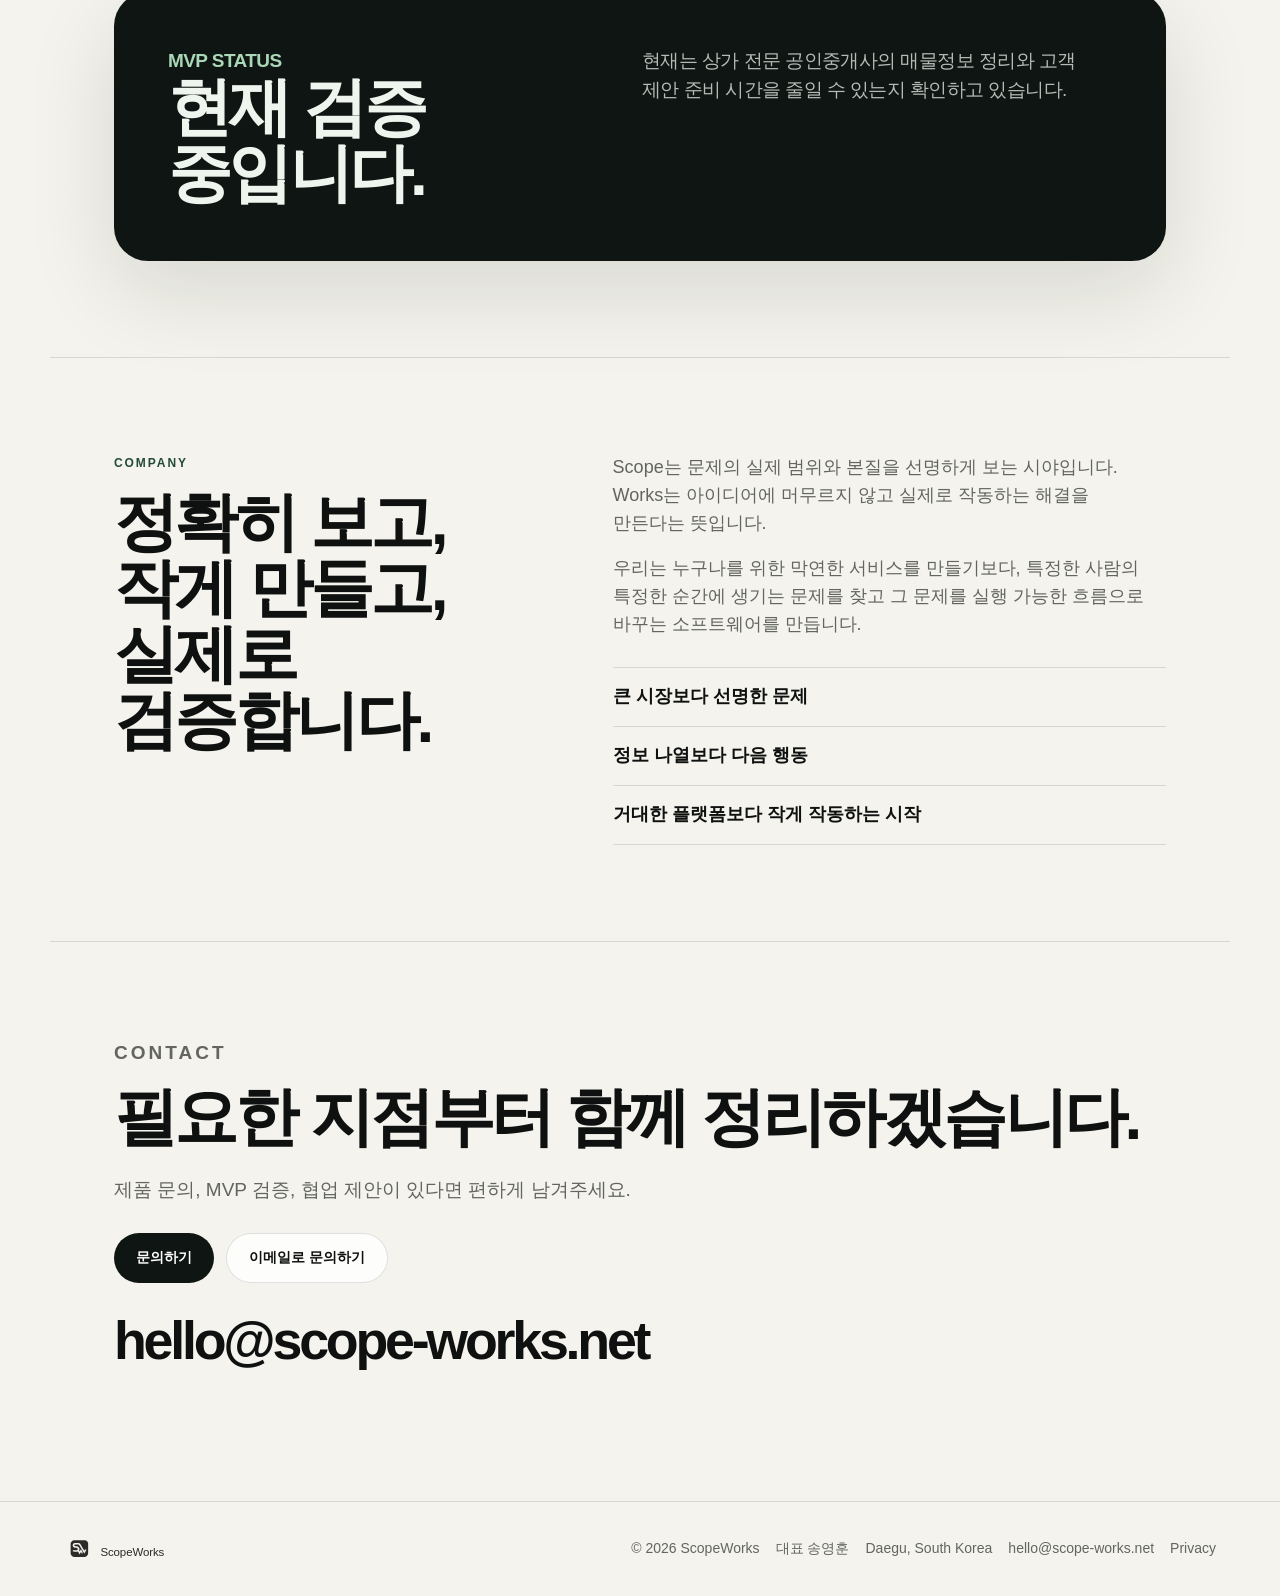
==== commit f18cca2e: "Add files via upload" ====
--- a/index.html
+++ b/index.html
@@ -30,16 +30,16 @@
   <meta name="twitter:description" content="특정 상황의 문제를 작게 정의하고, 실제로 작동하는 소프트웨어로 만듭니다." />
   <meta name="twitter:image" content="https://scope-works.net/og-image.png" />
 
-  <link rel="stylesheet" href="/style-v3.css?v=20260609a" />
+  <link rel="stylesheet" href="/style-v3.css?v=20260609b" />
 </head>
 <body>
   <header class="site-header">
     <a class="wordmark" href="#top" aria-label="ScopeWorks home"><img src="/logo.svg" alt="ScopeWorks" /></a>
     <nav class="nav" aria-label="Primary navigation">
-      <a href="#product">Product</a>
+      <a class="optional" href="#product">Product</a>
       <a href="/imjangbox/">ImjangBox</a>
-      <a href="#method">Method</a>
-      <a href="#company">Company</a>
+      <a class="optional" href="#method">Method</a>
+      <a class="optional" href="#company">Company</a>
       <a href="#contact">Contact</a>
     </nav>
   </header>
@@ -77,17 +77,16 @@
     <section id="product" class="product">
       <div class="section-heading">
         <p class="eyebrow">현재 검증 중</p>
-        <h2>현장에서 남긴 매물정보를 고객 제안 자료로 정리합니다.</h2>
+        <h2>현장에서 남긴 정보가 다시 쓰이도록 정리합니다.</h2>
       </div>
       <div class="product-grid">
         <div class="product-copy">
           <p>
             첫 제품으로 상가 전문 공인중개사용 업무 도구인 ImjangBox를 검증하고 있습니다.
-            현장에서 확인한 사진, 조건, 시설 메모를 한곳에 모으고 고객에게 보낼 자료까지 빠르게 준비하는 흐름입니다.
+            현장에서 남긴 사진, 조건, 시설 메모를 흩어지지 않게 모으고 고객 제안까지 이어지는 흐름을 만들고 있습니다.
           </p>
           <p>
-            핵심은 많은 기능을 넣는 것이 아니라, 현장에서 남긴 정보를 다시 찾기 쉽게 정리하고
-            실제 영업 흐름으로 이어지게 만드는 것입니다.
+            핵심은 기능을 많이 넣는 것이 아닙니다. 필요한 정보를 다시 찾을 수 있게 정리하고, 다음 행동으로 자연스럽게 이어지게 만드는 것입니다.
           </p>
           <div class="actions product-actions">
             <a class="button primary" href="/imjangbox/">임장박스 자세히 보기</a>
@@ -106,12 +105,12 @@
       <div class="solve-inner">
         <div class="section-heading compact">
           <p class="eyebrow">What we solve</p>
-          <h2 id="solve-title">필요한 정보가 다시 찾아질 때 업무가 이어집니다.</h2>
+          <h2 id="solve-title">흩어진 기록을 다시 쓸 수 있게 정리합니다.</h2>
         </div>
         <div class="solve-grid">
-          <article><span>01</span><h3>흩어진 현장 기록</h3><p>사진, 조건, 위치, 메모가 각각 다른 곳에 남아 다시 찾기 어려운 문제를 줄입니다.</p></article>
-          <article><span>02</span><h3>바뀐 조건 확인</h3><p>보증금, 월세, 권리금, 입주 가능일처럼 바뀔 수 있는 조건을 놓치지 않게 합니다.</p></article>
-          <article><span>03</span><h3>반복되는 제안 준비</h3><p>고객에게 보낼 때마다 사진과 조건을 다시 찾고 정리하는 시간을 줄입니다.</p></article>
+          <article><span>01</span><h3>흩어진 현장 기록</h3><p>사진, 조건, 위치, 메모가 따로 남아 다시 찾기 어려운 문제를 줄입니다.</p></article>
+          <article><span>02</span><h3>바뀐 조건 확인</h3><p>보증금, 월세, 권리금처럼 바뀌기 쉬운 조건을 다시 확인할 수 있게 남깁니다.</p></article>
+          <article><span>03</span><h3>반복되는 제안 준비</h3><p>고객에게 제안할 때마다 사진과 조건을 다시 찾고 정리하는 시간을 줄입니다.</p></article>
         </div>
       </div>
     </section>
@@ -167,8 +166,8 @@
 
     <section id="contact" class="contact">
       <p class="eyebrow">Contact</p>
-      <h2>함께 확인해보겠습니다.</h2>
-      <p>파트너십, MVP 검증, 제품 문의가 있다면 연락해 주세요.</p>
+      <h2>필요한 지점부터 함께 정리하겠습니다.</h2>
+      <p>제품 문의, MVP 검증, 협업 제안이 있다면 편하게 남겨주세요.</p>
       <div class="contact-actions">
         <a class="button primary" href="https://docs.google.com/forms/d/e/1FAIpQLSdA_9wyBIyGk60wJMkXWA0QZ81RhQ4heFFH1GMJtZ8MtcViuQ/viewform?usp=sharing&amp;ouid=108030737834910059226" target="_blank" rel="noopener">문의하기</a>
         <a class="button ghost" href="mailto:hello@scope-works.net">이메일로 문의하기</a>
--- a/style-v3.css
+++ b/style-v3.css
@@ -260,7 +260,7 @@
 }
 
 
-/* v1.1 Korean readability polish */
+/* v1.2 ScopeWorks tone polish */
 .product-page .hero { min-height: 78vh; }
 .product-page .section-heading h2,
 .product-page .company-statement h2,
@@ -301,3 +301,13 @@
   .solve-grid article, .method-grid article { min-height: auto; }
   .email { font-size: clamp(26px, 8.5vw, 36px); letter-spacing: -0.055em; }
 }
+
+
+/* v1.2 ScopeWorks tone polish */
+@media (max-width: 640px) {
+  .nav a.optional { display: none; }
+  .site-header { gap: 12px; }
+  .nav { gap: 16px; }
+  .email { font-size: clamp(24px, 7.6vw, 34px); }
+  .contact { min-height: auto; }
+}
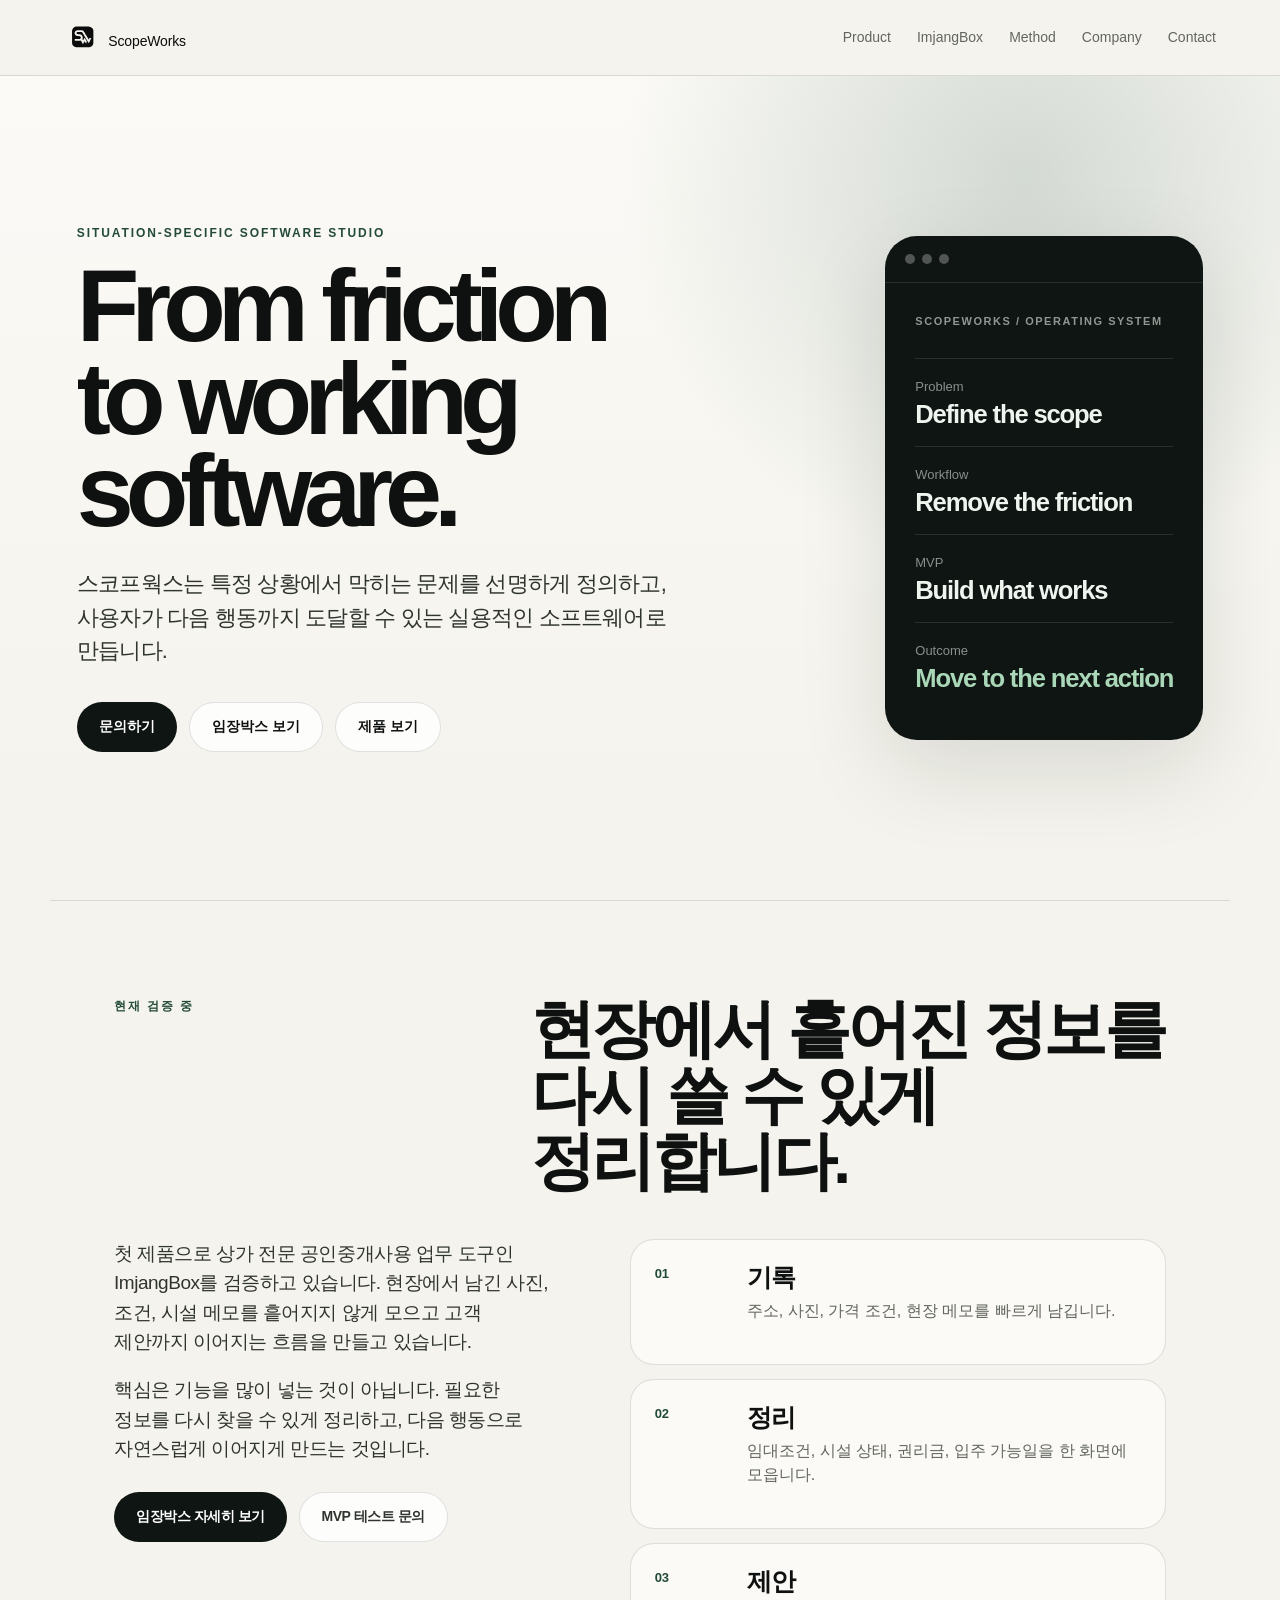
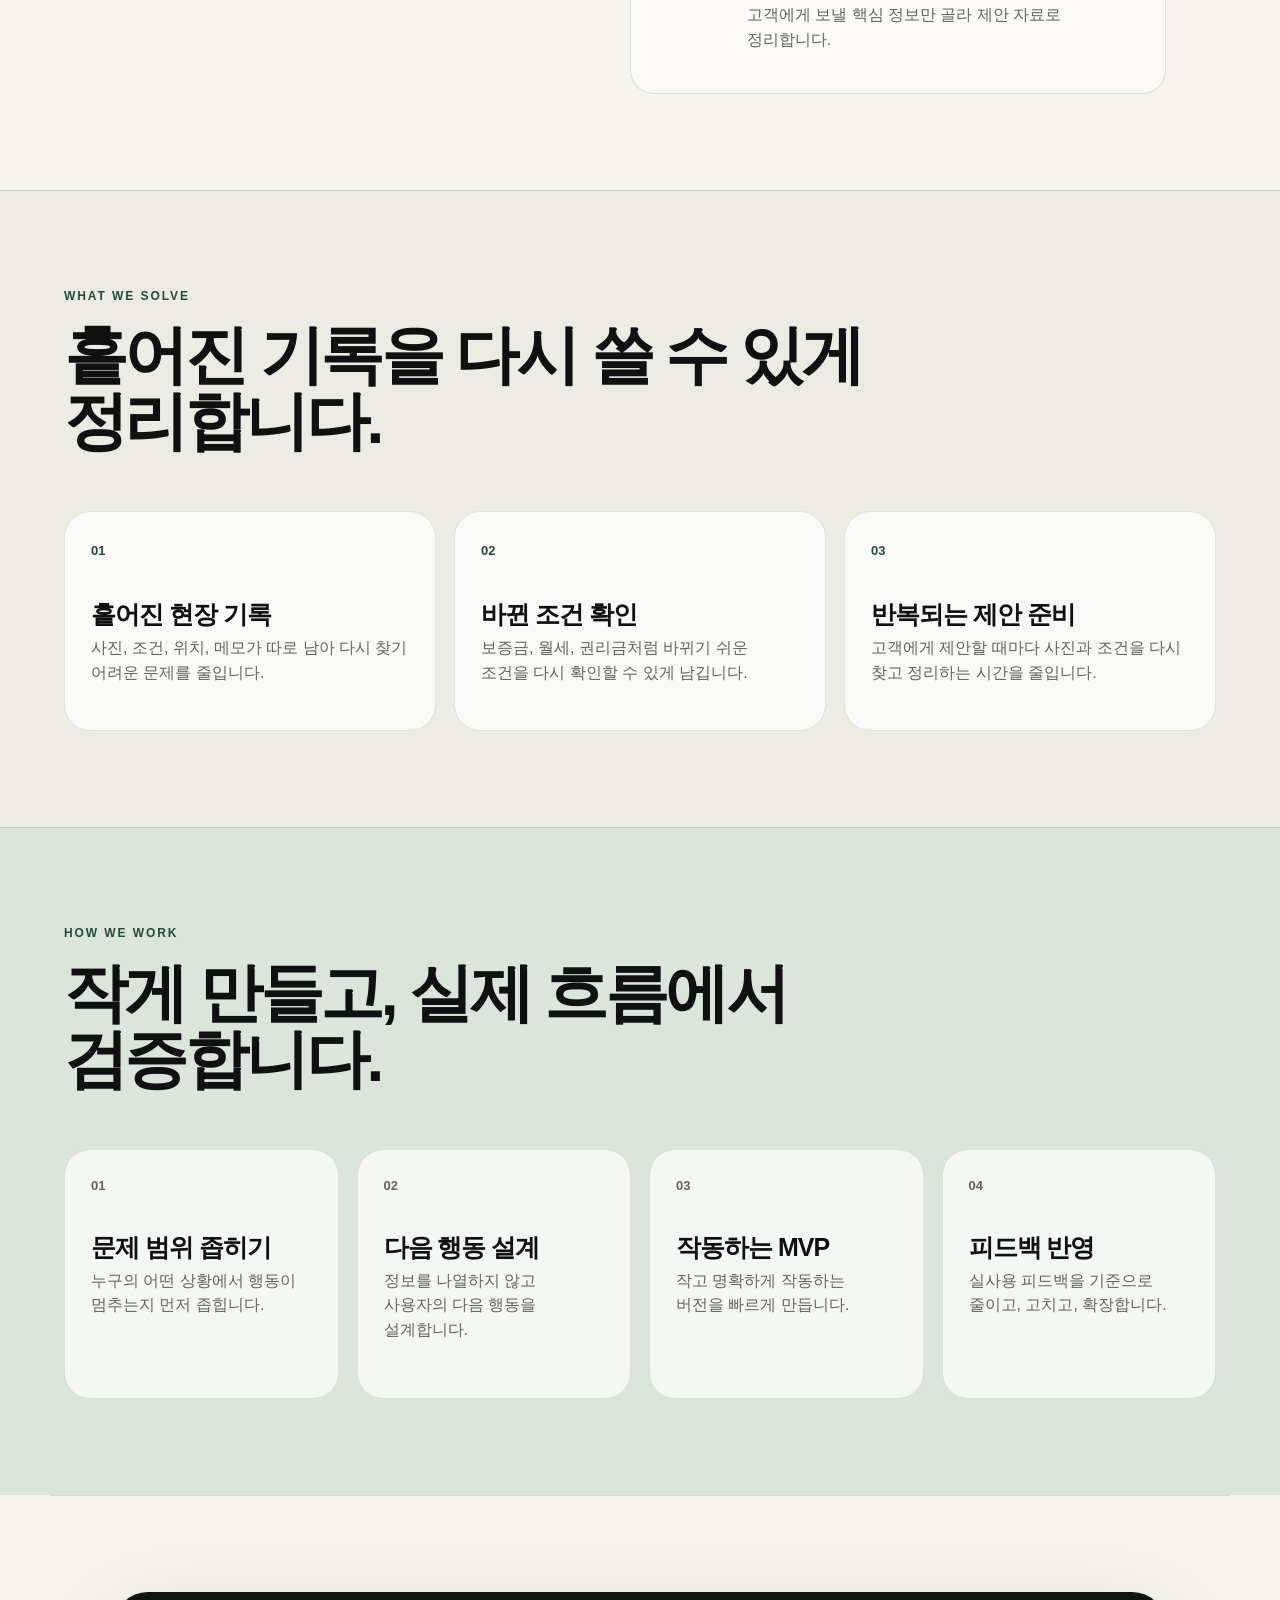
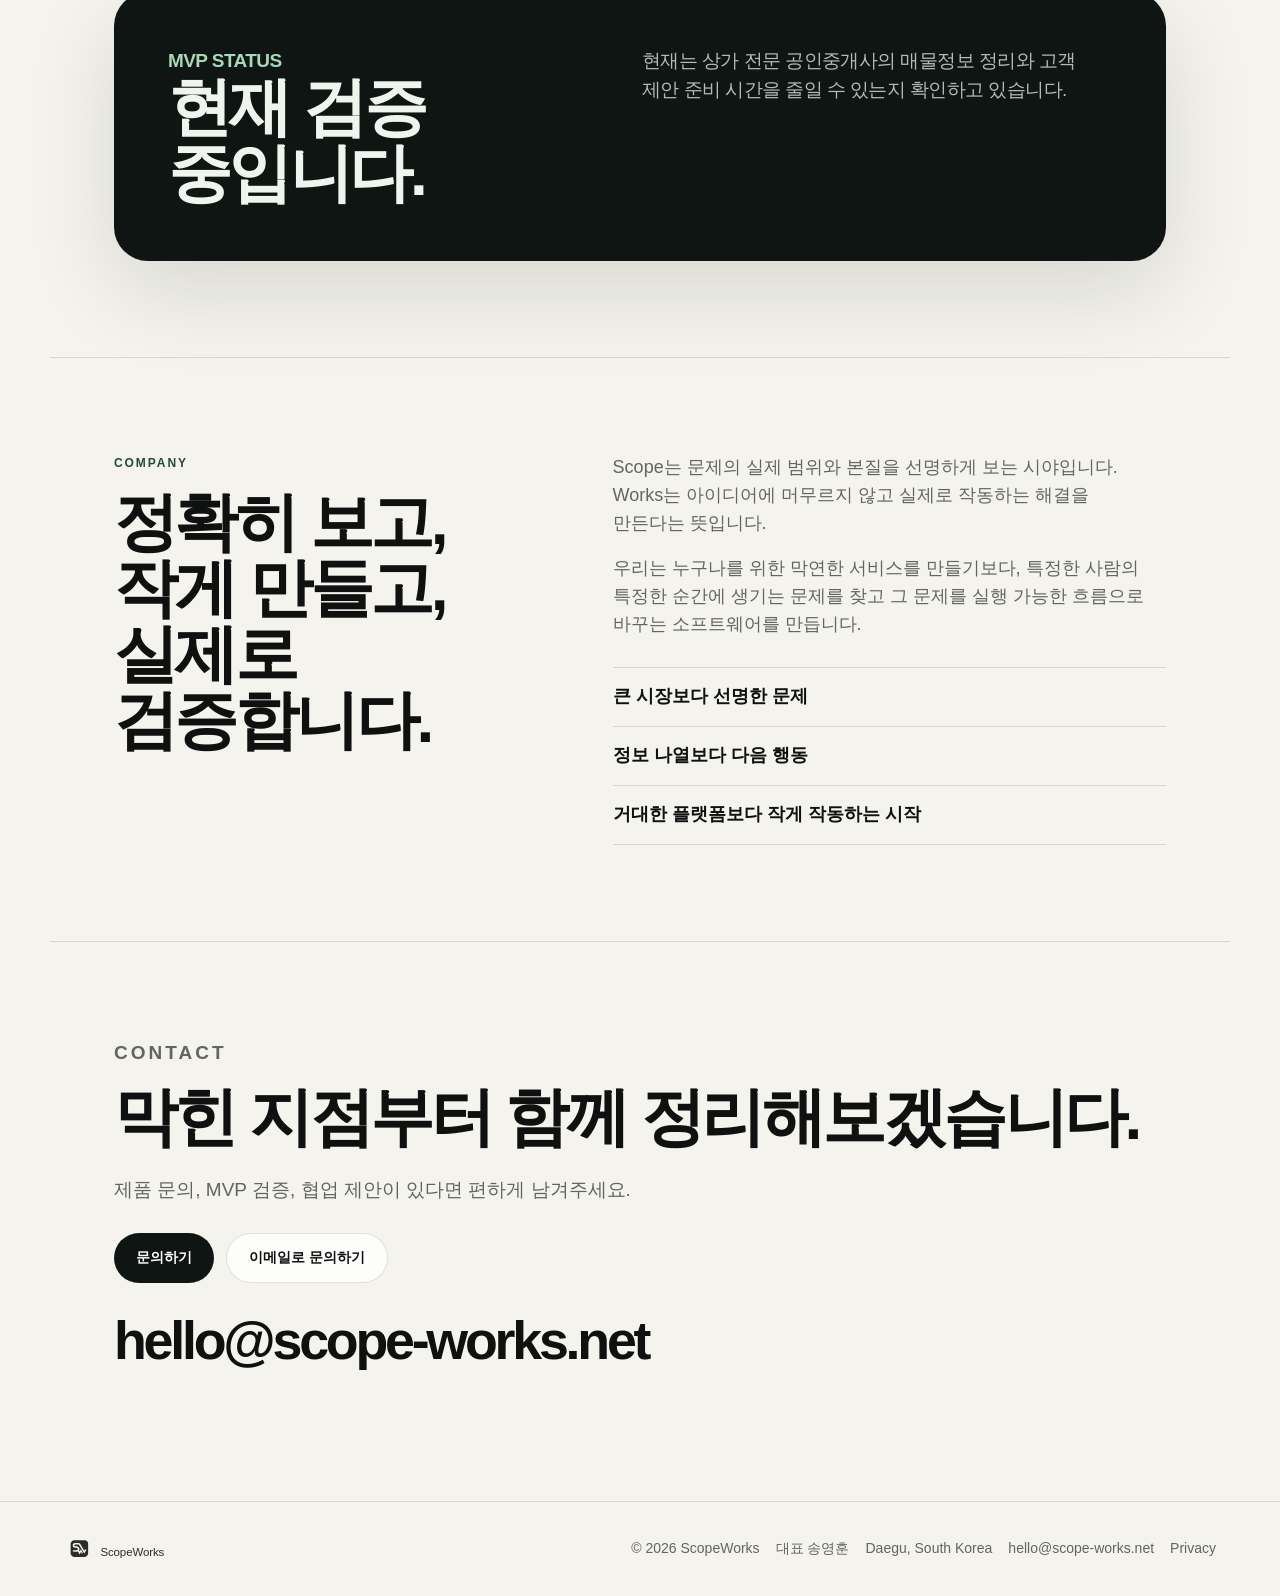
==== commit d0982030: "Add files via upload" ====
--- a/index.html
+++ b/index.html
@@ -77,7 +77,7 @@
     <section id="product" class="product">
       <div class="section-heading">
         <p class="eyebrow">현재 검증 중</p>
-        <h2>현장에서 남긴 정보가 다시 쓰이도록 정리합니다.</h2>
+        <h2>현장에서 흩어진 정보를 다시 쓸 수 있게 정리합니다.</h2>
       </div>
       <div class="product-grid">
         <div class="product-copy">
@@ -166,7 +166,7 @@
 
     <section id="contact" class="contact">
       <p class="eyebrow">Contact</p>
-      <h2>필요한 지점부터 함께 정리하겠습니다.</h2>
+      <h2>막힌 지점부터 함께 정리해보겠습니다.</h2>
       <p>제품 문의, MVP 검증, 협업 제안이 있다면 편하게 남겨주세요.</p>
       <div class="contact-actions">
         <a class="button primary" href="https://docs.google.com/forms/d/e/1FAIpQLSdA_9wyBIyGk60wJMkXWA0QZ81RhQ4heFFH1GMJtZ8MtcViuQ/viewform?usp=sharing&amp;ouid=108030737834910059226" target="_blank" rel="noopener">문의하기</a>
